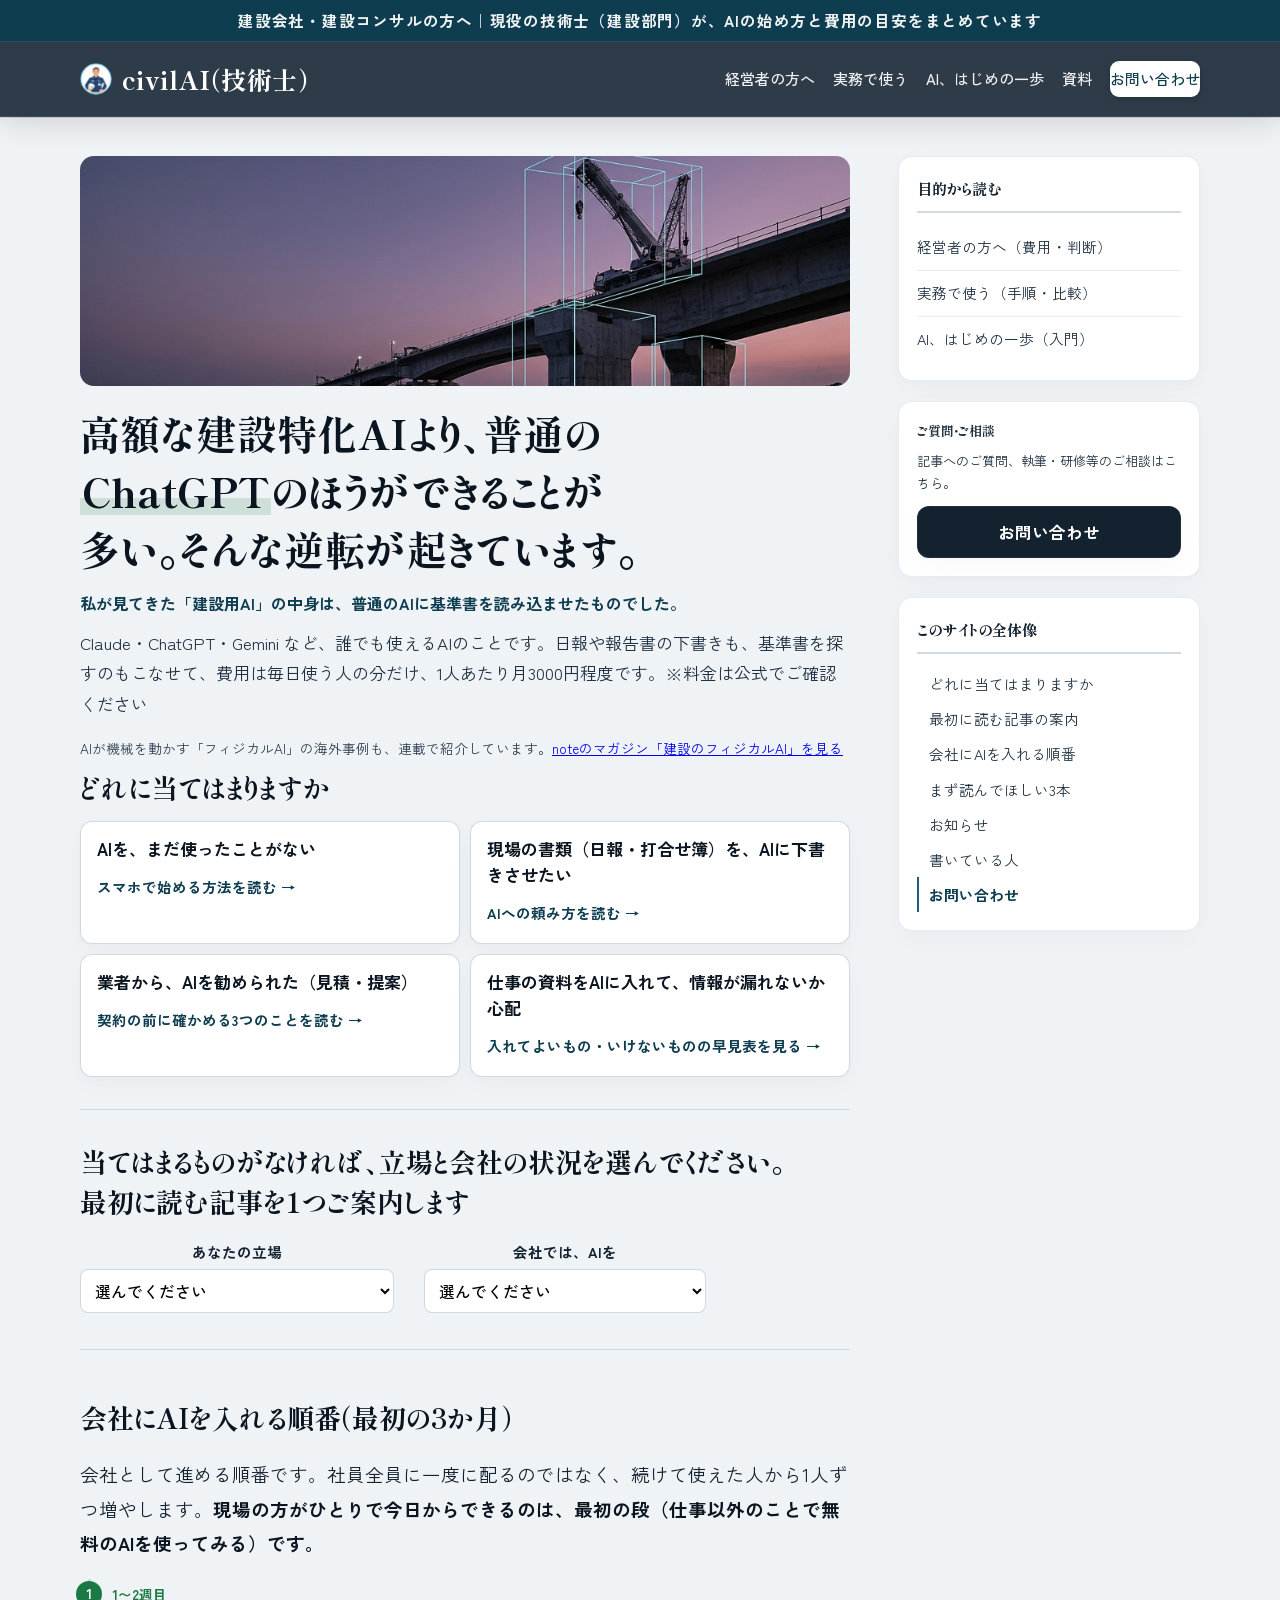
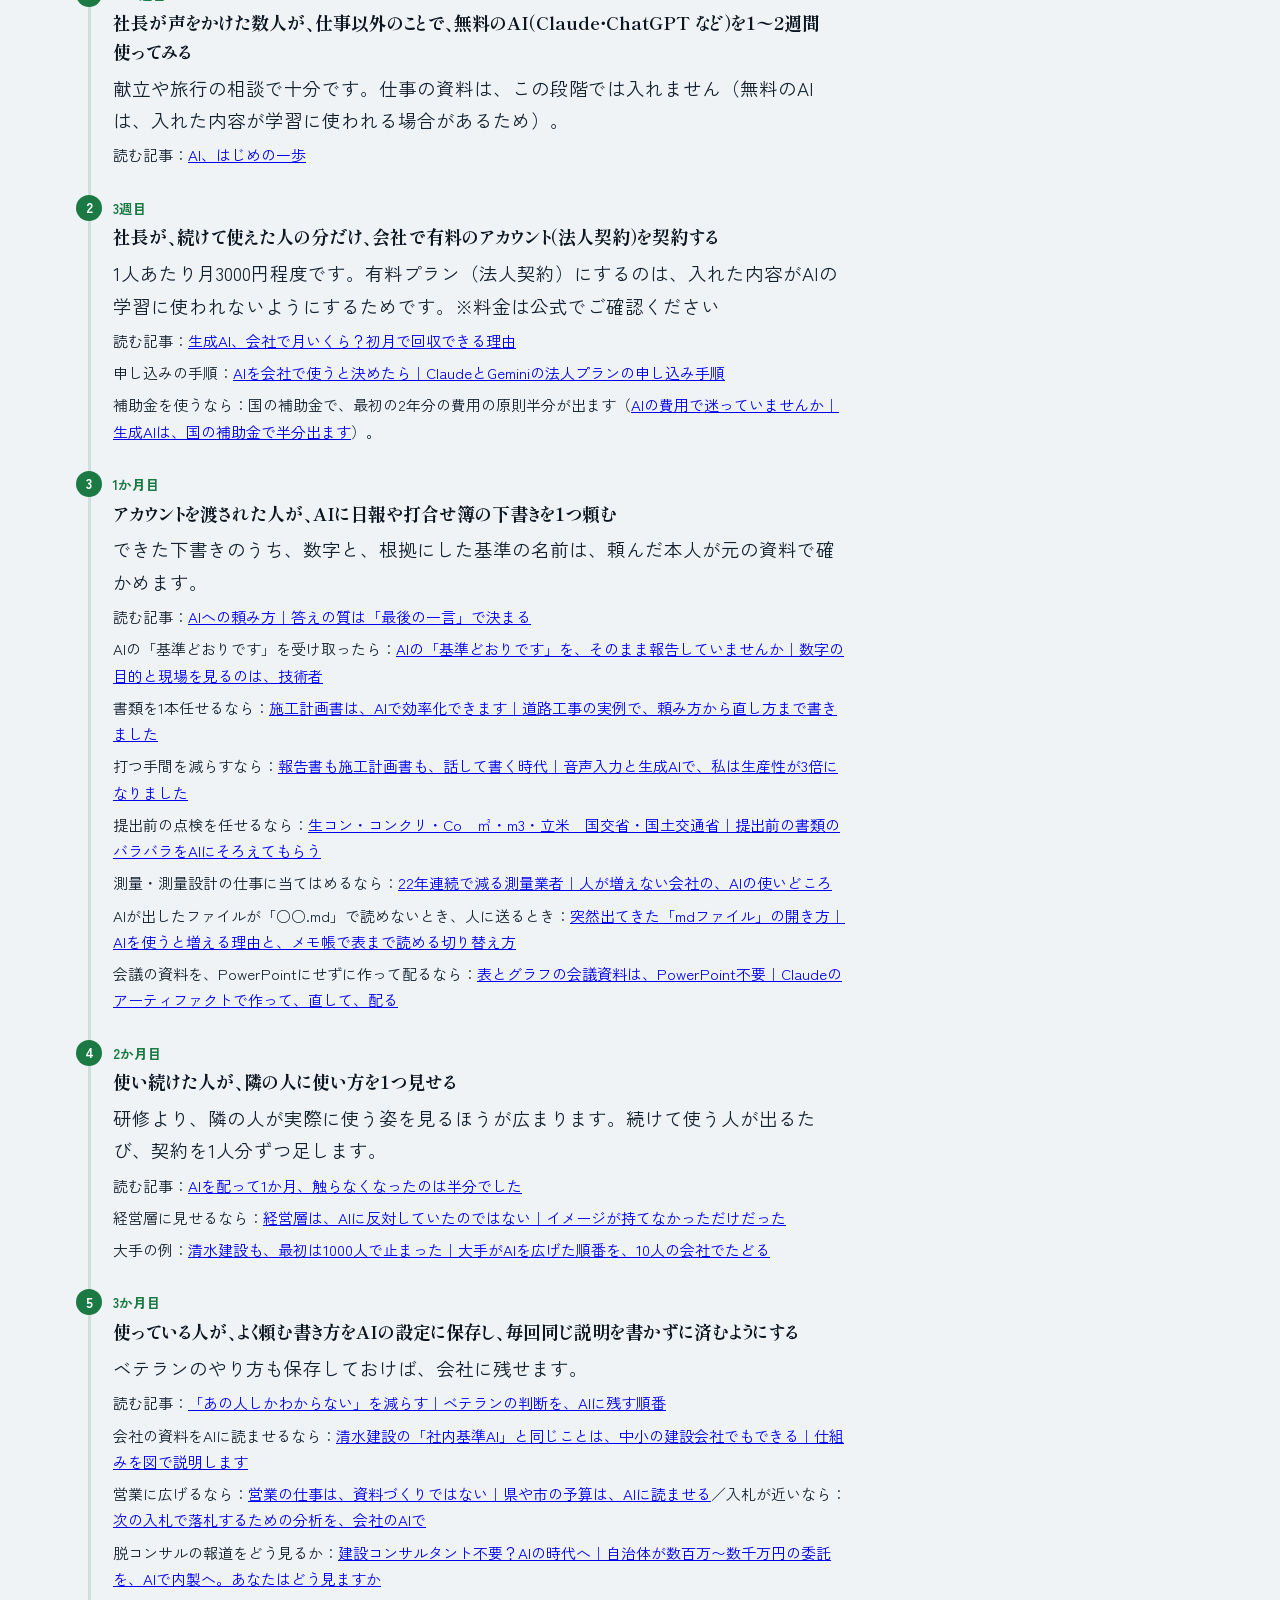
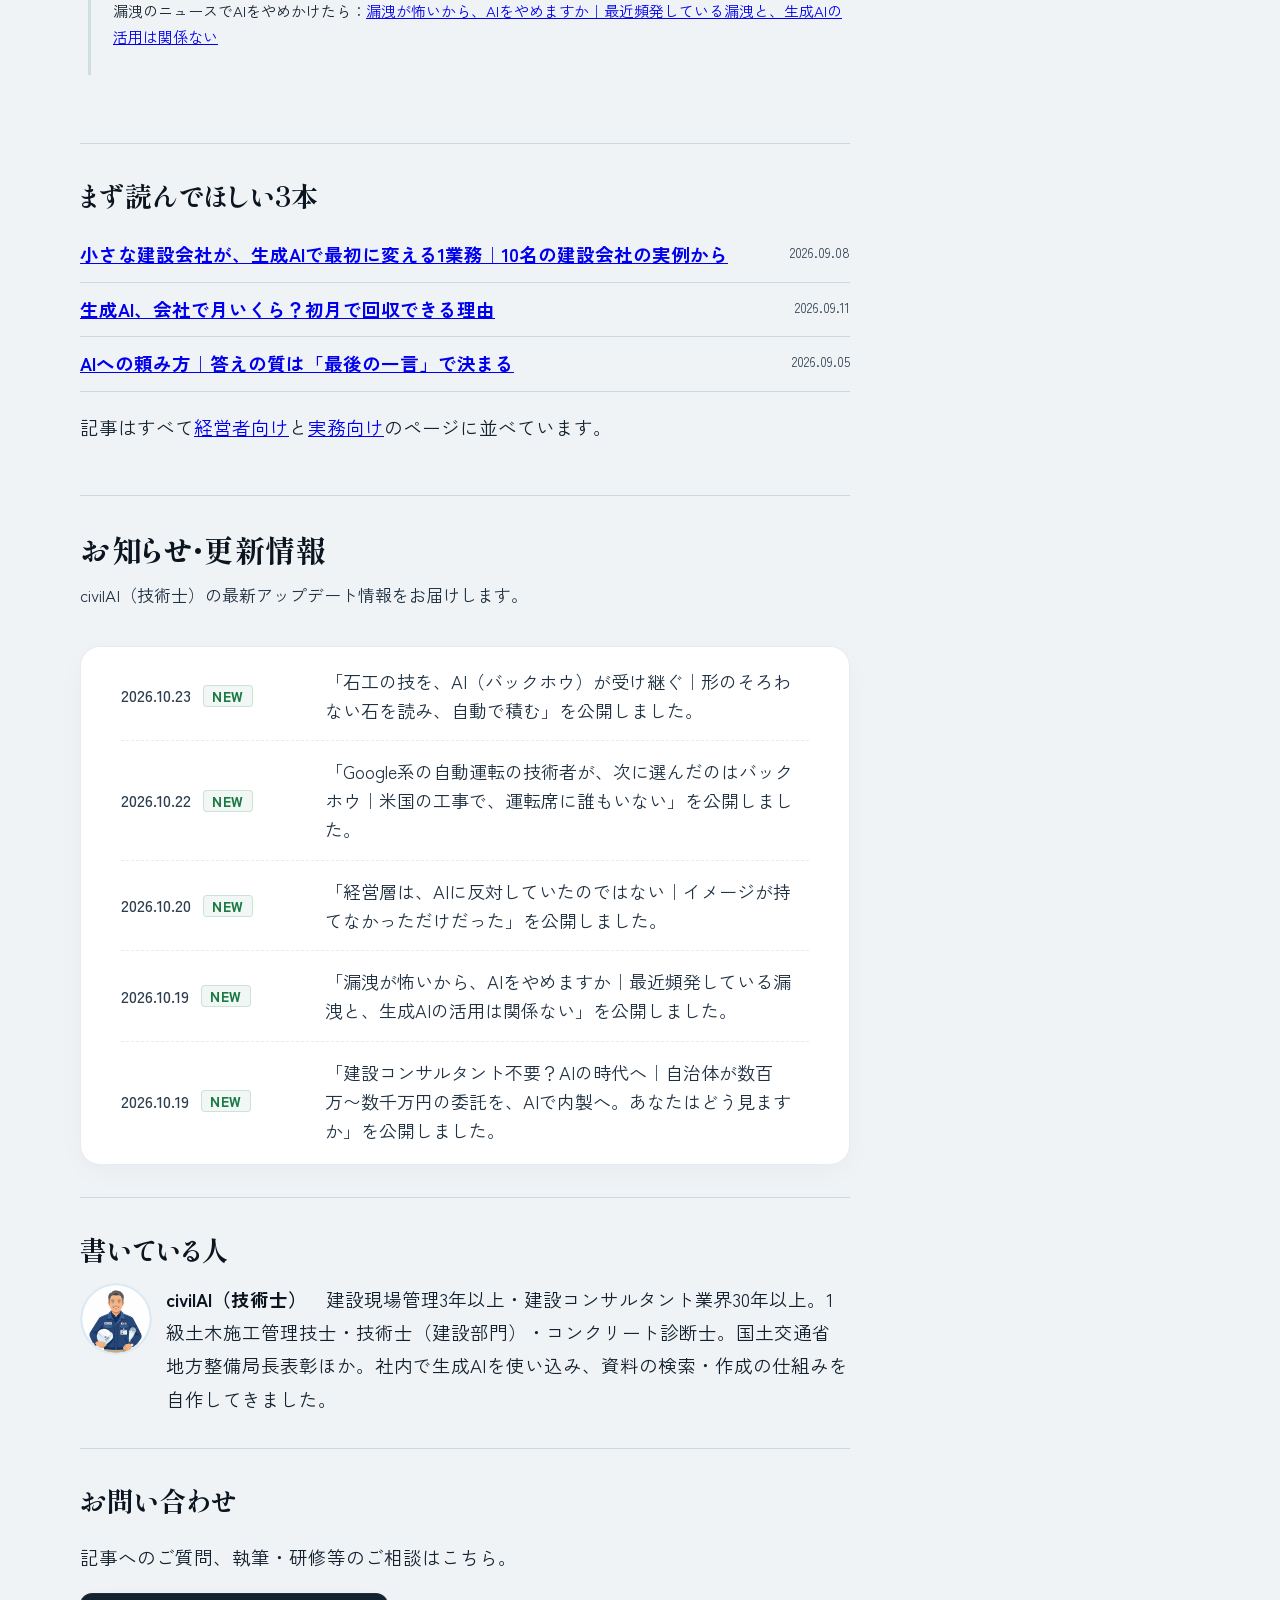
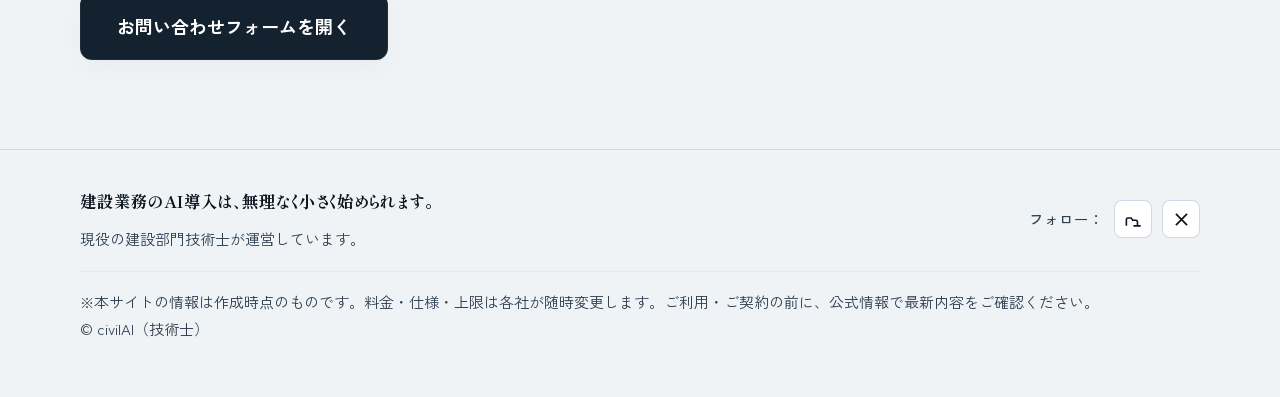
==== index.html @ 69e3ba81 "更新: 記事カード（石工の技を、AI（バックホウ）が受け継ぐ）と お知らせを追加" ====
<!DOCTYPE html>
<html lang="ja">
<head>
<meta charset="UTF-8">
<meta name="viewport" content="width=device-width, initial-scale=1.0">
<title>建設業務のAI導入は、まず月3000円程度で十分｜civilAI（技術士）</title>
<meta name="description" content="「建設特化の生成AI」「設計図書を検索できる専用AI」の導入契約をご検討の前に。現役の建設部門技術士が、月3000円程度のAIチャットで足りるかを先に確かめる導入の道筋を実務視点で整理。">
<meta property="og:title" content="建設業務のAI導入は、まず月3000円程度で十分｜civilAI（技術士）">
<meta property="og:description" content="「建設特化の生成AI」「設計図書を検索できる専用AI」の導入契約をご検討の前に。現役の建設部門技術士が、月3000円程度のAIチャットで足りるかを先に確かめる導入の道筋を実務視点で整理。">
<meta property="og:type" content="website">
<meta property="og:locale" content="ja_JP">
<meta name="twitter:card" content="summary_large_image">
<meta name="twitter:title" content="建設業務のAI導入は、まず月3000円程度で十分｜civilAI（技術士）">
<meta name="twitter:description" content="現役の建設部門技術士が、月3000円程度のAIチャットで足りるかを先に確かめる導入の道筋を実務視点で整理。">
<link rel="preconnect" href="https://fonts.googleapis.com">
<link rel="preconnect" href="https://fonts.gstatic.com" crossorigin>
<link href="https://fonts.googleapis.com/css2?family=Shippori+Mincho:wght@600;700;800&family=Zen+Kaku+Gothic+New:wght@400;500;700&display=swap" rel="stylesheet">
<link rel="stylesheet" href="css/style.css">
<!-- OGP画像・favicon・canonical・構造化データ（公開URL確定済み。変更時は tools/set_site_url.py を再実行） -->
<meta property="og:url" content="https://civil-ai-study.github.io/civilai-site/">
<meta property="og:image" content="https://civil-ai-study.github.io/civilai-site/images/og_bridge.jpg">
<meta name="twitter:image" content="https://civil-ai-study.github.io/civilai-site/images/og_bridge.jpg">
<link rel="canonical" href="https://civil-ai-study.github.io/civilai-site/">
<link rel="icon" type="image/svg+xml" href="favicon.svg">
<link rel="apple-touch-icon" href="images/avatar_engineer.png">
<script type="application/ld+json">
{
  "@context": "https://schema.org",
  "@type": "WebSite",
  "name": "civilAI（技術士）",
  "url": "https://civil-ai-study.github.io/civilai-site/",
  "inLanguage": "ja",
  "description": "建設・建設コンサルの生成AI導入を、まず月3000円程度のAIチャットで確かめる。現役の建設部門技術士が実務目線で判断材料を整理。",
  "publisher": {
    "@type": "Organization",
    "name": "civilAI（技術士）",
    "description": "建設業・建設コンサルタント向けに、生成AIの実務活用を解説する情報サイト。"
  },
  "author": {
    "@type": "Person",
    "name": "civilAI（技術士）",
    "jobTitle": "技術士（建設部門）",
    "knowsAbout": ["建設コンサルタント", "建設DX", "生成AI活用", "土木"],
    "hasCredential": [
      {"@type": "EducationalOccupationalCredential", "credentialCategory": "1級土木施工管理技士"},
      {"@type": "EducationalOccupationalCredential", "credentialCategory": "技術士（建設部門）"},
      {"@type": "EducationalOccupationalCredential", "credentialCategory": "コンクリート診断士"}
    ],
    "award": "国土交通省 地方整備局長表彰",
    "sameAs": ["https://note.com/civilai", "https://x.com/civilai_gishi"]
  }
}
</script>
</head>
<body>

<!-- ===== ナビ（3ドア構造・全ページ共通） ===== -->
<div class="top-bar"><div class="wrap"><span>建設会社・建設コンサルの方へ｜現役の技術士（建設部門）が、AIの始め方と費用の目安をまとめています</span></div></div>

<nav class="nav">
  <div class="nav-in">
    <a href="#top" class="brand">
      <img src="images/avatar_engineer.png" alt="civilAI（技術士）" width="1024" height="1024" class="brand-avatar">
      <span class="brand-name">civilAI<span class="brand-cred">（技術士）</span></span>
    </a>
    <div class="nav-links">
      <a href="keiei.html" class="hideS">経営者の方へ</a>
      <a href="genba.html" class="hideS">実務で使う</a>
      <a href="hajimete.html" class="hideS">AI、はじめの一歩</a>
      <a href="shiryo.html" class="hideS">資料</a>
      <a href="#contact" class="nav-cta">お問い合わせ</a>
      <button class="nav-toggle" type="button" aria-label="メニューを開く" aria-expanded="false" aria-controls="navMenu">
        <span class="bar"></span><span class="bar"></span><span class="bar"></span>
      </button>
    </div>
  </div>
  <div class="nav-menu" id="navMenu">
    <a href="keiei.html">経営者の方へ</a>
    <a href="genba.html">実務で使う</a>
    <a href="hajimete.html">AI、はじめの一歩</a>
    <a href="shiryo.html">資料</a>
    <a href="index.html#contact">お問い合わせ</a>
  </div>
</nav>


<div id="top"></div>

<!-- ===== 本体（標準2カラム：ページ全体＝本文左＋サイドバー右） ===== -->
<div class="sec sec--doc">
  <div class="wrap">
    <div class="doc-layout">
      <div class="doc-main">

        <!-- 見本 v2（初訪問ペルソナ3体の指摘を反映）：1画面目＝何のサイトか＋来た理由ごとの入口 -->
        <header class="m-hero">
          <img class="m-hero-band" src="images/hero_bridge.jpg" width="1920" height="720" alt="夕焼けの川に架かる橋の建設現場。橋脚とクレーンを、AIが認識しているように水色の枠で囲んだ画像" fetchpriority="high">
          <h1>高額な建設特化AIより、普通の<span class="em">ChatGPT</span>のほうができることが多い。そんな逆転が起きています。</h1>
          <p class="m-proof">私が見てきた「建設用AI」の中身は、普通のAIに基準書を読み込ませたものでした。</p>
          <p class="m-sub">Claude・ChatGPT・Gemini など、誰でも使えるAIのことです。日報や報告書の下書きも、基準書を探すのもこなせて、費用は毎日使う人の分だけ、1人あたり月3000円程度です。※料金は公式でご確認ください</p>
          <p class="m-trust">AIが機械を動かす「フィジカルAI」の海外事例も、連載で紹介しています。<a href="https://note.com/civilai/m/m72a65b813e88" target="_blank" rel="noopener">noteのマガジン「建設のフィジカルAI」を見る</a></p>
        </header>

        <section class="sec sec--compact" id="doors">
          <h2 class="m-h2">どれに当てはまりますか</h2>
          <div class="m-doors">
            <a class="m-door" href="hajimete.html"><strong>AIを、まだ使ったことがない</strong><span>スマホで始める方法を読む →</span></a>
            <a class="m-door" href="genba.html#art-tanomikata"><strong>現場の書類（日報・打合せ簿）を、AIに下書きさせたい</strong><span>AIへの頼み方を読む →</span></a>
            <a class="m-door" href="keiei.html#art-vendor-truth"><strong>業者から、AIを勧められた（見積・提案）</strong><span>契約の前に確かめる3つのことを読む →</span></a>
            <a class="m-door" href="ireteyoi.html"><strong>仕事の資料をAIに入れて、情報が漏れないか心配</strong><span>入れてよいもの・いけないものの早見表を見る →</span></a>
          </div>
        </section>

        <!-- コンパクトな2問：選ぶと読む記事が1つ出る -->
        <section class="sec sec--compact" id="start">
          <h2 class="m-h2">当てはまるものがなければ、立場と会社の状況を選んでください。最初に読む記事を1つご案内します</h2>
          <form class="m-quiz" id="mQuiz" onsubmit="return false">
            <label>あなたの立場
              <select name="who">
                <option value="">選んでください</option>
                <option value="shacho">社長・役員</option>
                <option value="bucho">工事部長・管理職</option>
                <option value="genba">現場の担当（施工管理・現場代理人）</option>
                <option value="consul">建設コンサル・設計</option>
                <option value="somu">総務・経理・事務</option>
              </select>
            </label>
            <label>会社では、AIを
              <select name="st">
                <option value="">選んでください</option>
                <option value="none">まだ誰も使っていない</option>
                <option value="some">個人で使っている人がいる</option>
                <option value="paid">会社で契約した</option>
                <option value="idle">配ったが、使われていない</option>
                <option value="unknown">分からない・まだ決まっていない</option>
              </select>
            </label>
          </form>
          <p class="m-result" id="mResult" aria-live="polite" hidden>あなたにおすすめの記事：<a id="mTitle" href="keiei.html#art-cases"></a></p>
        </section>

        <!-- 導入の順番：各段に主語と目的語 -->
        <section class="sec" id="junban">
          <h2 class="m-h2">会社にAIを入れる順番（最初の3か月）</h2>
          <p>会社として進める順番です。社員全員に一度に配るのではなく、続けて使えた人から1人ずつ増やします。<strong>現場の方がひとりで今日からできるのは、最初の段（仕事以外のことで無料のAIを使ってみる）です。</strong></p>
          <ol class="m-steps">
            <li>
              <p class="m-day">1〜2週目</p>
              <h3>社長が声をかけた数人が、仕事以外のことで、無料のAI（Claude・ChatGPT など）を1〜2週間使ってみる</h3>
              <p>献立や旅行の相談で十分です。仕事の資料は、この段階では入れません（無料のAIは、入れた内容が学習に使われる場合があるため）。</p>
              <p class="m-links">読む記事：<a href="hajimete.html">AI、はじめの一歩</a></p>
            </li>
            <li>
              <p class="m-day">3週目</p>
              <h3>社長が、続けて使えた人の分だけ、会社で有料のアカウント（法人契約）を契約する</h3>
              <p>1人あたり月3000円程度です。有料プラン（法人契約）にするのは、入れた内容がAIの学習に使われないようにするためです。※料金は公式でご確認ください</p>
              <p class="m-links">読む記事：<a href="keiei.html#art-cost">生成AI、会社で月いくら？初月で回収できる理由</a></p>
              <p class="m-links">申し込みの手順：<a href="keiei.html#art-sign-up">AIを会社で使うと決めたら｜ClaudeとGeminiの法人プランの申し込み手順</a></p>
              <p class="m-links">補助金を使うなら：国の補助金で、最初の2年分の費用の原則半分が出ます（<a href="keiei.html#art-ai-subsidy">AIの費用で迷っていませんか｜生成AIは、国の補助金で半分出ます</a>）。</p>
            </li>
            <li>
              <p class="m-day">1か月目</p>
              <h3>アカウントを渡された人が、AIに日報や打合せ簿の下書きを1つ頼む</h3>
              <p>できた下書きのうち、数字と、根拠にした基準の名前は、頼んだ本人が元の資料で確かめます。</p>
              <p class="m-links">読む記事：<a href="genba.html#art-tanomikata">AIへの頼み方｜答えの質は「最後の一言」で決まる</a></p>
              <p class="m-links">AIの「基準どおりです」を受け取ったら：<a href="genba.html#art-ai-vs-engineer">AIの「基準どおりです」を、そのまま報告していませんか｜数字の目的と現場を見るのは、技術者</a></p>
              <p class="m-links">書類を1本任せるなら：<a href="genba.html#art-sekokeikaku">施工計画書は、AIで効率化できます｜道路工事の実例で、頼み方から直し方まで書きました</a></p>
              <p class="m-links">打つ手間を減らすなら：<a href="genba.html#art-voice-input">報告書も施工計画書も、話して書く時代｜音声入力と生成AIで、私は生産性が3倍になりました</a></p>
              <p class="m-links">提出前の点検を任せるなら：<a href="genba.html#art-proofread">生コン・コンクリ・Co　㎥・m3・立米　国交省・国土交通省｜提出前の書類のバラバラをAIにそろえてもらう</a></p>
              <p class="m-links">測量・測量設計の仕事に当てはめるなら：<a href="genba.html#art-survey">22年連続で減る測量業者｜人が増えない会社の、AIの使いどころ</a></p>
              <p class="m-links">AIが出したファイルが「○○.md」で読めないとき、人に送るとき：<a href="genba.html#art-md-file">突然出てきた「mdファイル」の開き方｜AIを使うと増える理由と、メモ帳で表まで読める切り替え方</a></p>
              <p class="m-links">会議の資料を、PowerPointにせずに作って配るなら：<a href="genba.html#art-html-share">表とグラフの会議資料は、PowerPoint不要｜Claudeのアーティファクトで作って、直して、配る</a></p>
            </li>
            <li>
              <p class="m-day">2か月目</p>
              <h3>使い続けた人が、隣の人に使い方を1つ見せる</h3>
              <p>研修より、隣の人が実際に使う姿を見るほうが広まります。続けて使う人が出るたび、契約を1人分ずつ足します。</p>
              <p class="m-links">読む記事：<a href="keiei.html#art-adoption">AIを配って1か月、触らなくなったのは半分でした</a></p>
              <p class="m-links">経営層に見せるなら：<a href="keiei.html#art-exec-demo">経営層は、AIに反対していたのではない｜イメージが持てなかっただけだった</a></p>
              <p class="m-links">大手の例：<a href="keiei.html#art-shimizu">清水建設も、最初は1000人で止まった｜大手がAIを広げた順番を、10人の会社でたどる</a></p>
            </li>
            <li>
              <p class="m-day">3か月目</p>
              <h3>使っている人が、よく頼む書き方をAIの設定に保存し、毎回同じ説明を書かずに済むようにする</h3>
              <p>ベテランのやり方も保存しておけば、会社に残せます。</p>
              <p class="m-links">読む記事：<a href="keiei.html#art-succession">「あの人しかわからない」を減らす｜ベテランの判断を、AIに残す順番</a></p>
              <p class="m-links">会社の資料をAIに読ませるなら：<a href="keiei.html#art-shimizu-rag">清水建設の「社内基準AI」と同じことは、中小の建設会社でもできる｜仕組みを図で説明します</a></p>
              <p class="m-links">営業に広げるなら：<a href="keiei.html#art-estimate-review">営業の仕事は、資料づくりではない｜県や市の予算は、AIに読ませる</a>／入札が近いなら：<a href="keiei.html#art-bid-results">次の入札で落札するための分析を、会社のAIで</a></p>
              <p class="m-links">脱コンサルの報道をどう見るか：<a href="keiei.html#art-kawachinagano">建設コンサルタント不要？AIの時代へ｜自治体が数百万〜数千万円の委託を、AIで内製へ。あなたはどう見ますか</a></p>
              <p class="m-links">漏洩のニュースでAIをやめかけたら：<a href="keiei.html#art-leak-ai-defense">漏洩が怖いから、AIをやめますか｜最近頻発している漏洩と、生成AIの活用は関係ない</a></p>
            </li>
          </ol>
        </section>

        <section class="sec sec--compact" id="hooks">
          <h2 class="m-h2">まず読んでほしい3本</h2>
          <ul class="m-top3">
            <li><a href="keiei.html#art-cases">小さな建設会社が、生成AIで最初に変える1業務｜10名の建設会社の実例から</a><time datetime="2026-09-08">2026.09.08</time></li>
            <li><a href="keiei.html#art-cost">生成AI、会社で月いくら？初月で回収できる理由</a><time datetime="2026-09-11">2026.09.11</time></li>
            <li><a href="genba.html#art-tanomikata">AIへの頼み方｜答えの質は「最後の一言」で決まる</a><time datetime="2026-09-05">2026.09.05</time></li>
          </ul>
          <p>記事はすべて<a href="keiei.html#articles">経営者向け</a>と<a href="genba.html#articles">実務向け</a>のページに並べています。</p>
        </section>

        <!-- ===== お知らせ・更新情報 ===== -->
        <section class="sec sec--compact" id="news">
          <div class="sec-head">
            <div>
              <h2>お知らせ・更新情報</h2>
              <p>civilAI（技術士）の最新アップデート情報をお届けします。</p>
            </div>
          </div>
          <div class="news-list">
            <div class="news-item">
              <div class="news-link">
                <div class="news-meta">
                  <time class="news-date" datetime="2026-10-23">2026.10.23</time>
                  <span class="info-badge badge-new">NEW</span>
                </div>
                <p class="news-text">「石工の技を、AI（バックホウ）が受け継ぐ｜形のそろわない石を読み、自動で積む」を公開しました。</p>
              </div>
            </div>
            <div class="news-item">
              <div class="news-link">
                <div class="news-meta">
                  <time class="news-date" datetime="2026-10-22">2026.10.22</time>
                  <span class="info-badge badge-new">NEW</span>
                </div>
                <p class="news-text">「Google系の自動運転の技術者が、次に選んだのはバックホウ｜米国の工事で、運転席に誰もいない」を公開しました。</p>
              </div>
            </div>
            <div class="news-item">
              <div class="news-link">
                <div class="news-meta">
                  <time class="news-date" datetime="2026-10-20">2026.10.20</time>
                  <span class="info-badge badge-new">NEW</span>
                </div>
                <p class="news-text">「経営層は、AIに反対していたのではない｜イメージが持てなかっただけだった」を公開しました。</p>
              </div>
            </div>
            <div class="news-item">
              <div class="news-link">
                <div class="news-meta">
                  <time class="news-date" datetime="2026-10-19">2026.10.19</time>
                  <span class="info-badge badge-new">NEW</span>
                </div>
                <p class="news-text">「漏洩が怖いから、AIをやめますか｜最近頻発している漏洩と、生成AIの活用は関係ない」を公開しました。</p>
              </div>
            </div>
            <div class="news-item">
              <div class="news-link">
                <div class="news-meta">
                  <time class="news-date" datetime="2026-10-19">2026.10.19</time>
                  <span class="info-badge badge-new">NEW</span>
                </div>
                <p class="news-text">「建設コンサルタント不要？AIの時代へ｜自治体が数百万〜数千万円の委託を、AIで内製へ。あなたはどう見ますか」を公開しました。</p>
              </div>
            </div>
          </div>
        </section>

        <section class="sec sec--compact" id="about">
          <h2 class="m-h2">書いている人</h2>
          <div class="m-about">
            <img src="images/avatar_engineer.png" alt="civilAI（技術士）の顔イラスト" width="72" height="72" loading="lazy">
            <p><strong>civilAI（技術士）</strong>　建設現場管理3年以上・建設コンサルタント業界30年以上。1級土木施工管理技士・技術士（建設部門）・コンクリート診断士。国土交通省 地方整備局長表彰ほか。社内で生成AIを使い込み、資料の検索・作成の仕組みを自作してきました。</p>
          </div>
        </section>

        <section class="sec sec--compact" id="contact">
          <h2 class="m-h2">お問い合わせ</h2>
          <p>記事へのご質問、執筆・研修等のご相談はこちら。</p>
          <a href="https://docs.google.com/forms/d/e/1FAIpQLSeiASb0xn89PZ8r3Cvltuc8_VECnFcrCblLyhX83PGHPjjLjA/viewform?usp=publish-editor" target="_blank" rel="noopener" class="btn btn-primary">お問い合わせフォームを開く</a>
        </section>


      </div><!-- /.doc-main -->

      <!-- ===== サイドバー（右・末尾の目次だけがstickyで追従＝定番） ===== -->
      <aside class="sidebar" aria-label="補助情報">
        <div class="side-card side-nav">
          <p class="side-title">目的から読む</p>
          <ul>
            <li><a href="keiei.html">経営者の方へ（費用・判断）</a></li>
            <li><a href="genba.html">実務で使う（手順・比較）</a></li>
            <li><a href="hajimete.html">AI、はじめの一歩（入門）</a></li>
          </ul>
        </div>
        <div class="side-card side-cta">
          <p class="side-title">ご質問・ご相談</p>
          <p>記事へのご質問、執筆・研修等のご相談はこちら。</p>
          <a href="#contact" class="btn btn-primary btn-sm">お問い合わせ</a>
        </div>
        <div class="side-card side-toc">
          <p class="side-title">このサイトの全体像</p>
          <ul>
            <li><a href="#doors" class="toc-link">どれに当てはまりますか</a></li>
            <li><a href="#start" class="toc-link">最初に読む記事の案内</a></li>
            <li><a href="#junban" class="toc-link">会社にAIを入れる順番</a></li>
            <li><a href="#hooks" class="toc-link">まず読んでほしい3本</a></li>
            <li><a href="#news" class="toc-link">お知らせ</a></li>
            <li><a href="#about" class="toc-link">書いている人</a></li>
            <li><a href="#contact" class="toc-link">お問い合わせ</a></li>
          </ul>
        </div>
      </aside>

    </div><!-- /.doc-layout -->
  </div>
</div>

<!-- ===== フッター（SNSはフッターに集約＝標準配置） ===== -->
<footer class="foot">
  <div class="wrap">
    <div class="foot-top">
      <div class="foot-brand">
        <span class="pledge">建設業務のAI導入は、無理なく小さく始められます。</span>
        現役の建設部門技術士が運営しています。
      </div>
      <div class="foot-social" aria-label="SNS">
        <span class="foot-social-label">フォロー：</span>
        <a class="foot-social-link" href="https://note.com/civilai" target="_blank" rel="noopener" title="note" aria-label="noteをフォロー">
          <svg viewBox="0 0 24 24" fill="none" stroke="currentColor" stroke-width="2" aria-hidden="true" focusable="false">
            <path d="M12 20h9M3 20v-8a2 2 0 0 1 2-2h4l2 3h4a2 2 0 0 1 2 2v5"/>
          </svg>
        </a>
        <a class="foot-social-link" href="https://x.com/civilai_gishi" target="_blank" rel="noopener" title="X" aria-label="Xをフォロー">
          <svg viewBox="0 0 24 24" fill="none" stroke="currentColor" stroke-width="2.2" aria-hidden="true" focusable="false">
            <line x1="5" y1="5" x2="19" y2="19"/>
            <line x1="19" y1="5" x2="5" y2="19"/>
          </svg>
        </a>
      </div>
    </div>
    <div class="foot-bottom">
      ※本サイトの情報は作成時点のものです。料金・仕様・上限は各社が随時変更します。ご利用・ご契約の前に、公式情報で最新内容をご確認ください。<br>
      © civilAI（技術士）
    </div>
  </div>
</footer>

<script>
(function(){
  var A={cases:['keiei.html#art-cases','小さな建設会社が、生成AIで最初に変える1業務｜10名の建設会社の実例から'],
    first:['hajimete.html','AI、はじめの一歩（スマホで始める方法）'],
    somu:['keiei.html#art-rules','「この施工計画書、AIに入れて大丈夫？」｜会社が契約したAIなら、そのまま入ります'],
    mlit:['keiei.html#art-mlit','受託業務で生成AIを使っていい？国交省の方針と発注者との関係'],
    cost:['keiei.html#art-cost','生成AI、会社で月いくら？初月で回収できる理由'],
    rules:['keiei.html#art-rules','「この施工計画書、AIに入れて大丈夫？」｜会社が契約したAIなら、そのまま入ります'],
    adoption:['keiei.html#art-adoption','AIを配って1か月、触らなくなったのは半分でした'],
    tanomi:['genba.html#art-tanomikata','AIへの頼み方｜答えの質は「最後の一言」で決まる'],
    minutes:['genba.html#art-minutes','打合せメモが5分で議事録に｜AIに任せる手順と、人が直す3点'],
    tashika:['genba.html#art-tashikamekata','AIの答えは、どこまで信じていいか｜確かめる3か所']};
  var T={none:{shacho:'cases',bucho:'cases',genba:'tanomi',consul:'mlit'},
    some:{shacho:'cost',bucho:'rules',genba:'rules',consul:'rules'},
    paid:{shacho:'adoption',bucho:'tashika',genba:'minutes',consul:'tashika'},
    idle:{shacho:'adoption',bucho:'adoption',genba:'tanomi',consul:'adoption'},
    unknown:{shacho:'cases',bucho:'rules',genba:'first',consul:'rules'}};
  var f=document.getElementById('mQuiz'),t=document.getElementById('mTitle');
  function up(){var w=f.who.value,st=f.st.value,box=document.getElementById('mResult');if(!w||!st){box.hidden=true;return;}var r=A[w==='somu'?(st==='none'||st==='some'?'cost':'somu'):T[st][w]];t.href=r[0];t.textContent=r[1];box.hidden=false;}
  f.addEventListener('change',up);up();
})();
</script>
<script src="js/main.js" defer></script>
</body>
</html>
---- css/style.css ----
:root {
  /* Premium Light Glassmorphism Color Scheme */
  --paper: #f0f3f6;
  --paper-2: #ffffff;
  --paper-3: #ffffff;
  
  --ink: #142230;
  --ink-2: #0b1520;
  --ink-soft: #203142; /* コントラスト向上のため暗色化 */
  --muted: #2d3e4f;    /* WCAG AA基準(4.5:1以上)をクリアするため暗色化 */
  
  --line: rgba(226, 232, 240, 0.8);
  --line-strong: rgba(203, 213, 225, 0.9);

  
  --brand: #1a5f7a;
  --brand-deep: #0e3d50;
  --brand-bright: #3c9bb7;
  
  --free: #1b7a43;
  --free-bg: rgba(27, 122, 67, 0.06);
  --free-line: rgba(27, 122, 67, 0.16);
  
  --gate: #a05500; /* コントラスト向上のため暗色化（AA基準） */
  --gate-bg: rgba(178, 94, 0, 0.06);
  --gate-line: rgba(178, 94, 0, 0.16);
  
  --api-bg: rgba(26, 95, 122, 0.05);
  --api-line: rgba(26, 95, 122, 0.15);
  
  --shadow: 0 8px 30px -4px rgba(20, 34, 48, 0.04), 0 2px 6px -1px rgba(20, 34, 48, 0.02);
  --shadow-lg: 0 24px 60px -8px rgba(20, 34, 48, 0.08), 0 4px 16px -2px rgba(20, 34, 48, 0.03);
}

* {
  box-sizing: border-box;
}

h1, h2, h3, h4, h5, h6 {
  font-family: "Shippori Mincho", serif;
  color: var(--ink-2);
}

/* ===== DESIGN-1 タイポ/配色の規約（2026-07-08・全ページ共通）=====
   1) 階層は「色相」でなく大きさ・太さ・濃さでつける
      （出典: NN/g "Visual Hierarchy" / Toptal "Typographic Hierarchy"＝
       見出しは本文より重い太字・大きく・濃く。色だけに頼らない＝色覚配慮）。
   2) 1色1役：青(--brand系)＝リンク／操作要素のみに使う
      （出典: NN/g "Guidelines for Visualizing Links"＝リンク以外に青文字を使わない）。
   3) 見出し＝濃いインク(--ink-2)＋太字。本文の強調＝黒太字(strong)。
      意味色(緑=無料/安心・琥珀=その時だけ)は該当ブロックの背景・枠・短いバーにのみ少量。
   新色は追加しない（既存トークンのみ・CLAUDE.md §3-7）。 */

/* 本文の強調＝黒太字（青太字にしない）。EMP-1のキーフレーズ強調の受け皿。 */
strong, b {
  color: var(--ink-2);
  font-weight: 700;
}

/* キーフレーズ用マーカー（1ページ1〜2箇所限定。h1 .em と同系の緑ハイライト）。 */
.hl {
  color: var(--ink-2);
  font-weight: 700;
  background: linear-gradient(transparent 62%, rgba(27, 122, 67, 0.16) 62%, rgba(27, 122, 67, 0.16) 92%, transparent 92%);
  padding: 0 .04em;
}

html {
  scroll-behavior: smooth;
  -webkit-text-size-adjust: 100%;
}

body {
  margin: 0;
  background-color: var(--paper);
  color: var(--ink);
  font-family: "Zen Kaku Gothic New", -apple-system, BlinkMacSystemFont, sans-serif;
  font-size: 18.5px; /* ベースフォントサイズを拡大 */
  line-height: 1.85;
  font-feature-settings: "palt" 1;
  -webkit-font-smoothing: antialiased;
}


.wrap {
  max-width: 1200px; /* 標準2カラムの定番コンテナ幅（メイン~800px＋サイド300px） */
  margin: 0 auto;
  padding: 0 clamp(20px, 4vw, 40px);
}

section,
.art-group,
.art-group-fold,
#try {
  scroll-margin-top: 96px; /* 固定ヘッダーがアンカー先の見出しを覆わないよう実測高＋余白 */
}
@media (max-width: 1200px) {
  section,
  .art-group,
  .art-group-fold,
  #try {
    scroll-margin-top: 150px; /* ナビが2段折り返しになる幅に対応 */
  }
}
@media (max-width: 640px) {
  section,
  .art-group,
  .art-group-fold,
  #try {
    scroll-margin-top: 90px; /* モバイルはロゴ＋入口CTAの1段のみ */
  }
}

/* ===== トップバー ===== */
.top-bar {
  background: var(--brand-deep);
  color: rgba(255, 255, 255, 0.95);
  font-size: 15.5px;
  font-weight: 700;
  text-align: center;
  padding: 6px 0;
  letter-spacing: 0.05em;
  border-bottom: 1px solid rgba(255, 255, 255, 0.1);
  z-index: 51;
  position: relative;
}
.top-bar-prefix {
  color: #9fd4e4; /* 暗い背景上でのコントラスト確保（WCAG AA） */
  font-weight: 800;
  margin-right: 4px;
}

/* ===== キーボード操作時のフォーカス可視化（アクセシビリティ） ===== */
a:focus-visible,
button:focus-visible,
summary:focus-visible,
details.accordion-item summary:focus-visible {
  outline: 2px solid var(--brand);
  outline-offset: 2px;
  border-radius: 4px;
}

/* ===== 固定ヘッダー ===== */
.nav {
  position: sticky;
  top: 0;
  z-index: 50;
  backdrop-filter: blur(20px) saturate(1.8);
  -webkit-backdrop-filter: blur(20px) saturate(1.8);
  background: rgba(20, 34, 48, 0.88);
  border-bottom: 1px solid rgba(255, 255, 255, 0.08);
  box-shadow: 0 4px 30px rgba(0, 0, 0, 0.15);
}

/* ===== スクロールプログレスバー ===== */

.nav-in {
  max-width: 1200px; /* ナビ項目追加（導入の道筋・お問い合わせ）に伴い1行維持のため拡幅 */
  margin: 0 auto;
  padding: 14px clamp(20px, 4vw, 40px);
  display: flex;
  align-items: center;
  justify-content: space-between;
  gap: 16px;
}

.brand {
  font-family: "Shippori Mincho", serif;
  font-weight: 800;
  font-size: 25px;
  letter-spacing: .02em;
  color: #fff;
  text-decoration: none;
  white-space: nowrap;
  transition: opacity .15s;
}

.brand:hover {
  opacity: .85;
}

/* ===== コースA/Bバッジ ===== */
.badge-course-a {
  display: inline-block;
  font-size: 14.5px; /* 11pxから引き上げ */
  font-weight: 700;
  color: var(--free);
  background: var(--free-bg);
  border: 1px solid var(--free-line);
  border-radius: 4px;
  padding: 3px 10px;
  line-height: 1;
  letter-spacing: 0.05em;
}

.badge-course-b {
  display: inline-block;
  font-size: 14.5px; /* 11pxから引き上げ */
  font-weight: 700;
  color: var(--gate);
  background: var(--gate-bg);
  border: 1px solid var(--gate-line);
  border-radius: 4px;
  padding: 3px 10px;
  line-height: 1;
  letter-spacing: 0.05em;
}


.brand small {
  font-weight: 500;
  font-size: 14px;
  color: var(--brand-bright);
  margin-left: .5em;
  font-family: "Zen Kaku Gothic New";
  letter-spacing: .08em;
}

.nav-links {
  display: flex;
  flex-wrap: wrap;
  justify-content: flex-end;
  align-items: center;
  gap: clamp(10px, 1.8vw, 18px);
  font-size: 15px;
}

.nav-links a {
  white-space: nowrap; /* ナビ項目は1行維持（標準挙動）。収まらない幅では項目単位で折り返す */
  color: rgba(255, 255, 255, 0.92); /* HDR-1: 白80%/400では沈むため引き上げ */
  font-weight: 500;
  text-decoration: none;
  position: relative;
  padding: 4px 0;
  transition: color 0.2s ease;
}

.nav-links a::after {
  content: "";
  position: absolute;
  bottom: -2px;
  left: 0;
  width: 100%;
  height: 2px;
  background: var(--brand-bright);
  transform: scaleX(0);
  transform-origin: right;
  transition: transform 0.25s ease;
}

.nav-links a:hover {
  color: #fff;
}

.nav-links a:hover::after {
  transform: scaleX(1);
  transform-origin: left;
}

/* 現在ページ表示（同格カテゴリの現在地は下線＝定石） */
.nav-links a.is-active {
  color: #fff;
}
.nav-links a.is-active::after {
  transform: scaleX(1);
}

/* HDR-2: ヘッダー右端のボタンは行動CTA「お問い合わせ」1つだけ（定石）。
   緑は意味色（無料）のためCTAには使わず、紺帯上で最もコントラストの高い白ボタンとする */
.nav-cta {
  background: #fff;
  color: var(--brand-deep) !important;
  padding: 9px 18px;
  border-radius: 9px;
  font-weight: 700;
  box-shadow: 0 2px 10px rgba(0, 0, 0, 0.18);
  transition: all 0.2s ease;
}
.nav-cta::after { display: none; }
.nav-cta:hover {
  background: rgba(255, 255, 255, 0.9);
  transform: translateY(-1px);
}

/* SNSアイコン枠（将来 Facebook 等を足せる定位置） */
.nav-social {
  display: inline-flex;
  align-items: center;
  gap: 10px;
  margin-left: 4px;
  padding-left: 14px;
  border-left: 1px solid rgba(255, 255, 255, 0.2);
}
.nav-social-link {
  display: inline-flex;
  align-items: center;
  justify-content: center;
  width: 34px;
  height: 34px;
  border-radius: 8px;
  color: rgba(255, 255, 255, 0.85);
  border: 1px solid rgba(255, 255, 255, 0.25);
  background: rgba(255, 255, 255, 0.06);
  transition: all 0.2s ease;
}
.nav-social-link svg {
  width: 18px;
  height: 18px;
}
.nav-social-link::after { display: none; }
.nav-social-link:hover {
  color: #fff;
  border-color: #fff;
  background: rgba(255, 255, 255, 0.14);
}
.nav-social-link.is-disabled {
  opacity: 0.5;
  cursor: default;
  pointer-events: none;
}

/* ===== ヒーロー（1カラム・センター寄せ化） ===== */
.hero {
  /* 上は2段ヘッダー(117px)が既に帯を作るため8pxグリッドで一段縮める。下は次セクションとの区切りとして96px維持 */
  padding: clamp(40px, 5vw, 64px) 0 clamp(56px, 8vw, 96px);
  position: relative;
  overflow: hidden;
  text-align: center;
}

.hero-wrap {
  display: flex;
  flex-direction: column;
  align-items: center;
  gap: clamp(40px, 6vw, 64px);
}

.hero-text-area {
  display: flex;
  flex-direction: column;
  align-items: center;
  max-width: 960px;
}

.kicker {
  display: inline-flex;
  align-items: center;
  gap: .8em;
  font-size: 17px;
  letter-spacing: .12em;
  color: var(--muted); /* DESIGN-1: eyebrowは青でなく字間と小ささで従属を示す（青はリンク専用） */
  font-weight: 800;
  margin-bottom: 12px;
}

.kicker::before, .kicker::after {
  content: "";
  width: 24px;
  height: 2px;
  background: var(--free);
}

.hero-visual-area {
  width: 100%;
  max-width: 860px;
  margin: 0 auto;
  position: relative;
  display: flex;
  justify-content: center;
}

h1 {
  font-family: "Shippori Mincho", serif;
  font-weight: 800;
  font-size: clamp(28px, 4.2vw, 44px); /* 大きすぎるサイズを適正化 */
  line-height: 1.35;
  margin: .3em 0 .4em;
  letter-spacing: .01em;
  color: var(--ink-2);
  text-wrap: balance;
}

/* 見出しの改行を文節単位に（「経営／者」のような単語途中の折返しを防ぐ標準機能。
   非対応ブラウザは従来挙動にフォールバック） */
h1, h2, h3, .side-title, .step-name, .quiz-title {
  word-break: auto-phrase;
}
/* 金額など、途中で改行させない語のための汎用クラス（例：月3000円） */
.nobr { white-space: nowrap; }

@media (max-width: 400px) {
  /* 375px では、見出し内の .nobr が親幅を超える（実測：genba.html §1 で 276 > 266）。
     .nobr は語のまとまりを保つための装飾なので、狭い画面では折り返しを許す。
     本文中の金額などの .nobr は、そのまま維持する。 */
  .sec-head h2 .nobr { white-space: normal; }
}

h1 .em {
  color: var(--ink-2); /* DESIGN-1: 強調は色でなくマーカーで。青はリンク専用 */
  background: linear-gradient(transparent 62%, rgba(27, 122, 67, 0.16) 62%, rgba(27, 122, 67, 0.16) 92%, transparent 92%);
  padding: 0 .04em;
}


.sub {
  font-size: clamp(18px, 2.4vw, 22px);
  color: var(--ink-soft);
  max-width: 40em;
  margin: 0 0 1.8em;
  line-height: 1.95;
}

.trust {
  display: flex;
  flex-wrap: wrap;
  gap: 10px;
  margin-bottom: 32px;
}

.trust span {
  font-size: 16.5px;
  font-weight: 600;
  color: var(--ink);
  background: rgba(255, 255, 255, 0.85);
  backdrop-filter: blur(8px);
  -webkit-backdrop-filter: blur(8px);
  border: 1px solid var(--line-strong);
  border-radius: 999px;
  padding: 8px 18px;
  display: inline-flex;
  align-items: center;
  gap: .5em;
  box-shadow: 0 2px 4px rgba(20, 34, 48, 0.03);
}

.trust span i {
  width: 8px;
  height: 8px;
  border-radius: 50%;
  background: var(--free);
  display: inline-block;
}

.trust span.brandb i {
  background: var(--brand);
}

.hero-cta {
  display: flex;
  flex-wrap: wrap;
  gap: 16px;
  align-items: center;
}

.btn {
  font-family: inherit;
  font-size: 18px;
  font-weight: 700;
  cursor: pointer;
  border: none;
  border-radius: 12px;
  padding: 16px 36px;
  transition: transform 0.2s cubic-bezier(0.34, 1.56, 0.64, 1), 
              box-shadow 0.25s ease, 
              background-color 0.25s ease,
              border-color 0.25s ease;
  text-decoration: none;
  display: inline-block;
  box-shadow: var(--shadow);
  position: relative;
  overflow: hidden;
  z-index: 1;
}

.btn:active {
  transform: scale(0.96);
}

/* 小さめのボタン（診断結果カードのジャンプリンク等） */
.btn-sm {
  font-size: 16.5px;
  padding: 10px 22px;
}

.btn-primary {
  background: var(--ink);
  color: #fff;
  border: 1px solid rgba(255, 255, 255, 0.05);
}

.btn-primary:hover {
  transform: translateY(-3px);
  box-shadow: 0 12px 28px rgba(20, 34, 48, 0.18), var(--shadow-lg);
  background: var(--brand);
}

.btn-ghost {
  background: rgba(255, 255, 255, 0.45);
  backdrop-filter: blur(8px);
  -webkit-backdrop-filter: blur(8px);
  color: var(--ink);
  border: 1.5px solid var(--line-strong);
  transition: all 0.3s cubic-bezier(0.2, 0.8, 0.2, 1);
}

.btn-ghost:hover {
  border-color: var(--ink);
  background: rgba(255, 255, 255, 0.95);
  transform: translateY(-3px);
  box-shadow: 0 12px 28px rgba(20, 34, 48, 0.08), var(--shadow-lg);
}

/* ===== セクション共通 ===== */
.sec {
  padding: clamp(56px, 8vw, 96px) 0;
  border-top: 1px solid var(--line-strong);
}

.sec-head {
  display: flex;
  align-items: flex-start; /* 見出しが複数行に折り返っても番号バッジが常に先頭行の上端に固定される（baselineだと1行目だけを基準にズレて見えるため修正） */
  gap: 1em;
  margin-bottom: 36px;
}

.sec-head > div {
  /* flexアイテムの既定 min-width:auto を解除する。これがないと、中の .nobr（折り返さない語）
     の min-content 幅が下限になり、375px で親幅を9px超えていた（2026-09-06 実測。keiei.html §2）。
     CSS Flexbox 仕様 §4.5「Automatic Minimum Size of Flex Items」。MDN も min-width:0 を標準の対処として挙げる。 */
  min-width: 0;
}

.sec-no {
  font-family: "Shippori Mincho", serif;
  font-weight: 700;
  font-size: 15.5px;
  color: #fff;
  background: var(--ink);
  border-radius: 50%;
  width: 36px;
  height: 36px;
  display: grid;
  place-items: center;
  flex: none;
  box-shadow: var(--shadow);
}

.sec-head h2 {
  font-family: "Shippori Mincho", serif;
  font-weight: 800;
  font-size: clamp(24px, 3.4vw, 30px);
  margin: 0;
  letter-spacing: .02em;
  color: var(--ink-2);
  line-height: 1.45;
  text-wrap: balance;
}

.sec-head p {
  margin: .5em 0 0;
  font-size: 17px;
  line-height: 1.75;
  color: var(--ink-soft);
}

/* ===== 私たちの主張（追加） ===== */
.prop-grid{display:grid;grid-template-columns:repeat(3,1fr);gap:20px;margin-top:10px;}
.prop-card{background:var(--paper-2);border:1.5px solid var(--line);border-radius:16px;padding:24px 22px;box-shadow:var(--shadow);transition:transform 0.4s cubic-bezier(0.165, 0.84, 0.44, 1), box-shadow 0.4s cubic-bezier(0.165, 0.84, 0.44, 1), border-color 0.4s cubic-bezier(0.165, 0.84, 0.44, 1);position:relative;overflow:hidden;}
.prop-card:hover{transform:translateY(-6px) scale(1.01);box-shadow:0 20px 40px rgba(20, 29, 39, 0.08), 0 0 15px rgba(60, 138, 160, 0.15);border-color:var(--brand-bright) !important;}
.prop-card h3{font-family:"Shippori Mincho",serif;font-weight:800;font-size: 20px;color:var(--ink-2);margin:0 0 10px;line-height:1.45;}
.prop-card p{font-size: 18px;line-height:1.85;color:var(--ink-soft);margin:0;}
@media(max-width:959px){
  .prop-grid{grid-template-columns:1fr;}
}

/* ===== ユーザー/エージェント抽出クラス ===== */
.panel {
  background: var(--paper-2);
  backdrop-filter: blur(20px);
  -webkit-backdrop-filter: blur(20px);
  border: 1px solid var(--line);
  border-radius: 18px;
  padding: clamp(24px, 5vw, 40px);
  box-shadow: var(--shadow);
  transition: all 0.3s cubic-bezier(0.2, 0.8, 0.2, 1);
}

.panel h3 {
  font-family: "Shippori Mincho", serif;
  font-weight: 800;
  font-size: clamp(18px, 2.4vw, 22px);
  color: var(--free);
  margin: 0 0 .6em;
}

.panel--free {
  background: rgba(220, 238, 224, 0.6);
  border-color: rgba(27, 122, 67, 0.25);
}
.panel--free:hover {
  background: rgba(220, 238, 224, 0.75);
}

/* 注意・線引き用パネル（琥珀＝「その時だけ／気をつける」系） */
.panel--gate {
  background: var(--gate-bg);
  border-color: var(--gate-line);
}
.panel--gate h3 {
  color: var(--gate);
}

.panel-lede {
  font-size: clamp(16px, 2.2vw, 19px);
  line-height: 1.95;
  color: var(--ink);
  margin: 0 0 1.6em;
}

.panel-body {
  font-size: 18px;
  line-height: 1.95;
  color: var(--ink-soft);
  margin: 0 0 1.2em;
}

.panel-note {
  font-size: 17px;
  line-height: 1.9;
  color: var(--muted);
  margin: 0 0 1.8em;
}

.panel-small {
  font-size: 15px;
  color: var(--muted);
  margin: 1.1em 0 0;
}



/* ===== フロー ===== */
.flow {
  display: flex;
  flex-direction: column;
  align-items: center;
}

.node {
  background: var(--paper-3);
  border: 1px solid var(--line-strong);
  border-radius: 12px;
  padding: 14px 26px;
  text-align: center;
  font-family: "Shippori Mincho", serif;
  font-weight: 700;
  font-size: clamp(15px, 2.4vw, 18px);
  box-shadow: var(--shadow);
}

.node.q {
  background: var(--ink);
  color: #fff;
  border-color: var(--ink);
}

.connector {
  width: 2px;
  height: 32px;
  background: var(--line-strong);
  position: relative;
  overflow: visible;
}

.connector::after {
  content: "";
  position: absolute;
  bottom: -1px;
  left: 50%;
  transform: translateX(-50%) rotate(45deg);
  width: 8px;
  height: 8px;
  border-right: 2px solid var(--line-strong);
  border-bottom: 2px solid var(--line-strong);
}

.connector::before {
  content: "";
  position: absolute;
  top: 0;
  left: 50%;
  transform: translateX(-50%);
  width: 4px;
  height: 100%;
  background: linear-gradient(to bottom, transparent, var(--brand-bright), transparent);
}

.cards {
  display: grid;
  grid-template-columns: repeat(2, 1fr); /* 経営者が読みやすいよう2x2の余裕ある配置へ変更 */
  gap: 24px;
  width: 100%;
  margin-top: 20px;
}

.badge {
  align-self: flex-start;
  font-size: 14.5px; /* 12pxから拡大 */
  font-weight: 700;
  padding: 4px 12px;
  border-radius: 999px;
  background: var(--free-bg);
  color: var(--free);
  border: 1px solid var(--free-line);
}

.badge.api {
  background: var(--api-bg);
  color: var(--brand);
  border-color: var(--api-line);
}

.gate-row {
  display: grid;
  grid-template-columns: 1fr 1fr;
  gap: 18px;
  width: 100%;
  margin-top: 10px;
}

.outcome {
  border-radius: 16px;
  padding: 22px 24px;
  border: 1px solid var(--line);
  box-shadow: var(--shadow);
  backdrop-filter: blur(12px);
  -webkit-backdrop-filter: blur(12px);
  transition: all 0.3s cubic-bezier(0.2, 0.8, 0.2, 1);
}

.outcome .tag {
  font-size: 14.5px; /* 12pxから拡大 */
  font-weight: 700;
  letter-spacing: .14em;
  text-transform: uppercase;
}

.outcome .title {
  font-family: "Shippori Mincho", serif;
  font-weight: 800;
  font-size: clamp(18px, 2.4vw, 22px);
  margin: 8px 0 6px;
}

.outcome .note {
  font-size: 17px;
  line-height: 1.7;
}

.outcome.no {
  background: rgba(220, 238, 224, 0.6);
  border-color: rgba(27, 122, 67, 0.25);
}

.outcome.no .tag, .outcome.no .title {
  color: var(--free);
}

.outcome.no .note {
  color: #2b563b;
}

.outcome.yes {
  background: rgba(253, 243, 225, 0.6);
  border-color: rgba(178, 94, 0, 0.25);
}

.outcome.yes .tag, .outcome.yes .title {
  color: var(--gate);
}

.outcome.yes .note {
  color: #7a4a0f;
}

.cond2 {
  display: flex;
  flex-wrap: wrap;
  gap: 8px;
  margin-top: 12px;
}

.cond2 span {
  font-size: 13.5px;
  background: #fff;
  border: 1px solid var(--gate-line);
  color: var(--gate);
  border-radius: 6px;
  padding: 4px 10px;
}

/* ===== 比較表 ===== */
.table-scroll {
  display: block;
  width: 100%;
  max-width: 100%;
  overflow-x: auto;
  -webkit-overflow-scrolling: touch;
  border: 1px solid var(--line);
  border-radius: 16px;
  background: var(--paper-2);
  box-shadow: var(--shadow);
}

.table-scroll::-webkit-scrollbar {
  height: 8px; /* スクロールバーを少し太く */
}

.table-scroll::-webkit-scrollbar-track {
  background: rgba(20, 34, 48, 0.05);
  border-radius: 16px;
}

.table-scroll::-webkit-scrollbar-thumb {
  background: var(--brand-bright); /* スクロールバーに目立つブランドカラーを適用 */
  border-radius: 16px;
}

.scroll-help {
  display: none;
}

@media(max-width:1139px) { /* 本文カラムが720pxを切り比較表がスクロールになる幅で案内を表示 */
  .scroll-help {
    display: inline-block;
    color: var(--brand);
    font-weight: 700;
    margin-right: 12px;
  }
}

table {
  border-collapse: collapse;
  width: 100%;
  min-width: 0; /* 本文カラム幅に収める（LAY-3で本文~810pxになったため旧880px指定を撤廃） */
  font-size: 16px;
  table-layout: fixed;
}
/* 6列の詳細比較表のみ、これ未満の幅では .table-scroll の横スクロールに退避 */
.compare-table { min-width: 720px; }

/* 各列の幅配分（合計100%）- 列幅決定のため th にのみ適用。
   ※この汎用ルールは hajimete の3列 .taihi-table 等にも効くため、元の配分のまま維持する。
   6列 .compare-table の再配分は下の .compare-table スコープで上書きする（詳細度が高く確実に優先）。 */
table th:nth-child(1) { width: 18%; } /* ツール */
table th:nth-child(2) { width: 19%; } /* 主な用途 */
table th:nth-child(3) { width: 15%; } /* 導入難易度 */
table th:nth-child(4) { width: 16%; } /* 安全性・出典 */
table th:nth-child(5) { width: 14%; } /* 費用 */
table th:nth-child(6) { width: 18%; } /* このような組織・個人に */

/* 比較表(6列)のみ列幅を再配分：導入難易度バッジ「✓ 不要（即日利用）」が
   隣列にはみ出さないよう広げ、余白は「用途」「向いている人」から回す。 */
.compare-table th:nth-child(1) { width: 15%; } /* ツール */
.compare-table th:nth-child(2) { width: 16%; } /* 主な用途 */
.compare-table th:nth-child(3) { width: 18%; } /* 導入難易度（バッジが長いため広め） */
.compare-table th:nth-child(4) { width: 16%; } /* 安全性・出典 */
.compare-table th:nth-child(5) { width: 14%; } /* 費用 */
.compare-table th:nth-child(6) { width: 21%; } /* このような組織・個人に */

th, td {
  padding: 16px 18px;
  text-align: left;
  vertical-align: middle;
  border-bottom: 1px solid var(--line);
  word-break: normal;
  overflow-wrap: break-word;
}

thead th {
  background: var(--ink);
  color: #fff;
  font-weight: 700;
  font-size: 15px;
  letter-spacing: .04em;
  border-bottom: none;
  padding: 18px;
  /* white-space: nowrapを解除し、幅が狭い場合は二行に折り返す */
  white-space: normal;
  line-height: 1.4;
}

tbody tr:nth-child(even) {
  background: rgba(26, 95, 122, 0.02);
}

tbody tr:hover {
  background: rgba(26, 95, 122, 0.05);
}

.t-name {
  font-family: "Shippori Mincho", serif;
  font-weight: 800;
  font-size: 17px;
  color: var(--ink);
  display: block;
  white-space: normal;
  overflow-wrap: break-word;
}

.t-sub {
  display: block;
  font-size: 14.5px;
  font-weight: 500;
  color: var(--muted);
  margin-top: 3px;
}

.mark {
  font-weight: 700;
  font-size: 17px;
}

.ok {
  color: var(--free);
}

.no {
  color: #b0392f;
}

.tri {
  color: var(--gate);
}

.small {
  font-size: 14.5px;
  color: var(--muted);
  display: block;
  line-height: 1.5;
  margin-top: 2px;
}

tr.vendor {
  background: rgba(253, 243, 225, 0.5) !important;
}

tr.vendor td {
  border-bottom: none;
}

tr.vendor .t-name {
  color: var(--gate);
}

tr.vendor td:first-child {
  border-left: 4px solid var(--gate);
}

.onlytag {
  display: inline-block;
  font-size: 13px;
  font-weight: 700;
  color: #fff;
  background: var(--gate);
  border-radius: 5px;
  padding: 2px 8px;
  margin-top: 6px;
}

.legend {
  display: flex;
  flex-wrap: wrap;
  gap: 16px;
  margin-top: 16px;
  font-size: 16px;
  color: #4b5f73;
  line-height: 1.6;
}

.legend b {
  font-weight: 700;
}

/* ===== 記事入口 ===== */
.art-grid {
  display: grid;
  grid-template-columns: repeat(3, 1fr);
  gap: 20px;
}

.art-grid .pillar {
  grid-column: 1/-1;
}

.art {
  display: block;
  text-decoration: none;
  background: var(--paper-2);
  backdrop-filter: blur(16px);
  -webkit-backdrop-filter: blur(16px);
  border: 1px solid var(--line);
  border-radius: 16px;
  padding: 24px;
  transition: transform 0.4s cubic-bezier(0.165, 0.84, 0.44, 1), box-shadow 0.4s cubic-bezier(0.165, 0.84, 0.44, 1), border-color 0.4s cubic-bezier(0.165, 0.84, 0.44, 1);
  position: relative;
  box-shadow: var(--shadow);
}

.art:hover {
  transform: translateY(-6px) scale(1.01);
  box-shadow: 0 20px 40px rgba(20, 29, 39, 0.08), 0 0 15px rgba(60, 138, 160, 0.15);
  border-color: var(--brand-bright) !important;
  background: rgba(255, 255, 255, 0.85);
}

.art .tagn {
  display: inline-block;
  font-size: 13px;
  font-weight: 700;
  letter-spacing: .06em;
  color: var(--muted); /* DESIGN-1(A1): カテゴリ標識は青文字でなく中立chipに（青=リンク専用） */
  background: rgba(20, 34, 48, 0.05);
  border: 1px solid var(--line-strong);
  border-radius: 6px;
  padding: 2px 9px;
}

.art .at {
  font-family: "Shippori Mincho", serif;
  font-weight: 700;
  font-size: clamp(18px, 2.5vw, 22px);
  color: var(--ink);
  margin: 8px 0 6px;
  line-height: 1.5;
}

.art .ad {
  font-size: 18px;
  color: var(--ink-soft);
  line-height: 1.7;
}

.art .soon {
  position: absolute;
  top: 20px;
  right: 24px;
  font-size: 14.5px;
  color: var(--muted);
  border: 1px solid var(--line-strong);
  border-radius: 6px;
  padding: 2px 8px;
  background: rgba(255, 255, 255, 0.5);
}

.art.pillar {
  background: linear-gradient(180deg, rgba(255, 253, 248, 0.85), rgba(251, 247, 238, 0.85));
  border-color: var(--line-strong);
}

.art.pillar .at {
  font-size: clamp(20px, 2.8vw, 26px);
}

/* 別ページ「はじめての方へ」への入口カード（全幅・実リンク） */
.art-door {
  display: block;
  background: var(--free-bg);
  border: 1.5px solid var(--free-line);
  border-left: 5px solid var(--free);
}
.art-door .at {
  color: var(--ink-2);
}
.art-door-go {
  display: inline-block;
  margin-top: 12px;
  font-weight: 700;
  color: var(--free);
}
.art-door:hover .art-door-go {
  text-decoration: underline;
}

.art-group {
  font-family: "Shippori Mincho", serif;
  font-weight: 700;
  font-size: 18px;
  color: var(--ink-2);
  margin: 36px 0 16px;
  display: flex;
  align-items: center;
  gap: .6em;
  letter-spacing: .03em;
}

.art-group::before {
  content: "";
  width: 24px;
  height: 2px;
  background: var(--free);
  flex: none;
}

.art-group:first-of-type {
  margin-top: 8px;
}

/* ===== 記事グループの折りたたみ（genba #articles。既定は閉＝見出しだけの一覧） ===== */
details.art-group-fold {
  border-bottom: 1px solid var(--line);
}
details.art-group-fold:first-of-type { margin-top: 8px; }
details.art-group-fold > summary.art-group {
  margin: 0;
  padding: 16px 4px;
  cursor: pointer;
  list-style: none; /* 既定の三角マーカーは右端の▼に置き換え */
}
details.art-group-fold > summary.art-group::-webkit-details-marker { display: none; }
details.art-group-fold > summary.art-group::after {
  content: "▼";
  font-size: 11px;
  color: var(--muted);
  margin-left: auto; /* flexの右端へ */
  flex: none;
  transition: transform .25s ease;
}
details.art-group-fold[open] > summary.art-group::after { transform: rotate(180deg); }
details.art-group-fold > summary.art-group:hover { color: var(--brand); }
details.art-group-fold > .art-grid { margin: 4px 0 20px; }
.fold-count {
  font-size: 12.5px;
  font-weight: 500;
  color: var(--muted);
  border: 1px solid var(--line-strong);
  border-radius: 999px;
  padding: 1px 10px;
  flex: none;
}

/* ===== About ===== */
.about {
  display: block;
  max-width: 800px;
  margin: 0 auto;
}

.about .lede {
  font-family: "Shippori Mincho", serif;
  font-size: clamp(19px, 2.6vw, 24px);
  line-height: 1.7;
  color: var(--ink-2);
  font-weight: 800;
}

.about p {
  font-size: 17px;
  color: var(--ink-soft);
  line-height: 1.8;
}

.card-id {
  background: var(--ink);
  color: #f3efe6;
  border-radius: 18px;
  padding: 28px;
  box-shadow: var(--shadow);
  border: 1px solid rgba(255, 255, 255, 0.08);
}

.card-id .nm {
  font-family: "Shippori Mincho", serif;
  font-weight: 800;
  font-size: 20px;
  color: #fff;
  letter-spacing: .02em;
}

.card-id ul {
  list-style: none;
  margin: 18px 0 0;
  padding: 0;
  font-size: 15.5px;
  line-height: 2;
}

.card-id li {
  display: flex;
  gap: .8em;
  align-items: flex-start;
  border-top: 1px solid rgba(255, 255, 255, 0.12);
  padding-top: 10px;
  margin-top: 10px;
}

.card-id li:first-child {
  border-top: none;
  padding-top: 0;
  margin-top: 0;
}

.card-id li b {
  color: var(--free-line);
  font-weight: 600;
  min-width: 5.5em;
  flex: none;
  font-size: 14.5px;
}

/* ===== フォロー導線 ===== */
.follow {
  text-align: center;
  background: var(--paper-2);
  backdrop-filter: blur(20px);
  -webkit-backdrop-filter: blur(20px);
  border: 1px solid var(--line);
  border-radius: 18px;
  padding: clamp(32px, 6vw, 48px);
  box-shadow: var(--shadow);
  transition: all 0.3s cubic-bezier(0.2, 0.8, 0.2, 1);
}

.follow h2 {
  font-family: "Shippori Mincho", serif;
  font-size: clamp(20px, 3vw, 28px);
  margin: 0 0 10px;
}

.follow p {
  font-size: 17px;
  color: var(--ink-soft);
  max-width: 34em;
  margin: 0 auto 24px;
}

.follow-btns {
  display: flex;
  gap: 14px;
  justify-content: center;
  flex-wrap: wrap;
}

/* ===== フッター ===== */
.foot {
  border-top: 1px solid var(--line-strong);
  padding: 36px 0 54px;
  font-size: 15px;
  color: var(--muted);
  line-height: 1.85;
}

.foot .pledge {
  font-family: "Shippori Mincho", serif;
  font-size: 16.5px;
  color: var(--ink-2);
  font-weight: 700;
  display: block;
  margin-bottom: 8px;
}

.foot a {
  color: var(--brand);
  text-decoration: none;
  font-weight: 500;
}

.foot a:hover {
  text-decoration: underline;
}

/* ===== フッターのSNSアイコン（標準＝フッターに集約） ===== */
.foot-top {
  display: flex;
  justify-content: space-between;
  align-items: center;
  gap: 24px;
  flex-wrap: wrap;
  margin-bottom: 18px;
}
.foot-brand {
  flex: 1 1 320px;
}
.foot-social {
  display: inline-flex;
  align-items: center;
  gap: 10px;
  flex-shrink: 0;
}
.foot-social-label {
  font-size: 14.5px;
  color: var(--muted);
  font-weight: 500;
}
.foot .foot-social-link {
  display: inline-flex;
  align-items: center;
  justify-content: center;
  width: 38px;
  height: 38px;
  border-radius: 8px;
  color: var(--ink-2);
  border: 1px solid var(--line-strong);
  background: #fff;
  text-decoration: none;
  transition: all 0.2s ease;
}
.foot .foot-social-link svg {
  width: 19px;
  height: 19px;
}
.foot .foot-social-link:hover {
  color: var(--brand);
  border-color: var(--brand);
  text-decoration: none;
}
.foot .foot-social-link.is-disabled {
  opacity: 0.5;
  cursor: default;
  pointer-events: none;
}
.foot-bottom {
  border-top: 1px solid var(--line);
  padding-top: 16px;
}
@media (max-width: 600px) {
  .foot-top {
    flex-direction: column;
    align-items: flex-start;
    gap: 16px;
    margin-bottom: 16px;
  }
  .foot-brand {
    flex-basis: auto; /* column化時にflex-basis:320pxが高さとして効き巨大空白になるバグの修正 */
  }
}

.hidden {
  display: none;
}

/* JS有効時のみ出現アニメを適用（無効時は最初から表示） */
.js .reveal {
  opacity: 0;
  transform: translateY(16px);
}

.js .reveal.in {
  opacity: 1;
  transform: none;
  transition: opacity .7s cubic-bezier(.2,.7,.2,1), transform .7s cubic-bezier(.2,.7,.2,1);
}

.fade {
  animation: fade .4s ease;
}

@keyframes fade {
  from { opacity: 0; transform: translateY(8px); }
  to { opacity: 1; transform: none; }
}

@media (prefers-reduced-motion:reduce) {
  .js .reveal { opacity: 1; transform: none; transition: none; }
  html { scroll-behavior: auto; }
}

/* 印刷・PDF保存・印刷系キャプチャでは出現アニメを無効化し全文を表示 */
@media print {
  .js .reveal { opacity: 1 !important; transform: none !important; transition: none !important; }
}

@media (max-width: 959px) {
  .art-grid { grid-template-columns: repeat(2, 1fr); }
}
@media(max-width:760px) {
  .cards { grid-template-columns: 1fr; }
  .gate-row { grid-template-columns: 1fr; }
  .art-grid { grid-template-columns: 1fr; }
}





/* ===== 2カラムレイアウト全体（廃止・1カラム化） ===== */
.blog-layout {
  max-width: 1080px;
  margin: 0 auto;
  padding: 20px clamp(20px, 4vw, 40px) 40px;
}

/* メインカラム */
.blog-main {
  width: 100%;
}

/* サイドバー */
.blog-sidebar {
  display: none; /* サイドバーはHTML上で別セクションへ移動するため非表示 */
}

/* 記事一覧コンテナ */
.articles-list {
  display: flex;
  flex-direction: column;
  gap: 16px;
}

/* セクションタイトル */
.section-title {
  font-family: "Shippori Mincho", serif;
  font-size: clamp(20px, 3.2vw, 24px);
  font-weight: 800;
  margin-top: 0;
  margin-bottom: 24px;
  color: var(--ink-2);
  border-left: 4px solid var(--brand);
  padding-left: 12px;
  line-height: 1.3;
}

/* 記事カード */
.article-card {
  background: var(--paper-2);
  backdrop-filter: blur(10px);
  -webkit-backdrop-filter: blur(10px);
  border: 1px solid var(--line);
  border-radius: 16px;
  padding: 24px;
  box-shadow: var(--shadow);
  transition: all 0.3s cubic-bezier(0.25, 0.8, 0.25, 1);
}

.article-card:hover {
  background: var(--paper-3);
  transform: translateY(-2px);
  box-shadow: var(--shadow-lg);
  border-color: var(--brand-bright);
}

.article-meta {
  display: flex;
  align-items: center;
  gap: 12px;
  margin-bottom: 10px;
}

.article-date {
  font-size: 14.5px;
  color: var(--muted);
  font-family: "Zen Kaku Gothic New", sans-serif;
}

.article-category {
  font-size: 14.5px; /* 11pxから引き上げ */
  font-weight: 700;
  color: var(--brand);
  background: var(--api-bg);
  border: 1px solid var(--api-line);
  padding: 2px 8px;
  border-radius: 4px;
}


.article-title {
  font-family: "Shippori Mincho", serif;
  font-size: 18px;
  font-weight: 800;
  margin: 0 0 10px;
  line-height: 1.45;
}

.article-title a {
  color: var(--ink-2);
  text-decoration: none;
  transition: color 0.15s ease;
}

.article-title a:hover {
  color: var(--brand);
}

.article-summary {
  font-size: 15.5px;
  color: var(--ink-soft);
  margin: 0;
  line-height: 1.7;
}

/* ===== レレスポンシブ対応（2カラム廃止につき不要） ===== */


/* ウィジェット共通枠 */
.sidebar-widget {
  background: var(--paper-2);
  backdrop-filter: blur(10px);
  -webkit-backdrop-filter: blur(10px);
  border: 1px solid var(--line);
  border-radius: 16px;
  padding: 20px;
  box-shadow: var(--shadow);
}

.widget-title {
  font-family: "Shippori Mincho", serif;
  font-size: 16.5px;
  font-weight: 800;
  margin-top: 0;
  margin-bottom: 16px;
  padding-bottom: 8px;
  border-bottom: 1px solid var(--line-strong);
  color: var(--ink-2);
  letter-spacing: 0.05em;
}

.info-list {
  list-style: none;
  padding: 0;
  margin: 0;
}

.info-item {
  border-bottom: 1px dashed var(--line);
  padding: 12px 0;
}

.info-item:last-child {
  border-bottom: none;
  padding-bottom: 0;
}

.info-item:first-child {
  padding-top: 0;
}

.info-link {
  text-decoration: none;
  color: inherit;
  display: block;
}

.info-link:hover .info-text {
  color: var(--brand);
  text-decoration: underline;
}

.info-meta {
  display: flex;
  align-items: center;
  gap: 12px;
  margin-bottom: 4px;
}

.info-date {
  font-size: 14.5px; /* 12pxから引き上げ */
  color: var(--muted);
  font-family: "Zen Kaku Gothic New", sans-serif;
}

/* お知らせバッジの定義 */
.info-badge {
  font-size: 14px;
  font-weight: 800;
  padding: 3px 8px; /* パディングを拡大 */
  border-radius: 4px;
  line-height: 1;
  letter-spacing: 0.05em;
  display: inline-block;
}


/* NEW: 赤系（警告色ではなく注意を引く暖色） */
.badge-new {
  color: var(--free);
  background: var(--free-bg);
  border: 1px solid var(--free-line);
}

/* UPDATE: 青系（シビルAIブランドの明るい青） */
.badge-update {
  color: var(--brand);
  background: var(--api-bg);
  border: 1px solid var(--api-line);
}

/* INFO: グレー系 */
.badge-info {
  color: var(--muted);
  background: rgba(94, 114, 135, 0.06);
  border: 1px solid rgba(94, 114, 135, 0.16);
}

.info-text {
  font-size: 15.5px; /* 13pxから引き上げ */
  line-height: 1.5;
  color: var(--ink-soft);
  margin: 0;
  transition: color 0.15s ease;
}


.author-profile {
  display: flex;
  flex-direction: column;
}

.author-header {
  display: flex;
  align-items: center;
  gap: 12px;
  margin-bottom: 14px;
}

.author-avatar {
  flex: none;
  width: 60px;
  height: 60px;
  border-radius: 50%;
  background: var(--paper);
  display: flex;
  align-items: center;
  justify-content: center;
  box-shadow: inset 0 2px 6px rgba(20, 34, 48, 0.05);
}

.author-meta {
  display: flex;
  flex-direction: column;
}

.author-name {
  font-family: "Shippori Mincho", serif;
  font-weight: 800;
  font-size: 17px;
  color: var(--ink-2);
}

.author-title {
  font-size: 13.5px; /* 11pxから引き上げ */
  color: var(--brand);
  font-family: "Zen Kaku Gothic New", sans-serif;
  margin-left: 2px;
}

.author-subtitle {
  font-size: 14px; /* 11pxから引き上げ */
  color: var(--muted);
  margin: 2px 0 0;
}

.author-bio {
  font-size: 15.5px; /* 12.5pxから引き上げ */
  line-height: 1.65;
  color: var(--ink-soft);
  margin: 0 0 16px;
}


/* 資格枠 */
.author-specs {
  background: rgba(20, 34, 48, 0.03);
  border: 1px solid var(--line);
  border-radius: 8px;
  padding: 12px;
}

.specs-title {
  font-size: 14.5px; /* 11.5pxから引き上げ */
  font-weight: 700;
  margin: 0 0 8px;
  color: var(--ink);
  letter-spacing: 0.05em;
}

.specs-list {
  list-style: none;
  padding: 0;
  margin: 0;
  display: flex;
  flex-direction: column;
  gap: 4px;
}

.specs-list li {
  font-size: 14.5px; /* 11.5pxから引き上げ */
  color: var(--ink-soft);
  display: flex;
  align-items: center;
  gap: 6px;
}


.spec-bullet {
  font-size: 12px;
  color: var(--brand-bright);
  font-weight: bold;
}

/* インフォグラフィックカード全体 */
.tool-stack-card {
  background: var(--paper-2);
  backdrop-filter: blur(20px);
  -webkit-backdrop-filter: blur(20px);
  border: 1px solid var(--line);
  border-radius: 20px;
  padding: 32px;
  box-shadow: var(--shadow-lg);
  margin-top: 32px;
}

.stack-title {
  font-family: "Shippori Mincho", serif;
  font-size: 22px;
  font-weight: 800;
  margin-top: 0;
  margin-bottom: 8px;
  color: var(--ink-2);
  text-align: center;
}

.stack-subtitle {
  font-size: 15.5px;
  color: var(--muted);
  text-align: center;
  margin-top: 0;
  margin-bottom: 32px;
  line-height: 1.6;
}

.stack-layers {
  display: flex;
  flex-direction: column;
  gap: 16px;
}

/* 個々のレイヤー（グラスモルフィズム） */
.stack-layer {
  display: grid;
  grid-template-columns: 120px 1fr 180px; /* メイン説明文を広げるためにカラム比率を調整 */
  align-items: center;
  gap: 24px;
  background: rgba(255, 255, 255, 0.88); /* 透過率を下げてコントラストと文字の輪郭を強化 */
  border: 1.5px solid var(--line);
  border-radius: 12px;
  padding: 20px 24px;
  transition: all 0.35s cubic-bezier(0.25, 0.8, 0.25, 1);
  position: relative;
  overflow: hidden;
}


/* 左端のカラーアクセントバー */
.stack-layer::before {
  content: "";
  position: absolute;
  left: 0;
  top: 0;
  bottom: 0;
  width: 6px;
  transition: width 0.2s ease;
}

.layer-tier1::before { background-color: var(--free); }       /* Green */
.layer-tier2::before { background-color: var(--brand-bright); } /* Light Blue */
.layer-tier3::before { background-color: var(--brand); }        /* Deep Teal */
.layer-tier4::before { background-color: var(--gate); }         /* Amber */

/* ホバー時の挙動 */
.stack-layer:hover {
  background: rgba(255, 255, 255, 0.88);
  transform: translateY(-4px) scale(1.005);
  box-shadow: 0 12px 30px -4px rgba(20, 34, 48, 0.08);
  border-color: var(--brand-bright);
}

.stack-layer:hover::before {
  width: 10px; /* ホバー時にバーを強調 */
}

/* カラムごとのスタイル */
.layer-badge-col {
  display: flex;
  flex-direction: column;
  gap: 6px;
}

.layer-level {
  font-family: "Shippori Mincho", serif;
  font-weight: 800;
  font-size: 15.5px; /* 13pxから引き上げ */
  color: var(--muted);
  letter-spacing: 0.05em;
}

.layer-cost {
  font-size: 15px;
  font-weight: 700;
  padding: 3px 10px; /* バッジらしくパディングを拡大 */
  border-radius: 4px;
  text-align: center;
  width: fit-content;
}


.cost-free {
  color: var(--free);
  background: var(--free-bg);
  border: 1px solid var(--free-line);
}

.cost-low {
  color: var(--brand);
  background: var(--api-bg);
  border: 1px solid var(--api-line);
}

.cost-high {
  color: var(--gate);
  background: var(--gate-bg);
  border: 1px solid var(--gate-line);
}

.layer-main-col {
  display: flex;
  flex-direction: column;
  gap: 6px;
}

.layer-name {
  font-family: "Shippori Mincho", serif;
  font-weight: 700;
  font-size: 17px;
  margin: 0;
  color: var(--ink-2);
  display: flex;
  align-items: center;
  gap: 8px;
}

.layer-icon {
  width: 18px;
  height: 18px;
  color: var(--brand);
  flex-shrink: 0;
}

.layer-desc {
  font-size: 15.5px; /* 13pxから引き上げ */
  line-height: 1.75; /* 1.6から拡大して読みやすさを向上 */
  color: var(--ink-soft);
  margin: 0;
}

.layer-meta-col {
  display: flex;
  flex-direction: column;
  gap: 4px;
  border-left: 1px dashed var(--line);
  padding-left: 20px;
}

.layer-capability {
  font-size: 15.5px; /* 12.5pxから引き上げ */
  font-weight: 700;
  color: var(--ink-2);
}

.layer-skill {
  font-size: 15px;
  color: var(--muted);
}

.layer-duration {
  font-size: 15px;
  color: var(--ink-soft); /* DESIGN-1: 非リンクの青いデータ値は濃色化（青はリンク専用） */
  font-weight: 700;
  margin-top: 4px;
}


/* ===== モバイルレスポンシブ ===== */
@media (max-width: 767px) {
  .stack-layer {
    grid-template-columns: 1fr;
    gap: 16px;
    padding: 20px;
  }
  
  .layer-badge-col {
    flex-direction: row;
    align-items: center;
    justify-content: space-between;
    border-bottom: 1px dashed var(--line);
    padding-bottom: 10px;
  }
  
  .layer-meta-col {
    border-left: none;
    border-top: 1px dashed var(--line);
    padding-left: 0;
    padding-top: 12px;
  }
}

/* ===== 新設：上司・経営陣の懸念への回答 Q&A エリア ===== */
.objections-area {
  margin-top: 56px;
  border-top: 1px dashed var(--line-strong);
  padding-top: 48px;
}
.objections-title {
  font-family: "Shippori Mincho", serif;
  font-size: clamp(20px, 3vw, 24px);
  font-weight: 800;
  color: var(--ink-2);
  text-align: center;
  margin-bottom: 32px;
}
.objections-grid {
  display: flex;
  flex-direction: column;
  gap: 20px;
  max-width: 800px;
  margin: 0 auto;
}
.objection-card {
  background: #fff;
  border: 1.5px solid var(--line);
  border-radius: 16px;
  padding: 0; /* アコーディオン化に伴い、内側のヘッダー・コンテンツでパディングを制御 */
  box-shadow: var(--shadow);
}
.obj-a {
  font-size: 17px;
  line-height: 1.75;
  color: var(--ink-soft);
}

/* ===== 新設：比較表用色付き装飾バッジ ===== */
.mark-badge {
  display: inline-block;
  padding: 4px 10px;
  font-size: 14px;
  font-weight: 700;
  line-height: 1.35;
  border-radius: 6px;
  /* 列幅が狭いときはバッジ内で折り返す（nowrapだと隣列にはみ出して重なるため）。
     金額など折り返したくない語は .nobr を本文側で使う。 */
  white-space: normal;
  overflow-wrap: break-word;
}
.mark-badge.ok {
  background: var(--free-bg);
  color: var(--free);
  border: 1px solid var(--free-line);
}
.mark-badge.no {
  background: rgba(45, 62, 79, 0.06);
  color: var(--muted);
  border: 1px solid rgba(45, 62, 79, 0.18);
}
.mark-badge.tri {
  background: var(--gate-bg);
  color: var(--gate);
  border: 1px solid var(--gate-line);
}
/* 1セルにバッジが2個並ぶ場合（安全性・出典列）は縦に重ねる */
.mark-badge + .mark-badge {
  margin-top: 6px;
}
td .mark-badge {
  display: inline-flex;
  max-width: 100%; /* セル幅を超えず、超える分はバッジ内で折り返す（隣列との重なり防止） */
}


/* ===== 新設：モバイル端末用の表示制御とナビスクロール ===== */
@media (max-width: 640px) {
  /* スマホは「ロゴ＋お問い合わせCTA＋メニューボタン」の1行標準ナビ。横スクロールは撤廃。
     主要CTAはメニュー内に隠さずヘッダーに残す（NN/g：隠しナビは発見性が半減）。
     カテゴリリンクはハンバーガーメニューで到達／SNSはフッターに集約済み。 */
  .nav-links {
    display: flex;
    align-items: center;
    gap: 10px;
  }
  .nav-links a.hideS {
    display: none;
  }
  .nav-social {
    display: none;
  }
  /* 375px幅にロゴ＋入口CTA＋メニューボタンを1行で収める（縦書き崩れの防止）。
     「（技術士）」の肩書はスマホではロゴから省略（トップバー・本文プロフィールで担保） */
  .brand {
    font-size: 20px;
  }
  .brand .brand-cred {
    display: none;
  }
  .nav-cta {
    font-size: 13px;
    padding: 7px 12px;
  }
  /* スマホはヒーローCTAを縦積み・全幅に（折り返しの不揃いを解消＝標準的なモバイル挙動） */
  .hero-cta {
    flex-direction: column;
    align-items: stretch;
  }
  .hero-cta .btn {
    width: 100%;
    text-align: center;
  }
}

/* ===== 新設：モバイル用ハンバーガーメニュー（デスクトップは非表示・既存navは不変） ===== */
.nav-toggle {
  display: none; /* デスクトップでは非表示。既存.nav-linksを一切変更しない */
  flex-direction: column;
  justify-content: center;
  gap: 4px;
  width: 44px;
  height: 44px;
  padding: 0;
  background: transparent;
  border: 1px solid rgba(255, 255, 255, 0.25);
  border-radius: 8px;
  cursor: pointer;
}
.nav-toggle .bar {
  display: block;
  width: 20px;
  height: 2px;
  margin: 0 auto;
  background: #fff;
  transition: transform 0.2s ease, opacity 0.2s ease;
}
.nav-toggle[aria-expanded="true"] .bar:nth-child(1) { transform: translateY(6px) rotate(45deg); }
.nav-toggle[aria-expanded="true"] .bar:nth-child(2) { opacity: 0; }
.nav-toggle[aria-expanded="true"] .bar:nth-child(3) { transform: translateY(-6px) rotate(-45deg); }

.nav-menu { display: none; } /* デスクトップでは常に非表示（リンクは既存navが担う） */

@media (max-width: 640px) {
  .nav-toggle { display: inline-flex; }
  .nav-menu.is-open {
    display: flex;
    flex-direction: column;
    padding: 4px clamp(20px, 4vw, 40px) 12px;
    background: rgba(20, 34, 48, 0.98);
    border-top: 1px solid rgba(255, 255, 255, 0.08);
  }
  .nav-menu a {
    display: flex;
    align-items: center;
    min-height: 48px;
    padding: 0 4px;
    color: rgba(255, 255, 255, 0.9);
    text-decoration: none;
    font-size: 16px;
    border-bottom: 1px solid rgba(255, 255, 255, 0.08);
  }
  .nav-menu a:last-child { border-bottom: none; }
}

/* ===== 新設：お知らせ（News）セクション フルワイドデザイン ===== */
.news-list {
  background: var(--paper-2);
  backdrop-filter: blur(16px);
  -webkit-backdrop-filter: blur(16px);
  border: 1px solid var(--line);
  border-radius: 20px;
  padding: 20px clamp(20px, 4vw, 40px);
  box-shadow: var(--shadow);
  margin-top: 10px;
}
.news-item {
  border-bottom: 1px dashed var(--line);
  padding: 16px 0;
}
.news-item:last-child {
  border-bottom: none;
  padding-bottom: 0;
}
.news-item:first-child {
  padding-top: 0;
}
.news-link {
  text-decoration: none;
  color: inherit;
  display: flex;
  align-items: center;
  gap: 24px;
  width: 100%;
}
.news-meta {
  display: flex;
  align-items: center;
  gap: 12px;
  flex-shrink: 0;
  width: 180px;
}
.news-date {
  font-size: 16.5px;
  color: var(--muted);
  font-family: "Zen Kaku Gothic New", sans-serif;
  font-weight: 500;
}
.news-text {
  font-size: 18px;
  line-height: 1.6;
  color: var(--ink-soft);
  margin: 0;
  transition: color 0.15s ease;
}
.news-link:hover .news-text {
  color: var(--brand);
  text-decoration: underline;
}

@media (max-width: 640px) {
  .news-link {
    flex-direction: column;
    align-items: flex-start;
    gap: 8px;
  }
  .news-meta {
    width: auto;
  }
}

/* ===== 新設：プロフィール & 運営方針 & About 統合セクション ===== */
.profile-wide {
  background: var(--paper-2);
  backdrop-filter: blur(16px);
  -webkit-backdrop-filter: blur(16px);
  border: 1px solid var(--line);
  border-radius: 24px;
  padding: clamp(24px, 5vw, 40px);
  box-shadow: var(--shadow);
  display: flex;
  gap: clamp(24px, 4vw, 48px);
  align-items: start;
  margin-top: 24px;
  margin-bottom: 36px;
  text-align: left;
}
.profile-avatar-wrapper {
  flex-shrink: 0;
  display: flex;
  flex-direction: column;
  align-items: center;
  gap: 12px;
}
.profile-avatar-circle {
  width: 96px;
  height: 96px;
  border-radius: 50%;
  background: rgba(26, 95, 122, 0.08);
  display: flex;
  align-items: center;
  justify-content: center;
  border: 2px solid var(--brand);
  box-shadow: inset 0 2px 6px rgba(20, 34, 48, 0.05);
}
.profile-info {
  flex: 1;
}
.profile-name-row {
  display: flex;
  align-items: baseline;
  gap: 12px;
  margin-bottom: 12px;
  border-bottom: 1px solid var(--line-strong);
  padding-bottom: 8px;
}
.profile-name {
  font-family: "Shippori Mincho", serif;
  font-size: 22px;
  font-weight: 800;
  color: var(--ink-2);
}
.profile-title {
  font-size: 16.5px;
  font-weight: 700;
  color: var(--brand);
  background: var(--api-bg);
  border: 1px solid var(--api-line);
  padding: 2px 8px;
  border-radius: 4px;
}
.profile-subtitle {
  font-size: 17px;
  color: var(--muted);
  font-weight: 600;
}
.profile-byline {
  font-size: 15.5px;
  color: var(--ink-soft); /* DESIGN-1: バイラインはリンクでないため青を外す */
  font-weight: 600;
  line-height: 1.7;
  margin: 0 0 14px 0;
}
.profile-bio {
  font-size: 18px;
  line-height: 1.85;
  color: var(--ink-soft);
  margin: 0 0 20px 0;
}
.profile-specs-grid {
  display: grid;
  grid-template-columns: repeat(2, 1fr);
  gap: 12px;
  background: rgba(20, 34, 48, 0.02);
  border: 1px solid var(--line);
  border-radius: 12px;
  padding: 16px 20px;
}
.profile-spec-item {
  font-size: 17px;
  color: var(--ink);
  display: flex;
  align-items: center;
  gap: 8px;
  font-weight: 500;
}
.profile-spec-item .bullet {
  color: var(--brand-bright);
  font-weight: 900;
}

@media (max-width: 768px) {
  .profile-wide {
    flex-direction: column;
    align-items: center;
  }
  .profile-avatar-wrapper {
    margin-bottom: 12px;
  }
  .profile-name-row {
    justify-content: center;
    flex-wrap: wrap;
  }
  .profile-specs-grid {
    grid-template-columns: 1fr;
  }
}

/* About 目的テキスト */
.about-purpose {
  max-width: 800px;
  margin: 0 auto;
  text-align: center;
}
.about-purpose .lede {
  font-family: "Shippori Mincho", serif;
  font-size: clamp(20px, 2.5vw, 24px);
  font-weight: 800;
  color: var(--ink-2);
  margin-bottom: 20px;
}
.about-purpose p {
  font-size: 18.5px;
  line-height: 1.85;
  color: var(--ink-soft);
  text-align: left;
  margin-bottom: 18px;
}

/* ===== 改善版イラスト・追加機能用スタイル ===== */

/* 1. ヒーローイラスト */
.hero-illustration-container {
  width: 100%;
  max-width: 480px;
  margin: 10px auto 0;
  border-radius: 16px;
  overflow: hidden;
  box-shadow: 0 12px 32px rgba(0, 0, 0, 0.08);
  border: 1.5px solid var(--line-strong);
  background: var(--paper-2);
}
.hero-img {
  width: 100%;
  height: auto;
  display: block;
  object-fit: cover;
}

/* コラム用テキスト側（稼働中：panel--gate 等の本文ラッパー）。
   ※旧フローカード画像用の .fcard-*／.panel-layout／.panel-media-content／.panel-visual-img は
   HTMLで未使用のため削除済み（2026-07-10）。 */
.panel-text-content {
  flex: 1.4;
}

/* 4. アバター画像 */
.profile-avatar-img {
  width: 100%;
  height: 100%;
  border-radius: 50%;
  object-fit: cover;
  display: block;
}

/* 5. 診断ツール */
.quiz-area {
  background: var(--paper-2);
  border: 1.5px solid var(--line-strong);
  border-radius: 20px;
  padding: 32px 24px;
  margin: 32px auto;
  max-width: 860px;
  text-align: center;
  box-shadow: var(--shadow);
}
.quiz-title {
  font-family: "Shippori Mincho", serif;
  font-weight: 800;
  font-size: clamp(20px, 3vw, 24px);
  color: var(--ink-2);
  margin: 0 0 8px;
}
.quiz-subtitle {
  font-size: 17px;
  color: var(--ink-soft);
  margin: 0 0 24px;
}
.quiz-choices {
  display: flex;
  flex-direction: column;
  gap: 12px;
  max-width: 520px;
  margin: 0 auto;
}
.btn-quiz {
  background: var(--paper-3);
  border: 1px solid var(--line-strong);
  color: var(--ink);
  padding: 14px 20px;
  font-size: 17px;
  font-weight: 700;
  border-radius: 12px;
  cursor: pointer;
  transition: all 0.2s ease;
  box-shadow: 0 2px 4px rgba(0,0,0,0.02);
  text-align: center;
}
.btn-quiz:hover {
  background: rgba(26, 95, 122, 0.05);
  border-color: var(--brand-bright);
  color: var(--brand); /* 明るい背景上でのコントラスト確保（WCAG AA） */
  transform: translateY(-1px);
  box-shadow: 0 4px 8px rgba(26, 95, 122, 0.08);
}
.quiz-result {
  margin-top: 28px;
  animation: fadeIn 0.4s ease-out;
}
.quiz-result-card {
  background: var(--free-bg);
  border: 1.5px solid var(--free-line);
  border-radius: 16px;
  padding: 24px;
  max-width: 520px;
  margin: 0 auto;
  text-align: left;
}
.quiz-result-badge {
  display: inline-block;
  background: var(--brand);
  color: #fff;
  font-size: 13.5px;
  font-weight: 800;
  padding: 4px 10px;
  border-radius: 6px;
  margin-bottom: 12px;
  letter-spacing: 0.05em;
}
.quiz-result-name {
  font-family: "Shippori Mincho", serif;
  font-size: 20px;
  font-weight: 800;
  color: var(--ink-2);
  margin: 0 0 10px;
}
.quiz-result-desc {
  font-size: 17px;
  line-height: 1.65;
  color: var(--ink-soft);
  margin: 0 0 16px;
}
.quiz-result-card .btn-primary {
  display: inline-block;
  padding: 10px 20px;
  font-size: 16px;
}

@keyframes fadeIn {
  from { opacity: 0; transform: translateY(8px); }
  to { opacity: 1; transform: translateY(0); }
}

/* 6. アコーディオン（Q&A）──全面リライト */
.objection-card {
  transition: border-color 0.3s ease, box-shadow 0.3s ease;
}

/* ブラウザ既定の開閉マーカーを完全に消す */
details.accordion-item summary::-webkit-details-marker { display: none; }
details.accordion-item summary::marker { content: ""; }
details.accordion-item summary {
  list-style: none;
  outline: none;
  cursor: pointer;
}

/* summary 直下のラッパー（質問テキスト＋ボタンを縦に並べる） */
.accordion-header-inner {
  display: flex;
  flex-direction: column;
  gap: 14px;
  padding: 24px 24px 20px;
}

/* 質問テキスト（左ボーダー付き、全幅を使い切る） */
.obj-q-text {
  display: block;
  font-family: "Zen Kaku Gothic New", sans-serif;
  font-weight: 700;
  font-size: 17px;
  color: var(--ink-2);
  line-height: 1.6;
  border-left: 3px solid var(--brand);
  padding-left: 14px;
}

/* アクションボタン（質問テキストの下に配置） */
.accordion-btn {
  display: inline-flex;
  align-items: center;
  align-self: flex-start;       /* 左寄せ */
  gap: 6px;
  background: var(--api-bg);
  color: var(--brand);
  padding: 10px 18px;
  border-radius: 20px;
  font-size: 13.5px;
  font-weight: 700;
  border: 1.5px solid var(--line-strong);
  transition: background 0.25s ease, color 0.25s ease, border-color 0.25s ease;
  white-space: nowrap;
  margin-left: 17px;            /* 左ボーダーと揃える */
}
.accordion-arrow {
  font-size: 12.5px;
  color: var(--brand);
  transition: transform 0.3s ease, color 0.25s ease;
}

/* ホバー演出 */
.objection-card:hover {
  border-color: var(--brand) !important;
  box-shadow: 0 8px 24px rgba(26, 95, 122, 0.10);
}
.objection-card:hover .accordion-btn {
  background: var(--brand);
  color: #fff;
  border-color: var(--brand);
}
.objection-card:hover .accordion-arrow {
  color: #fff;
}

/* 開閉アニメーション：矢印回転 */
details.accordion-item[open] .accordion-arrow {
  transform: rotate(180deg);
  color: #fff;
}
/* 開いているとき：ボタンを常時アクティブ色に */
details.accordion-item[open] .accordion-btn {
  background: var(--brand);
  color: #fff;
  border-color: var(--brand);
}
/* 開いたときに「回答を確認する」→「閉じる」へ純CSSで切替 */
details.accordion-item[open] .accordion-btn-text {
  font-size: 0;
}
details.accordion-item[open] .accordion-btn-text::after {
  content: "閉じる";
  font-size: 13.5px;
}

/* 回答本文の開閉アニメーション */
.accordion-content {
  max-height: 0;
  overflow: hidden;
  transition: max-height 0.35s cubic-bezier(0, 1, 0, 1), padding 0.35s ease, opacity 0.25s ease;
  padding: 0 24px !important;
  opacity: 0;
}
details.accordion-item[open] .accordion-content {
  max-height: 2400px; /* 現内容は約150pxだが、将来回答が増えても末尾が切れないよう十分な余裕を確保（1200→2400） */
  padding: 0 24px 24px !important;
  opacity: 1;
  transition: max-height 0.4s cubic-bezier(1, 0, 1, 0), padding 0.35s ease, opacity 0.3s ease;
}

/* 開いたカードの枠線強調 */
details.accordion-item[open] {
  border-color: var(--brand) !important;
  box-shadow: 0 8px 16px rgba(26, 95, 122, 0.06);
}

/* ===== 新設：ヘッダー・サイドバー顔アバター用 ===== */
.brand {
  display: flex;
  align-items: center;
  gap: 10px;
}
.brand-avatar {
  width: 32px;
  height: 32px;
  border-radius: 50%;
  border: 1.5px solid var(--brand-bright);
  background: rgba(255, 255, 255, 0.9);
  object-fit: cover;
}
.sidebar-brand {
  display: flex;
  align-items: center;
  gap: 8px;
}
.sidebar-brand-avatar {
  width: 28px;
  height: 28px;
  border-radius: 50%;
  border: 1.5px solid var(--brand-bright);
  object-fit: cover;
}

/* ===== ブラッシュアップ追加（2026-06）：簡素化ヒーローとフロー統合スタック ===== */
.hero-trust {
  margin: 28px auto 0;
  max-width: 640px;
  font-size: 17px;
  font-weight: 600;
  color: var(--ink-soft);
  letter-spacing: .02em;
  line-height: 1.7;
  text-align: left; /* 長文の実績列挙は行ごとの中央揃えだとジグザグして読みにくいため左揃え（.about-purpose pと同じ既定方針） */
}
a.stack-layer {
  text-decoration: none;
  color: inherit;
}
.flow .tool-stack-card {
  margin-top: 0;
  text-align: left;
}
.sec--compact {
  padding: clamp(32px, 5vw, 48px) 0;
}
.panel-eyebrow {
  margin: 0 0 12px;
}
/* 未公開の記事カード（クリック無効・ホバー演出なし） */
.art.is-soon {
  cursor: default;
}
.art.is-soon:hover {
  transform: none;
  box-shadow: var(--shadow);
  border-color: var(--line);
}
/* 準備中のフォローボタン（非リンク） */
.btn.is-disabled {
  opacity: .55;
  cursor: default;
  pointer-events: none;
}
/* お知らせ（リンク先未確定のため非リンク表示） */
.news-link {
  cursor: default;
}

/* ===== 【暫定】はじめての方へ：女性イラストの非表示 =====
   ai_collaboration_concept.png（若い女性）がペルソナ（男性技術士）と不一致のため、
   男性・青写真調の差し替え画像を受領するまで hajimete.html 限定で非表示にする。
   ※index.html のヒーロー画像（hero_illustration.png＝人物なし）は対象外。
   ※男性画像に差し替え後、この .page-hajimete ブロックを削除すること。 */
.page-hajimete .hero-illustration-container {
  display: none;
}



/* ===== 導入の道筋（6ステップ）＝H2実装（docs/07・docs/13 §6-3） ===== */
.michisuji-zone {
  display: flex;
  align-items: center;
  gap: 10px;
  margin: 26px 0 12px;
  padding: 9px 14px;
  border-radius: 10px;
  font-size: 14px;
  font-weight: 700;
  letter-spacing: .08em;
}
.michisuji-zone.zone-free {
  color: var(--free);
  background: var(--free-bg);
  border: 1px solid var(--free-line);
}
.michisuji-zone.zone-gate {
  color: var(--gate);
  background: var(--gate-bg);
  border: 1px solid var(--gate-line);
}
.michisuji-zone::after {
  content: "";
  flex: 1;
  height: 1px;
  background: currentColor;
  opacity: .3;
}
details.michisuji-step {
  border: 1px solid var(--free-line);
  background: var(--free-bg);
  border-radius: 12px;
  margin-bottom: 12px;
}
details.michisuji-step.is-gate {
  border-color: var(--gate-line);
  background: var(--gate-bg);
}
details.michisuji-step summary {
  display: flex;
  gap: 14px;
  align-items: baseline;
  padding: 16px 20px;
  cursor: pointer;
  list-style: none;
}
details.michisuji-step summary::-webkit-details-marker { display: none; }
.michisuji-step .step-name {
  font-weight: 800;
  color: var(--free);
  white-space: nowrap;
}
.michisuji-step.is-gate .step-name { color: var(--gate); }
.michisuji-step .step-conclusion { font-weight: 700; }
.michisuji-open { padding: 0 20px 18px; }
.michisuji-open p { margin: 8px 0; }
.soon-inline { color: var(--muted); font-size: 13px; }
.michisuji-hook { font-size: 14.5px; color: var(--ink-soft); margin-top: 10px; }
.michisuji-close { text-align: center; margin-top: 24px; }
.michisuji-close .band {
  display: block;
  font-weight: 700;
  margin-bottom: 12px;
}
@media (max-width: 640px) {
  details.michisuji-step summary { flex-direction: column; gap: 4px; }
}

/* ===== コピペ例文カード（hajimete・docs/08実装メモ2） ===== */
.copy-grid {
  display: grid;
  grid-template-columns: repeat(auto-fit, minmax(240px, 1fr));
  gap: 12px;
  margin: 18px 0;
}
.copy-card {
  display: flex;
  flex-direction: column;
  gap: 10px;
  padding: 14px 16px;
  border: 1px solid var(--line);
  border-radius: 12px;
  background: var(--paper-2);
  box-shadow: var(--shadow);
}
.copy-card .copy-label { font-weight: 700; font-size: 14px; }
.copy-card .copy-text { margin: 0; }
.copy-card .copy-btn { align-self: flex-end; }

/* ===== hajimete対比表：モバイルはカード縦積みに変換（docs/06 §5-4） ===== */
@media (max-width: 640px) {
  .taihi-table {
    min-width: 0;
  }
  .taihi-table thead {
    display: none;
  }
  .taihi-table tr {
    display: block;
    border: 1px solid var(--line);
    border-radius: 12px;
    background: var(--paper-2);
    box-shadow: var(--shadow);
    margin-bottom: 12px;
    padding: 14px 16px;
  }
  .taihi-table td {
    display: block;
    border: none;
    padding: 4px 0;
    width: auto;
  }
  .taihi-table td:first-child {
    font-weight: 700;
    font-size: 15px;
    padding-bottom: 8px;
    border-bottom: 1px dashed var(--line);
    margin-bottom: 6px;
  }
  .taihi-table td[data-label]::before {
    content: attr(data-label);
    display: block;
    font-size: 12px;
    font-weight: 700;
    color: var(--muted);
    margin-top: 6px;
  }
  .taihi-table td:nth-child(3)[data-label]::before {
    color: var(--free); /* AIチャット列＝このページの結論を意味色で強調 */
  }
}

/* ===== お問い合わせ（準備中）：押せるボタンに見えない非活性表現 ===== */
.contact-soon {
  display: inline-flex;
  align-items: center;
  gap: 10px;
  padding: 12px 20px;
  border: 1px dashed var(--line-strong);
  border-radius: 12px;
  color: var(--muted);
  font-weight: 700;
  cursor: default;
  white-space: nowrap;
  background: transparent;
}
.contact-soon-badge {
  font-size: 12.5px;
  font-weight: 700;
  color: var(--muted);
  border: 1px solid var(--line-strong);
  border-radius: 999px;
  padding: 2px 10px;
  background: var(--paper-2);
  white-space: nowrap;
}

/* ===== 道筋カード内リンク：ブラウザ標準色の露出を解消しトークンに統一 ===== */
.michisuji-open a:not(.btn),
.michisuji-hook a {
  color: var(--brand-deep);
  font-weight: 700;
  text-decoration: underline;
  text-underline-offset: 3px;
  text-decoration-color: rgba(26, 95, 122, 0.45);
}
.michisuji-open a:not(.btn):hover,
.michisuji-hook a:hover {
  color: var(--brand);
  text-decoration-color: currentColor;
}

/* ===== H3クリック装置（docs/13 §5-1〜5-6） ===== */
/* フック・ストリップ：noteの書き出し1文をそのまま帯に（引用符・明朝・1帯1文） */
.hook-strip {
  display: grid;
  grid-template-columns: repeat(auto-fit, minmax(260px, 1fr));
  gap: 12px;
}
.hook-card {
  display: block;
  font-family: "Shippori Mincho", serif;
  font-weight: 700;
  font-size: 16px;
  line-height: 1.9;
  color: var(--ink);
  text-decoration: none;
  border: 1px solid var(--line);
  border-radius: 14px;
  background: var(--paper-2);
  box-shadow: var(--shadow);
  padding: 18px 20px;
  transition: border-color .2s ease, transform .2s ease;
}
.hook-card:hover {
  border-color: var(--brand-bright);
  transform: translateY(-2px);
}

/* 逆引き表：小型3列（汎用tableのmin-width:880pxを解除） */
.gyakubiki-table {
  min-width: 0;
  table-layout: auto;
  font-size: 15px;
}
.gyakubiki-table th:nth-child(1),
.gyakubiki-table th:nth-child(2),
.gyakubiki-table th:nth-child(3) { width: auto; }
.gyakubiki-table td:first-child { font-weight: 700; }
@media (max-width: 640px) {
  .gyakubiki-table thead { display: none; }
  .gyakubiki-table tr {
    display: block;
    border: 1px solid var(--line);
    border-radius: 12px;
    background: var(--paper-2);
    box-shadow: var(--shadow);
    margin-bottom: 10px;
    padding: 12px 14px;
  }
  .gyakubiki-table td {
    display: block;
    border: none;
    padding: 2px 0;
    width: auto;
  }
  .gyakubiki-table td[data-label="記事"]::before {
    content: "記事 ";
    font-size: 12px;
    font-weight: 700;
    color: var(--muted);
  }
}

/* 新設ブロック・Q&A内の記事リンク：ブランドトークンに統一（P0#6と同方針） */
.panel-body a,
.obj-a a,
.quiz-result-more a,
.gyakubiki-table a {
  color: var(--brand-deep);
  font-weight: 700;
  text-decoration: underline;
  text-underline-offset: 3px;
  text-decoration-color: rgba(26, 95, 122, 0.45);
}
.panel-body a:hover,
.obj-a a:hover,
.quiz-result-more a:hover,
.gyakubiki-table a:hover {
  color: var(--brand);
  text-decoration-color: currentColor;
}

/* ===== 道筋カード：開閉トグル（P1・Q&Aアコーディオンと同型の定石） ===== */
.michisuji-toggle {
  margin-left: auto;
  display: inline-flex;
  align-items: center;
  gap: 6px;
  font-size: 13px;
  font-weight: 700;
  color: var(--brand);
  white-space: nowrap;
  flex-shrink: 0;
}
.michisuji-arrow {
  font-size: 12px;
  transition: transform .2s ease;
}
details[open] .michisuji-arrow { transform: rotate(180deg); }
@media (max-width: 640px) {
  .michisuji-toggle { margin-left: 0; }
  .michisuji-close .close-arrow { display: none; }
  .michisuji-close .btn { display: block; margin: 10px auto 0; max-width: 280px; }
}

/* H1の禁則改行制御（語中改行の防止） */
.nw { white-space: nowrap; }

/* 5層スタック末尾の公式確認注記（比較表凡例と同文の転記） */
.stack-note {
  margin: 14px 4px 0;
  font-size: 13px;
  color: var(--muted);
}

/* ===== 記事カード：モバイルは密度を上げてスクロール量を抑える（隠さない・docs/06 §1-3） ===== */
@media (max-width: 760px) {
  .art-grid { gap: 12px; }
  .art { padding: 18px 18px; }
  .art .at { font-size: 17px; margin: 6px 0 5px; }
  .art .ad {
    font-size: 15px;
    line-height: 1.65;
    display: -webkit-box;
    -webkit-line-clamp: 3;
    -webkit-box-orient: vertical;
    overflow: hidden;
  }
}

/* ===== 今すぐ5分ボックス（トップ最上部の行動の受け皿） ===== */
.try-box {
  border: 1.5px solid var(--free-line);
  background: var(--free-bg);
  border-radius: 18px;
  padding: clamp(22px, 4vw, 34px);
}
.try-title {
  font-family: "Shippori Mincho", serif;
  font-weight: 800;
  font-size: clamp(20px, 3vw, 26px);
  color: var(--ink);
  margin: 0 0 10px; /* 既定の上マージンを除去（他の見出しと同じmargin:0管理。ボックス上余白はpaddingで統一） */
}
.try-lead {
  color: var(--ink-soft);
  line-height: 1.85;
  margin-bottom: 18px;
}
.try-card {
  max-width: 560px;
}
.try-note {
  margin-top: 14px;
  font-size: 14.5px;
  color: var(--ink-soft);
}
.try-note a {
  color: var(--brand-deep);
  font-weight: 700;
  text-decoration: underline;
  text-underline-offset: 3px;
}

/* ===== 機能比較表：モバイルはカード縦積み（費用が右に隠れる問題を解消） ===== */
@media (max-width: 640px) {
  .compare-table { min-width: 0; }
  .compare-table thead { display: none; }
  .compare-table tr {
    display: block;
    border: 1px solid var(--line);
    border-radius: 12px;
    background: var(--paper-2);
    box-shadow: var(--shadow);
    margin-bottom: 12px;
    padding: 14px 16px;
  }
  .compare-table tr.vendor {
    background: var(--gate-bg);
    border-color: var(--gate-line);
  }
  .compare-table td {
    display: block;
    border: none;
    padding: 5px 0;
    width: auto;
    text-align: left;
  }
  .compare-table td:first-child {
    font-weight: 700;
    font-size: 16px;
    padding-bottom: 8px;
    border-bottom: 1px dashed var(--line);
    margin-bottom: 6px;
  }
  .compare-table td[data-label]::before {
    content: attr(data-label)"：";
    display: block;
    font-size: 12px;
    font-weight: 700;
    color: var(--muted);
    margin-bottom: 2px;
  }
  #compare .scroll-help { display: none; }
}

/* ===== ヒーロー：主CTAの下の自己ルーティング（副リンク・小さく） ===== */
.hero-routes {
  margin-top: 14px;
  display: flex;
  flex-wrap: wrap;
  gap: 6px 18px;
  align-items: center;
  justify-content: center;
  font-size: 14px;
  color: var(--muted);
}
.hero-routes a {
  color: var(--brand-deep);
  font-weight: 700;
  text-decoration: underline;
  text-underline-offset: 3px;
}
.hero-routes a:hover { color: var(--brand); }

/* ===== proposition軽量化：記事リンク・概念図・次への一歩（#19） ===== */
.prop-more { margin-top: 10px; }
.prop-more a,
.prop-next a {
  color: var(--brand-deep);
  font-weight: 700;
  text-decoration: underline;
  text-underline-offset: 3px;
}
.prop-more a:hover,
.prop-next a:hover { color: var(--brand); }
.prop-figure {
  margin: 26px auto 0;
  max-width: 560px;
}
.prop-figure img {
  width: 100%;
  height: auto;
  border-radius: 12px;
  border: 1px solid var(--line);
  display: block;
}
.prop-figure figcaption {
  margin-top: 8px;
  font-size: 13.5px;
  color: var(--muted);
  line-height: 1.7;
}
.prop-next {
  margin-top: 24px;
  text-align: center;
  font-weight: 700;
}

/* ============================================================
   3分割リアーキ 追記ブロック（2026-07-06）
   ※ ここから下は追記のみ。上部の既存セレクタは変更しない。
   ============================================================ */

/* ===== ハブ 対象者別入口カード（.prop-card を <a> 化：追記のみ） ===== */
.door-card {
  display: flex;
  flex-direction: column;
  gap: 6px;
  height: 100%;
  text-decoration: none;
  color: inherit;
}
.door-eyebrow {
  font-size: 14px;
  font-weight: 700;
  letter-spacing: .08em; /* DESIGN-1: ラベルは字間を広げて従属化 */
  text-transform: none;
  color: var(--muted); /* 青はリンク専用に戻す */
}
.door-card .door-more {
  margin-top: auto;
  padding-top: 10px;
  font-size: 15px;
  font-weight: 700;
  color: var(--brand-deep);
  transition: transform .3s cubic-bezier(0.165, 0.84, 0.44, 1);
}
.door-card:hover .door-more { transform: translateX(3px); }

/* ===== hajimete専用：2つの入口を「押せる選択肢」として明確化（indexの3入口カードには無影響） ===== */
.doc-main .door-choose { grid-template-columns: 1fr 1fr; gap: 16px; }
.door-choose .door-card {
  border-width: 2px;
  border-color: var(--line-strong);
}
.door-choose .door-eyebrow { /* 対象者ラベルを主役に：大きく・色付きで「自分向け」と分かる */
  font-size: 16px;
  font-weight: 800;
  letter-spacing: .02em;
  color: var(--brand-deep);
  margin-bottom: 2px;
}
.door-choose .door-card--primary { /* メイン＝中堅・ベテランを淡い色で強調 */
  background: rgba(26, 95, 122, 0.05);
  border-color: var(--brand);
}
.door-choose .door-more { /* 「→」をボタン風にしてクリック可能と明示 */
  align-self: flex-start;
  margin-top: 14px;
  padding: 8px 18px;
  border: 1.5px solid var(--brand);
  border-radius: 999px;
  background: var(--paper-2);
  color: var(--brand-deep);
}
.door-choose .door-card:hover .door-more { background: var(--brand); color: #fff; transform: none; }
@media (max-width: 640px) {
  .doc-main .door-choose { grid-template-columns: 1fr; }
}

/* ===== 定番2カラム：本文(左70%)＋サイドバー(右30%) ===== */
/* 出典に基づく標準ブログレイアウト（本文2/3・補助1/3・サイドバー幅~330px） */
.doc-layout {
  display: grid;
  grid-template-columns: minmax(0, 1fr) clamp(300px, 27%, 340px);
  gap: clamp(28px, 4vw, 48px);
  align-items: start;
}
/* LAY-3 標準化：ページタイトル（旧ヒーロー）は本文カラム内・左寄せ（全ページ共通の標準ブログ型。
   ヘッダー直下からページ全体を本文＋右サイドバーで2分割する） */
.doc-main .hero {
  padding: 4px 0 20px;
  text-align: left;
  overflow: visible;
}
.doc-main .wrap { /* カラム内に入れ子になったwrapは容器として無効化（二重パディング防止） */
  max-width: none;
  padding: 0;
}
.doc-main .hero-wrap { align-items: flex-start; gap: 24px; }
.doc-main .hero-text-area { align-items: flex-start; max-width: none; }
.doc-main .hero .sub { margin-bottom: 0.4em; }
.doc-main .hero-routes { justify-content: flex-start; }
.doc-main .hero-trust { margin-left: 0; margin-right: 0; max-width: none; }
.doc-main .hero-illustration-container { margin-left: 0; }
.doc-main .hero-visual-area { margin: 0; justify-content: flex-start; }
/* LAY-4 本文カラム内のテキスト系カード群は縦積み全幅（約800pxカラムに3列を押し込むと
   1行10字前後の縦長カードになり可読性が崩れるため。記事内リスト/ポイント箱の標準形）。
   ※比較の意味を持つ gate-row（No/Yes）と図である cost-tiers（費用ラダー）は横並びを維持 */
.doc-main .prop-grid,
.doc-main .art-grid,
.doc-main .hook-strip,
.doc-main .copy-grid {
  grid-template-columns: 1fr;
  gap: 14px;
}
.doc-main .prop-card { padding: 20px 24px; }
/* 本体ラッパー：ページタイトルを含む2カラム全体。ヘッダー直下から始まる標準位置 */
.sec--doc {
  padding: clamp(24px, 3vw, 40px) 0 clamp(56px, 7vw, 80px);
}
/* 本文カラム内の縦リズム：全画面セクション用の大余白（96px）を継承しない */
.doc-main > .sec { padding: 48px 0; }
.doc-main > .sec--compact { padding: 32px 0; }
.doc-main > .sec:first-of-type { padding-top: 0; border-top: none; } /* サイドバー先頭と上端を揃える */
.doc-main > .sec:last-of-type { padding-bottom: 0; }
.sidebar {
  align-self: stretch; /* 追従目次が本文全長を移動できるようカラム全高に伸ばす */
  display: flex;
  flex-direction: column;
  gap: 20px;
}
.side-card {
  background: var(--paper-2);
  border: 1px solid var(--line);
  border-radius: 14px;
  padding: 18px;
  box-shadow: var(--shadow);
}
.side-title {
  font-family: "Shippori Mincho", serif;
  font-weight: 800;
  font-size: 15px;
  color: var(--ink);
  margin: 0 0 12px;
  padding-bottom: 8px;
  border-bottom: 2px solid var(--line-strong);
}
/* 目次ウィジェット：末尾ウィジェットだけをstickyで追従させる定番パターン */
.side-toc {
  position: sticky;
  top: 96px; /* 固定ヘッダー実測高＋余白（section の scroll-margin-top と同値） */
}
@media (max-width: 1200px) {
  .side-toc { top: 150px; } /* ナビ2段折り返し幅のヘッダー高に追随 */
}
.side-toc ul { list-style: none; margin: 0; padding: 0; }
.toc-link {
  display: block;
  padding: 6px 0 6px 10px;
  color: var(--ink-soft);
  text-decoration: none;
  font-size: 14.5px;
  line-height: 1.6;
  border-left: 2px solid transparent;
}
.toc-link:hover { color: var(--brand); }
.toc-link[aria-current="true"] {
  color: var(--brand-deep);
  font-weight: 700;
  border-left-color: var(--brand);
}
/* 目次の第2階層（手順の解説記事のグループ）：親より小さく・字下げ */
.side-toc .toc-sub .toc-link {
  padding: 3px 0 3px 24px;
  font-size: 13px;
  color: var(--muted);
}
/* プロフィール（ミニ） */
.side-profile { text-align: center; }
.side-profile .sp-avatar {
  width: 64px; height: 64px; border-radius: 50%;
  object-fit: cover; border: 2px solid var(--line-strong);
}
.side-profile .sp-name { font-weight: 700; margin: 10px 0 4px; color: var(--ink); }
.side-profile .sp-bio { font-size: 13px; color: var(--ink-soft); line-height: 1.75; margin: 0 0 12px; text-align: left; }
.side-profile .sp-link { font-size: 13.5px; font-weight: 700; }
/* 他ページ誘導 */
.side-nav ul { list-style: none; margin: 0; padding: 0; }
.side-nav li a {
  display: block; padding: 9px 0;
  color: var(--ink-soft); text-decoration: none;
  border-top: 1px solid var(--line); font-size: 14.5px;
}
.side-nav li:first-child a { border-top: none; }
.side-nav li a:hover { color: var(--brand); }
/* お問い合わせCTA */
.side-cta .side-title { border: none; padding-bottom: 0; margin-bottom: 8px; }
.side-cta p { font-size: 13px; color: var(--ink-soft); margin: 0 0 12px; line-height: 1.7; }
.side-cta .btn { display: block; text-align: center; }
/* モバイル折りたたみ目次 */
.toc-mobile { display: none; }

@media (max-width: 959px) {
  /* minmax(0,1fr)：表などのmin-content幅で1frが押し広げられ横スクロールが出るのを防ぐ */
  .doc-layout { grid-template-columns: minmax(0, 1fr); }
  .side-toc { display: none; } /* モバイルは折りたたみ目次で代替 */
  .toc-mobile {
    display: block;
    position: sticky;
    top: 88px;
    z-index: 40;
    background: var(--paper-2);
    border: 1px solid var(--line);
    border-radius: 12px;
    box-shadow: var(--shadow);
    margin: 0 0 20px;
  }
  .toc-mobile summary {
    cursor: pointer;
    list-style: none;
    padding: 12px 16px;
    font-family: "Shippori Mincho", serif;
    font-weight: 700;
    color: var(--ink);
  }
  .toc-mobile summary::-webkit-details-marker { display: none; }
  .toc-mobile ul { list-style: none; margin: 0; padding: 0 16px 12px; }
  .toc-mobile a {
    display: block;
    padding: 8px 0;
    color: var(--ink-soft);
    text-decoration: none;
    border-top: 1px solid var(--line);
  }
}

/* ===== 新設(D4)：費用の3段階ラダー（keiei #cost-compare）=====
   散文で3回繰り返される「無料→月数千円→数十万〜数百万円」を1つの意味図に集約。
   配色は既存の意味色規律を踏襲：--free 緑＝無料の入口／--gate 琥珀＝有償・最終手段
   （genbaのstack層 .layer-tier1〜4、michisujiのzone-free/zone-gate帯と同一言語）。
   定石：3ティア(good-better-best)価格表＝1ティアのみ控えめに強調（無料入口を緑で）。
   金額は既存本文と同一の相場表現。§3-6によりfigcaptionに「※最新は公式で」を付す。 */
.cost-ladder { margin: 4px 0 0; }
.cost-tiers {
  list-style: none;
  margin: 0;
  padding: 0;
  display: grid;
  grid-template-columns: repeat(3, 1fr);
  gap: 16px;
  align-items: stretch;
}
.cost-tier {
  display: flex;
  flex-direction: column;
  gap: 6px;
  padding: 20px 18px;
  background: var(--paper-2);
  border: 1.5px solid var(--line);
  border-top: 4px solid var(--line);
  border-radius: 14px;
  box-shadow: var(--shadow);
}
.cost-tier--free { border-top-color: var(--free); background: var(--free-bg); }
.cost-tier--gate { border-top-color: var(--gate); }
.cost-stage {
  font-size: 13px;
  font-weight: 700;
  letter-spacing: .08em;
  color: var(--ink-soft);
}
.cost-price {
  font-family: "Shippori Mincho", serif;
  font-weight: 800;
  font-size: clamp(20px, 2.6vw, 24px);
  line-height: 1.3;
  color: var(--ink);
}
.cost-tier--free .cost-price { color: var(--free); }
.cost-tier--gate .cost-price { color: var(--gate); }
.cost-name { font-weight: 700; font-size: 15px; color: var(--ink-2); }
.cost-desc { margin: 2px 0 0; font-size: 14.5px; line-height: 1.7; color: var(--ink-soft); }
.cost-tag {
  margin-top: auto;
  align-self: flex-start;
  font-size: 12.5px;
  font-weight: 700;
  padding: 3px 10px;
  border-radius: 999px;
  color: var(--ink-soft);
  background: var(--paper-2);
  border: 1px solid var(--line);
}
.cost-tier--free .cost-tag { color: var(--free); background: #fff; border-color: var(--free-line); }
.cost-tier--gate .cost-tag { color: var(--gate); background: var(--gate-bg); border-color: var(--gate-line); }
.cost-caption { margin: 14px 0 0; font-size: 13.5px; line-height: 1.75; color: var(--ink-soft); }
@media (max-width: 640px) {
  .cost-tiers { grid-template-columns: 1fr; gap: 12px; }
  .cost-tier { padding: 16px 16px; }
}


/* ===== トップ（2026-09-26 刷新 Phase 1）：ヒーロー・入口・2問・導入の順番 ===== */
.m-hero{padding:0 0 8px}
.m-hero h1{font-family:"Shippori Mincho",serif;font-size:clamp(26px,5.6vw,40px);line-height:1.45;margin:0 0 12px}
.m-sub{font-size:17px;line-height:1.8;margin:0 0 18px;color:var(--ink-soft)}
.m-cta{display:flex;flex-wrap:wrap;gap:12px;margin-bottom:14px}
.m-cta .btn{font-size:17px;padding:14px 24px}
.m-proof{font-size:16px;font-weight:700;color:var(--brand-deep);margin:0 0 10px;line-height:1.7}
.m-trust{font-size:13.5px;color:var(--muted);margin:0;line-height:1.7}
.m-quiz{display:grid;gap:14px}
.m-quiz fieldset{border:1px solid var(--line-strong);border-radius:12px;padding:12px 14px;background:var(--paper-2);margin:0}
.m-quiz legend{font-weight:700;padding:0 6px}
.m-quiz label{display:inline-flex;align-items:center;gap:6px;margin:4px 14px 4px 0;font-size:16px;cursor:pointer;min-height:36px}
.m-result{margin-top:16px;border:2px solid var(--brand);border-radius:12px;padding:16px 18px;background:var(--api-bg)}
.m-result-label{font-size:13.5px;color:var(--brand-deep);font-weight:700;margin:0 0 4px}
.m-result-title{font-size:18px;font-weight:700;line-height:1.6}
.m-result-step{margin:10px 0 0;font-size:15.5px}
.m-steps{list-style:none;margin:0;padding:0;counter-reset:s}
.m-steps li{position:relative;border-left:3px solid var(--free-line);padding:4px 0 18px 22px;margin-left:8px}
.m-steps li::before{counter-increment:s;content:counter(s);position:absolute;left:-15px;top:2px;width:26px;height:26px;border-radius:50%;background:var(--free);color:#fff;font-weight:700;font-size:14px;display:grid;place-items:center}
.m-day{font-size:13.5px;font-weight:700;color:var(--free);margin:0}
.m-steps h3{font-size:19px;margin:2px 0 6px}
.m-steps p{margin:0 0 6px;line-height:1.75}
.m-who{font-size:14.5px;color:var(--ink-soft)}
.m-who span{display:inline-block;font-size:12.5px;font-weight:700;border:1px solid var(--line-strong);border-radius:6px;padding:0 6px;margin-right:4px;background:var(--paper-2)}
.m-links{font-size:15px}
.m-branch{display:grid;grid-template-columns:1fr 1fr;gap:12px}
.m-branch>div{border:1px solid var(--gate-line);background:var(--gate-bg);border-radius:12px;padding:12px 14px}
.m-branch h3{font-size:17px;margin:0 0 6px;color:var(--gate)}
.m-top3{list-style:none;margin:0;padding:0}
.m-top3 li{display:flex;justify-content:space-between;gap:12px;border-bottom:1px solid var(--line-strong);padding:12px 0}
.m-top3 a{font-weight:700;line-height:1.6}
.m-top3 time{font-size:13.5px;color:var(--muted);white-space:nowrap}
.m-about{display:flex;gap:14px;align-items:flex-start}
.m-about img{border-radius:50%;flex:none}
.m-about p{margin:0;line-height:1.8}
@media (max-width:600px){.m-branch{grid-template-columns:1fr}.m-top3 li{flex-direction:column;gap:2px}.m-cta .btn{flex:1 1 100%;text-align:center}}
.m-h2{font-family:"Shippori Mincho",serif;font-size:clamp(21px,4.6vw,27px);line-height:1.5;margin:0 0 12px}
.m-doors{display:grid;grid-template-columns:1fr 1fr;gap:10px}
.m-door{display:block;border:1.5px solid var(--line-strong);border-radius:12px;padding:14px 16px;background:var(--paper-2);text-decoration:none;color:var(--ink);box-shadow:var(--shadow)}
.m-door:hover{border-color:var(--brand)}
.m-door strong{display:block;font-size:17px;line-height:1.55;margin-bottom:6px}
.m-door span{font-size:14.5px;color:var(--brand-deep);font-weight:700}
.m-quiz{display:flex;flex-wrap:wrap;gap:10px 16px}
.m-quiz label{display:flex;flex-direction:column;gap:4px;font-size:14.5px;font-weight:700}
.m-quiz select{font:inherit;font-weight:500;font-size:16px;padding:8px 10px;border:1.5px solid var(--line-strong);border-radius:8px;background:var(--paper-2);min-width:240px}
.m-result{margin:14px 0 0;font-size:17px;font-weight:700;line-height:1.6}
.m-steps h3{font-size:18px;line-height:1.6}
.m-steps .m-day{font-size:13.5px;font-weight:700;color:var(--free);margin:0}
@media (max-width:600px){.m-doors{grid-template-columns:1fr;gap:8px}.m-door{padding:10px 14px}.m-door strong{font-size:16px;margin-bottom:2px}.m-door span{font-size:13.5px}.m-sub{font-size:15.5px;line-height:1.7;margin-bottom:8px}.m-hero h1{margin-bottom:8px}.m-proof{font-size:15px;margin-bottom:6px}#doors{padding-top:4px}#doors .m-h2{margin-bottom:8px}.m-quiz select{min-width:0;width:100%}.m-quiz label{width:100%}}

/* 経営者向け・実務向け（2026-09-26 刷新） */
.m-note{font-size:15px;line-height:1.75;margin:0;padding:10px 14px;border-left:3px solid var(--free);background:var(--free-bg);border-radius:6px}
.m-soon{font-size:14.5px;color:var(--muted);margin:14px 0 6px}
.m-fold{margin-top:12px;border:1px solid var(--line-strong);border-radius:10px;padding:10px 14px;background:var(--paper-2)}
.m-fold summary{cursor:pointer;font-weight:700}
.m-steps{margin-bottom:20px}

/* 1枚もの「入れてよいもの・いけないもの」（2026-09-26） */
.m-matrix{width:100%;border-collapse:collapse;font-size:15px}
.m-matrix th,.m-matrix td{border:1px solid var(--line-strong);padding:8px 10px;vertical-align:top;line-height:1.6}
.m-matrix thead th{background:var(--paper-2);color:var(--ink);font-weight:700}
.m-matrix td:nth-child(n+2){text-align:center;font-weight:700;min-width:7em}
.m-list{margin:0;padding-left:1.2em;line-height:1.8}
.m-list li{margin-bottom:6px}
#rule .copy-text{white-space:pre-line}
#tanomi .copy-text{white-space:pre-line}
.m-h3{font-family:"Shippori Mincho",serif;font-size:18px;margin:28px 0 10px}
@media print{.nav,.top-bar,.sidebar,.foot,.copy-btn{display:none!important}.doc-layout{display:block}}
/* トップ画像（2026-10-22 オーナー指示）：見出しの上に、夕焼けの橋の建設現場の帯を置く（文字は重ねない＝コントラストの問題が出ない）。
   画像は images/hero_bridge.jpg（Gemini で生成。文字・人物・黄色なし）。<img> で参照する（build_site.py は HTML が参照する画像だけを公開側へ出すため、CSSの背景指定にしない） */
.m-hero-band{display:block;width:100%;height:clamp(120px,26vw,230px);margin:0 0 18px;border-radius:14px;object-fit:cover;object-position:68% 22%}
@media (max-width:700px){.m-hero-band{height:132px;border-radius:12px;margin-bottom:12px;object-position:72% 20%}}
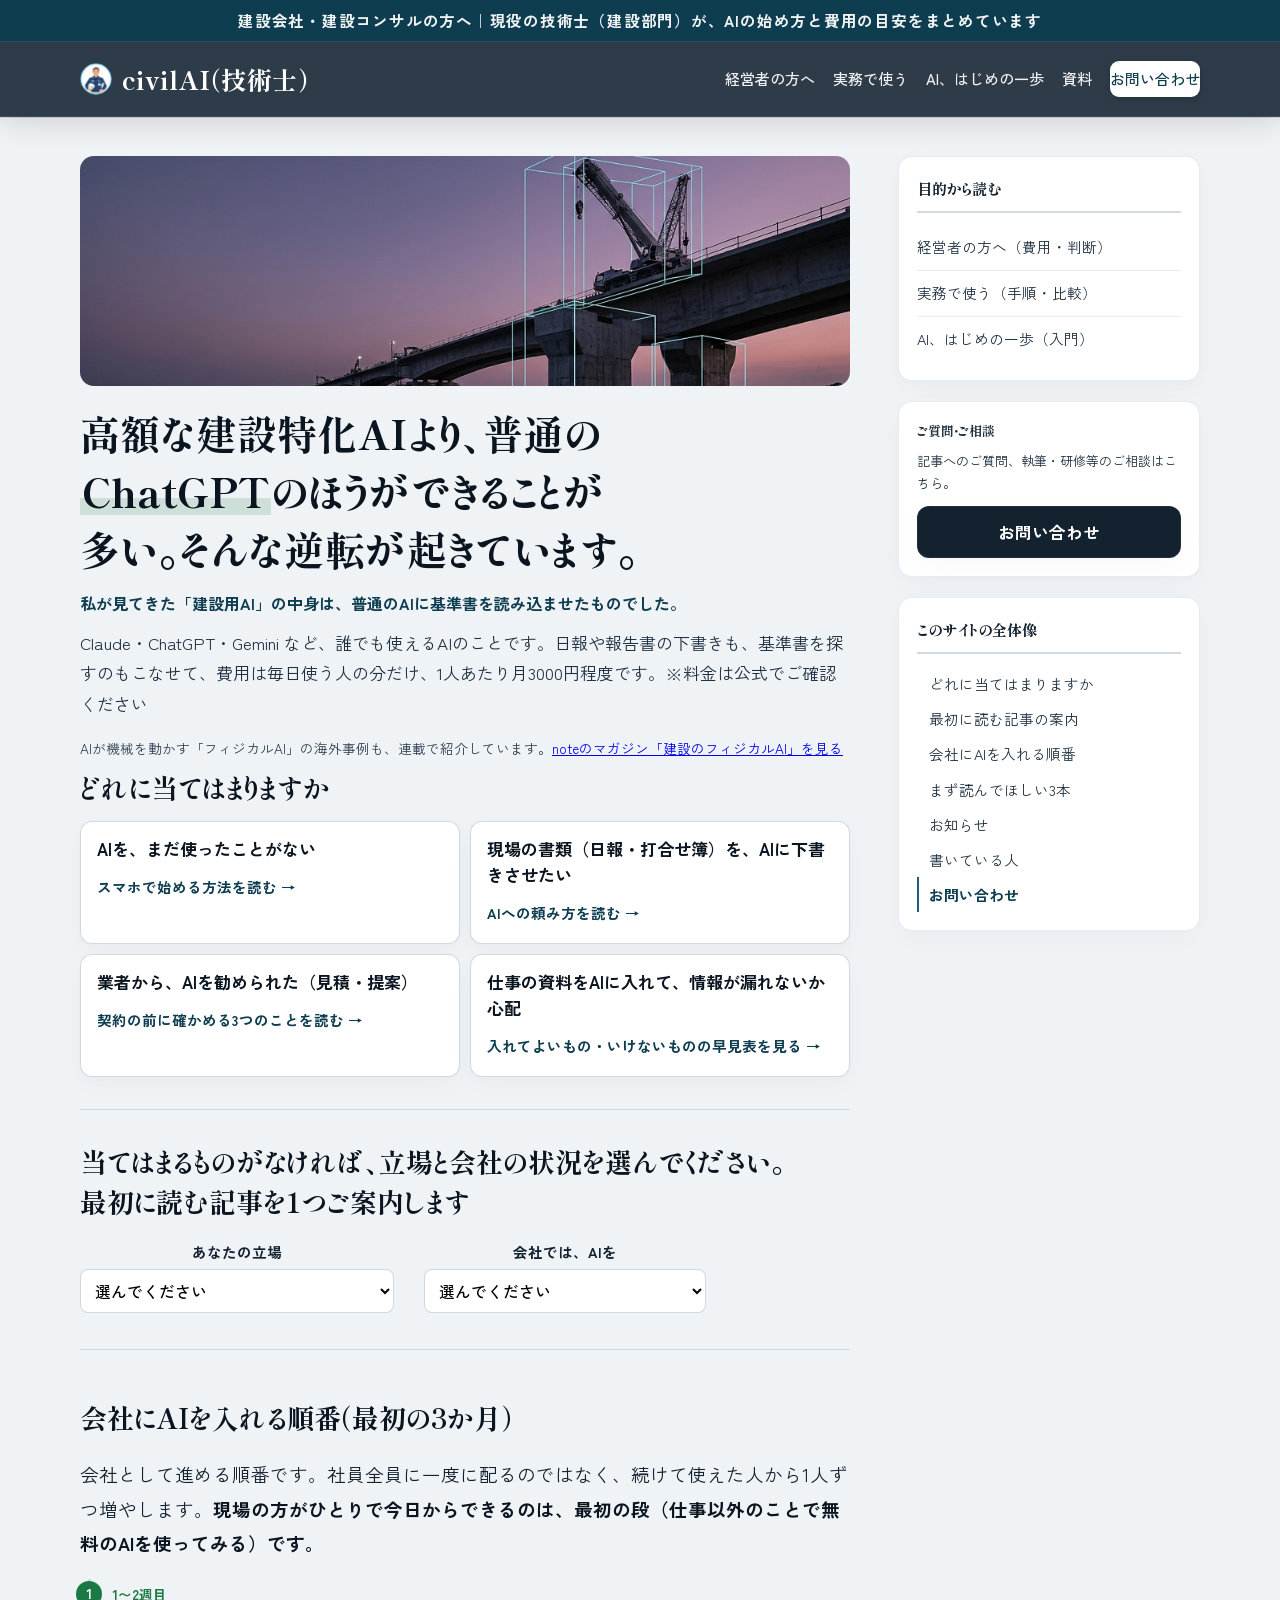
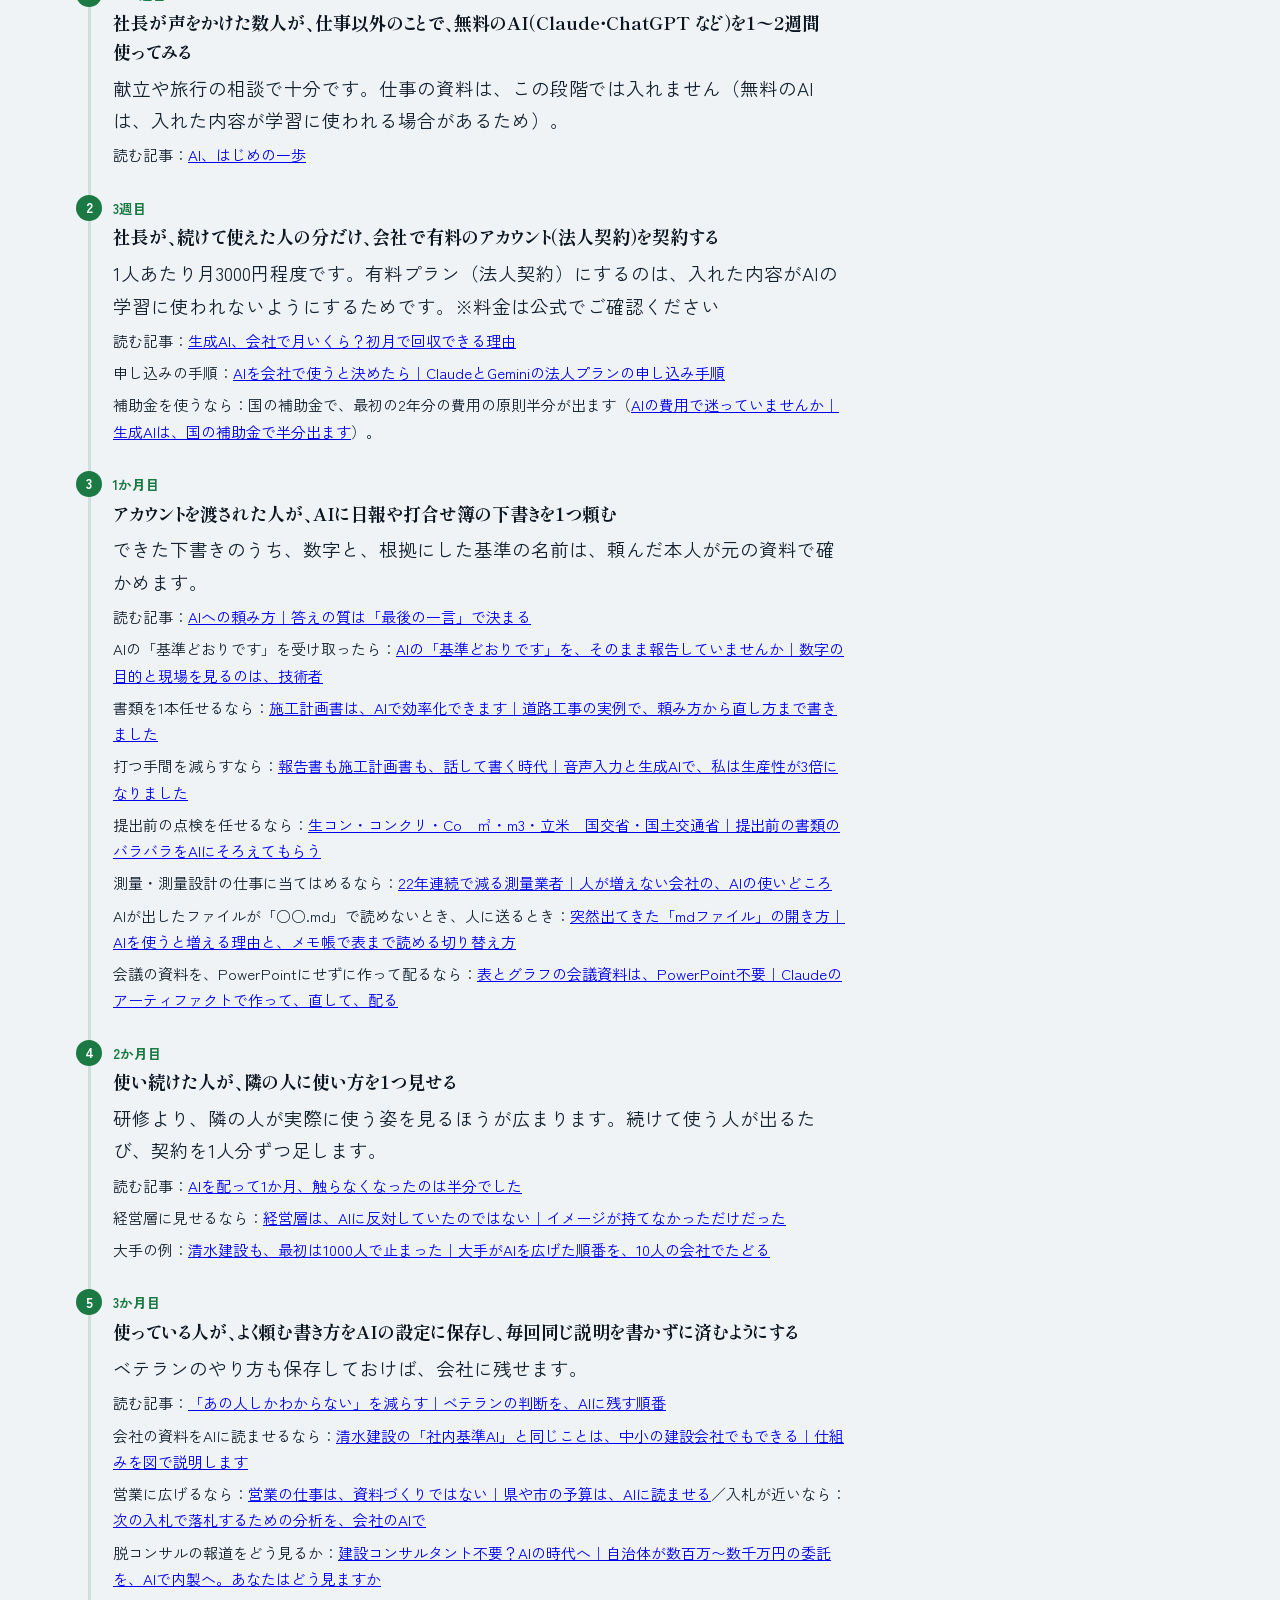
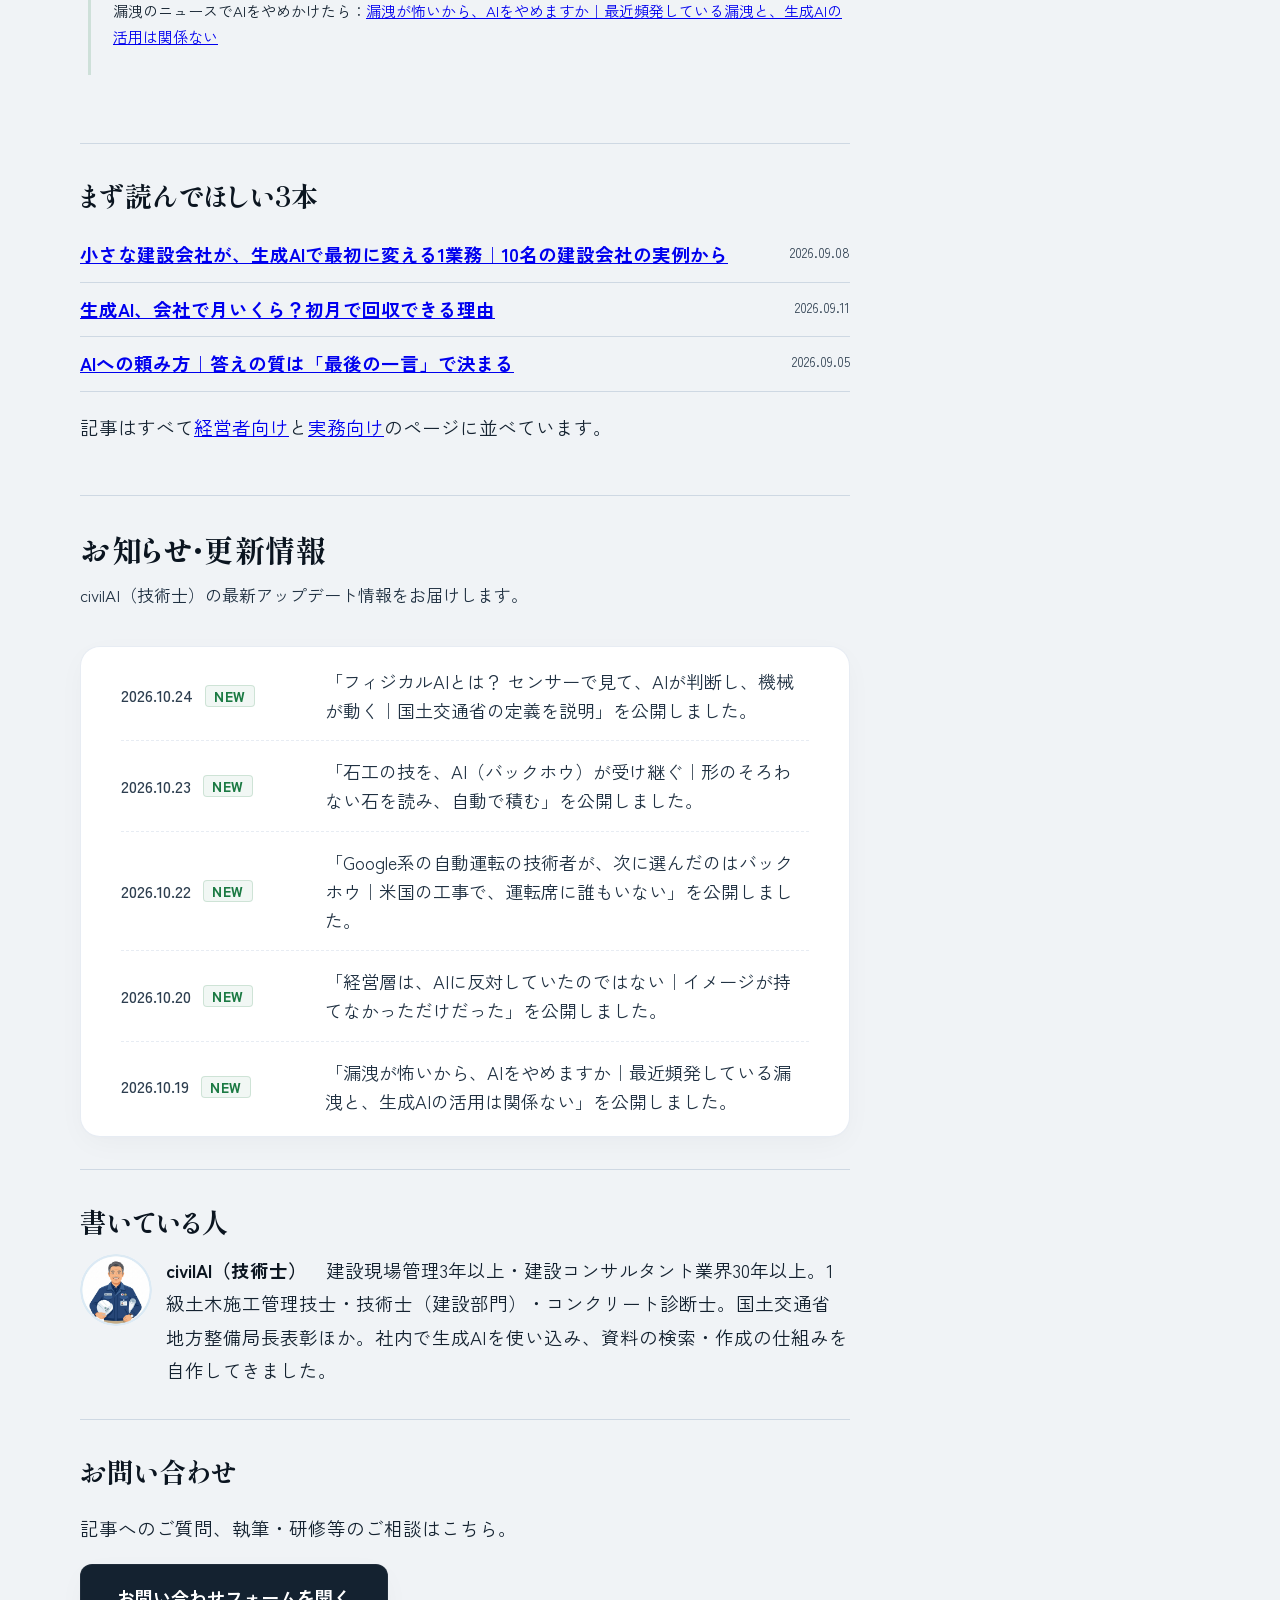
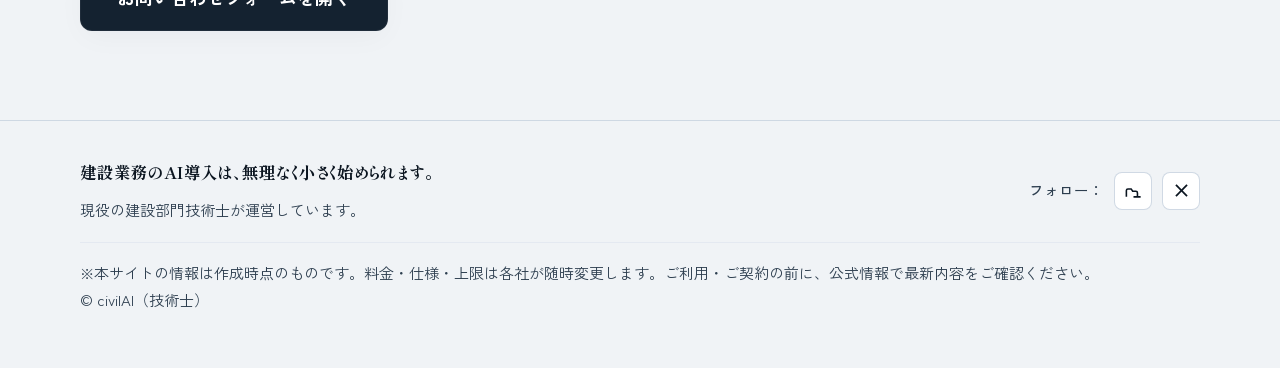
==== commit 7ffb9177: "サイト: note57（フィジカルAIとは？ センサーで見て、AIが判断し、機械が動く）のカードと#newsを追加" ====
--- a/index.html
+++ b/index.html
@@ -214,6 +214,15 @@
             <div class="news-item">
               <div class="news-link">
                 <div class="news-meta">
+                  <time class="news-date" datetime="2026-10-24">2026.10.24</time>
+                  <span class="info-badge badge-new">NEW</span>
+                </div>
+                <p class="news-text">「フィジカルAIとは？ センサーで見て、AIが判断し、機械が動く｜国土交通省の定義を説明」を公開しました。</p>
+              </div>
+            </div>
+            <div class="news-item">
+              <div class="news-link">
+                <div class="news-meta">
                   <time class="news-date" datetime="2026-10-23">2026.10.23</time>
                   <span class="info-badge badge-new">NEW</span>
                 </div>
@@ -245,15 +254,6 @@
                   <span class="info-badge badge-new">NEW</span>
                 </div>
                 <p class="news-text">「漏洩が怖いから、AIをやめますか｜最近頻発している漏洩と、生成AIの活用は関係ない」を公開しました。</p>
-              </div>
-            </div>
-            <div class="news-item">
-              <div class="news-link">
-                <div class="news-meta">
-                  <time class="news-date" datetime="2026-10-19">2026.10.19</time>
-                  <span class="info-badge badge-new">NEW</span>
-                </div>
-                <p class="news-text">「建設コンサルタント不要？AIの時代へ｜自治体が数百万〜数千万円の委託を、AIで内製へ。あなたはどう見ますか」を公開しました。</p>
               </div>
             </div>
           </div>
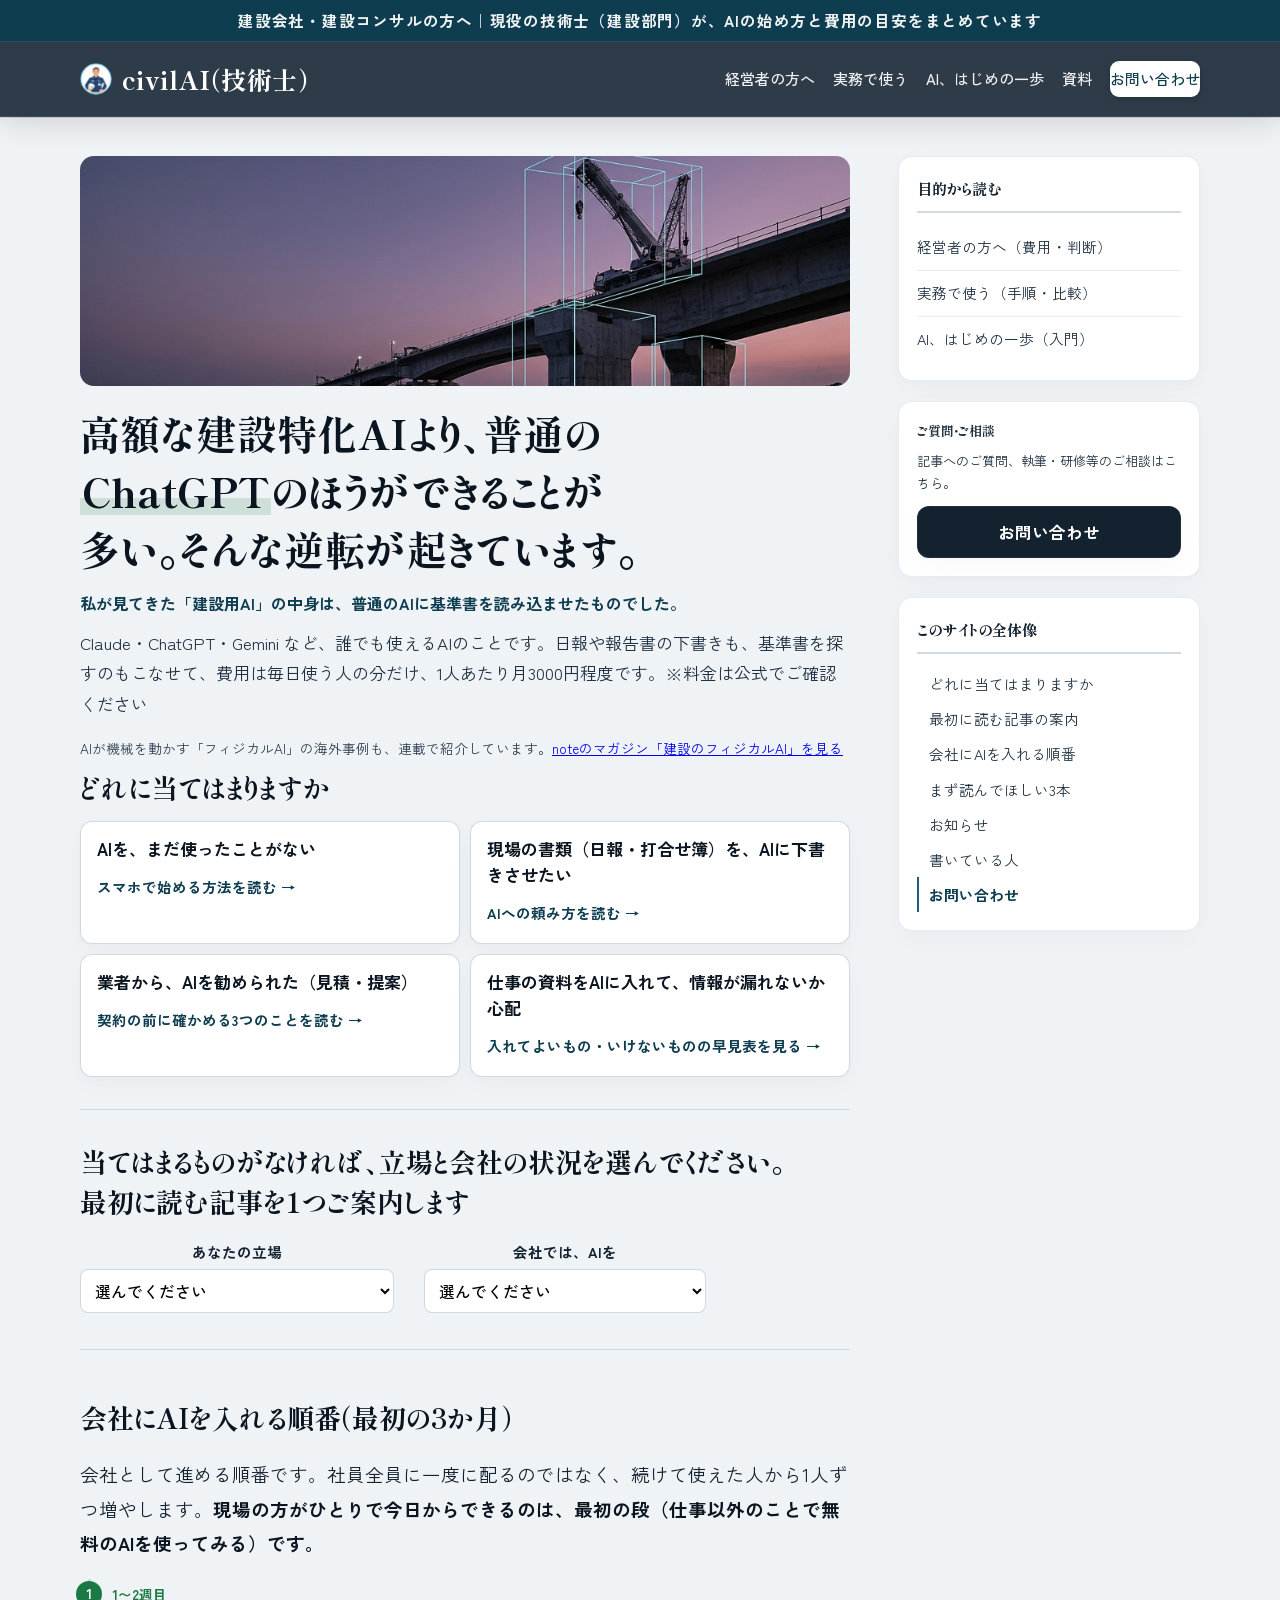
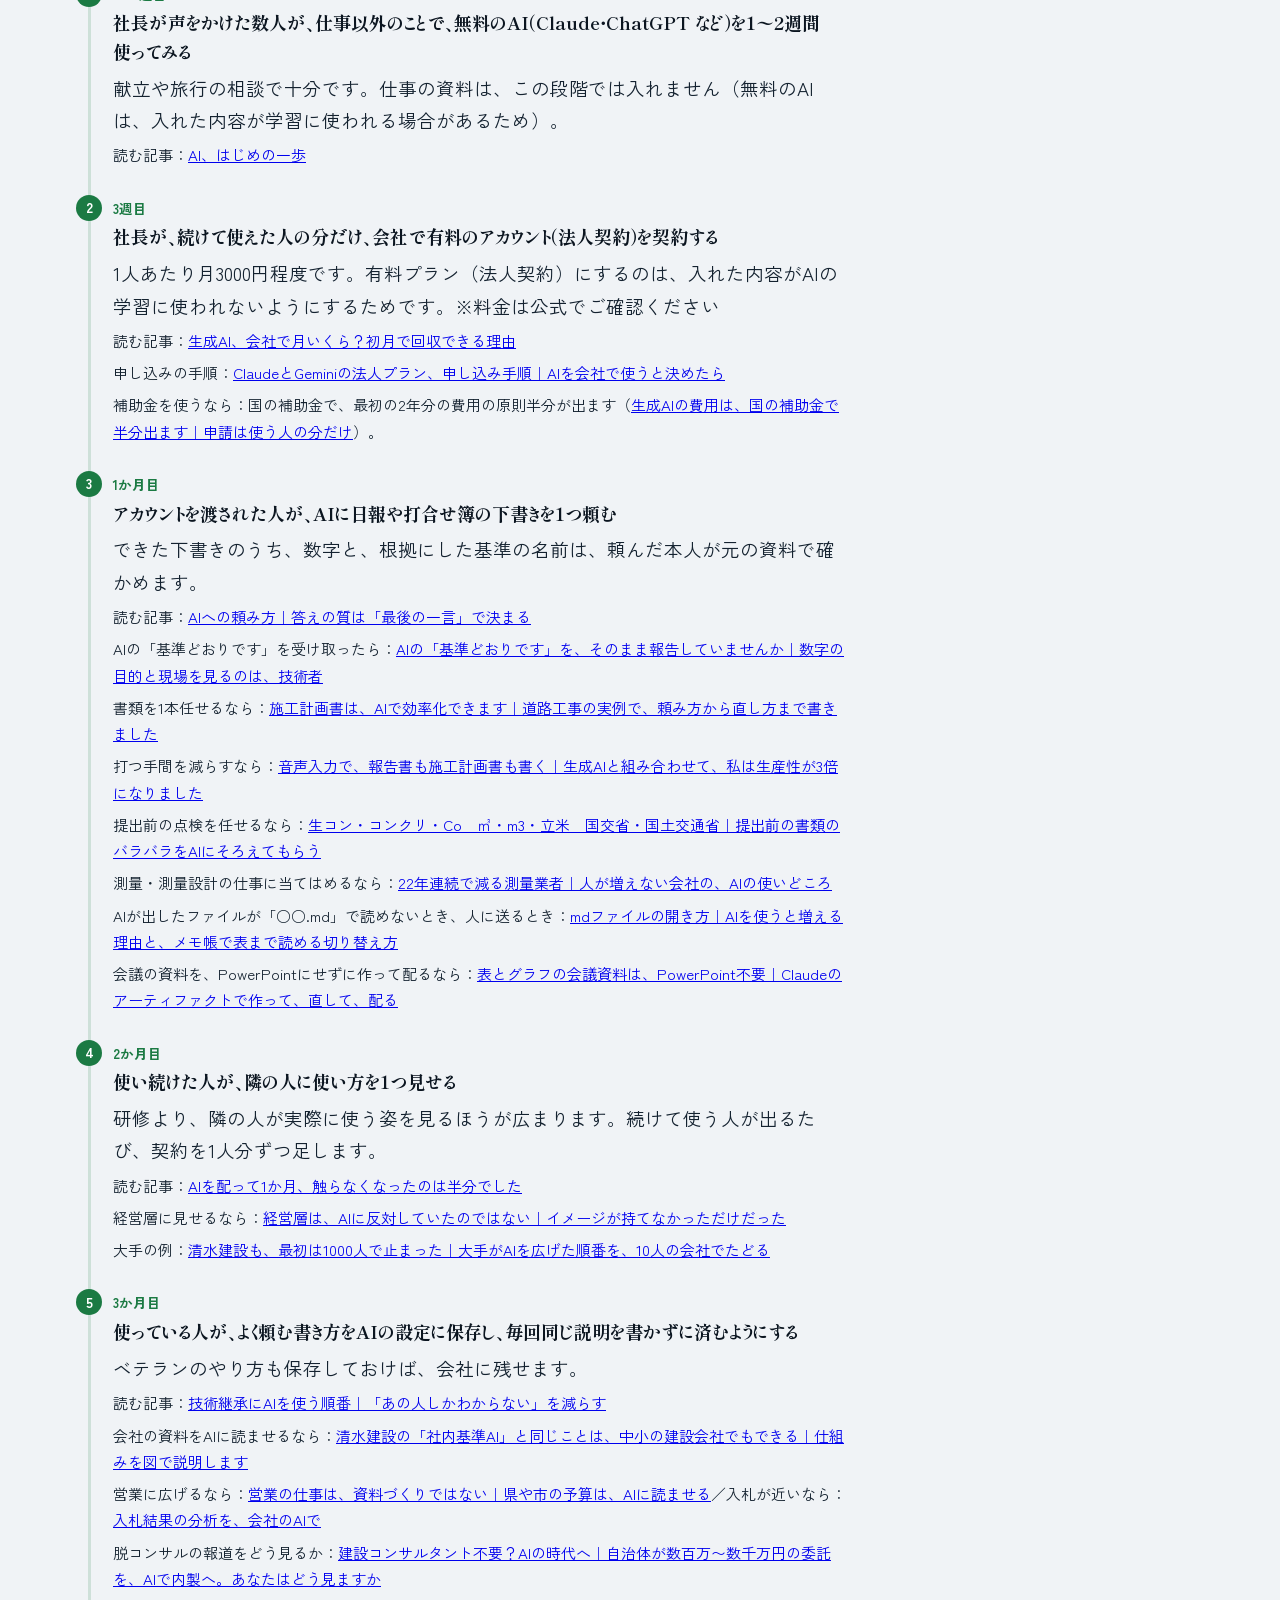
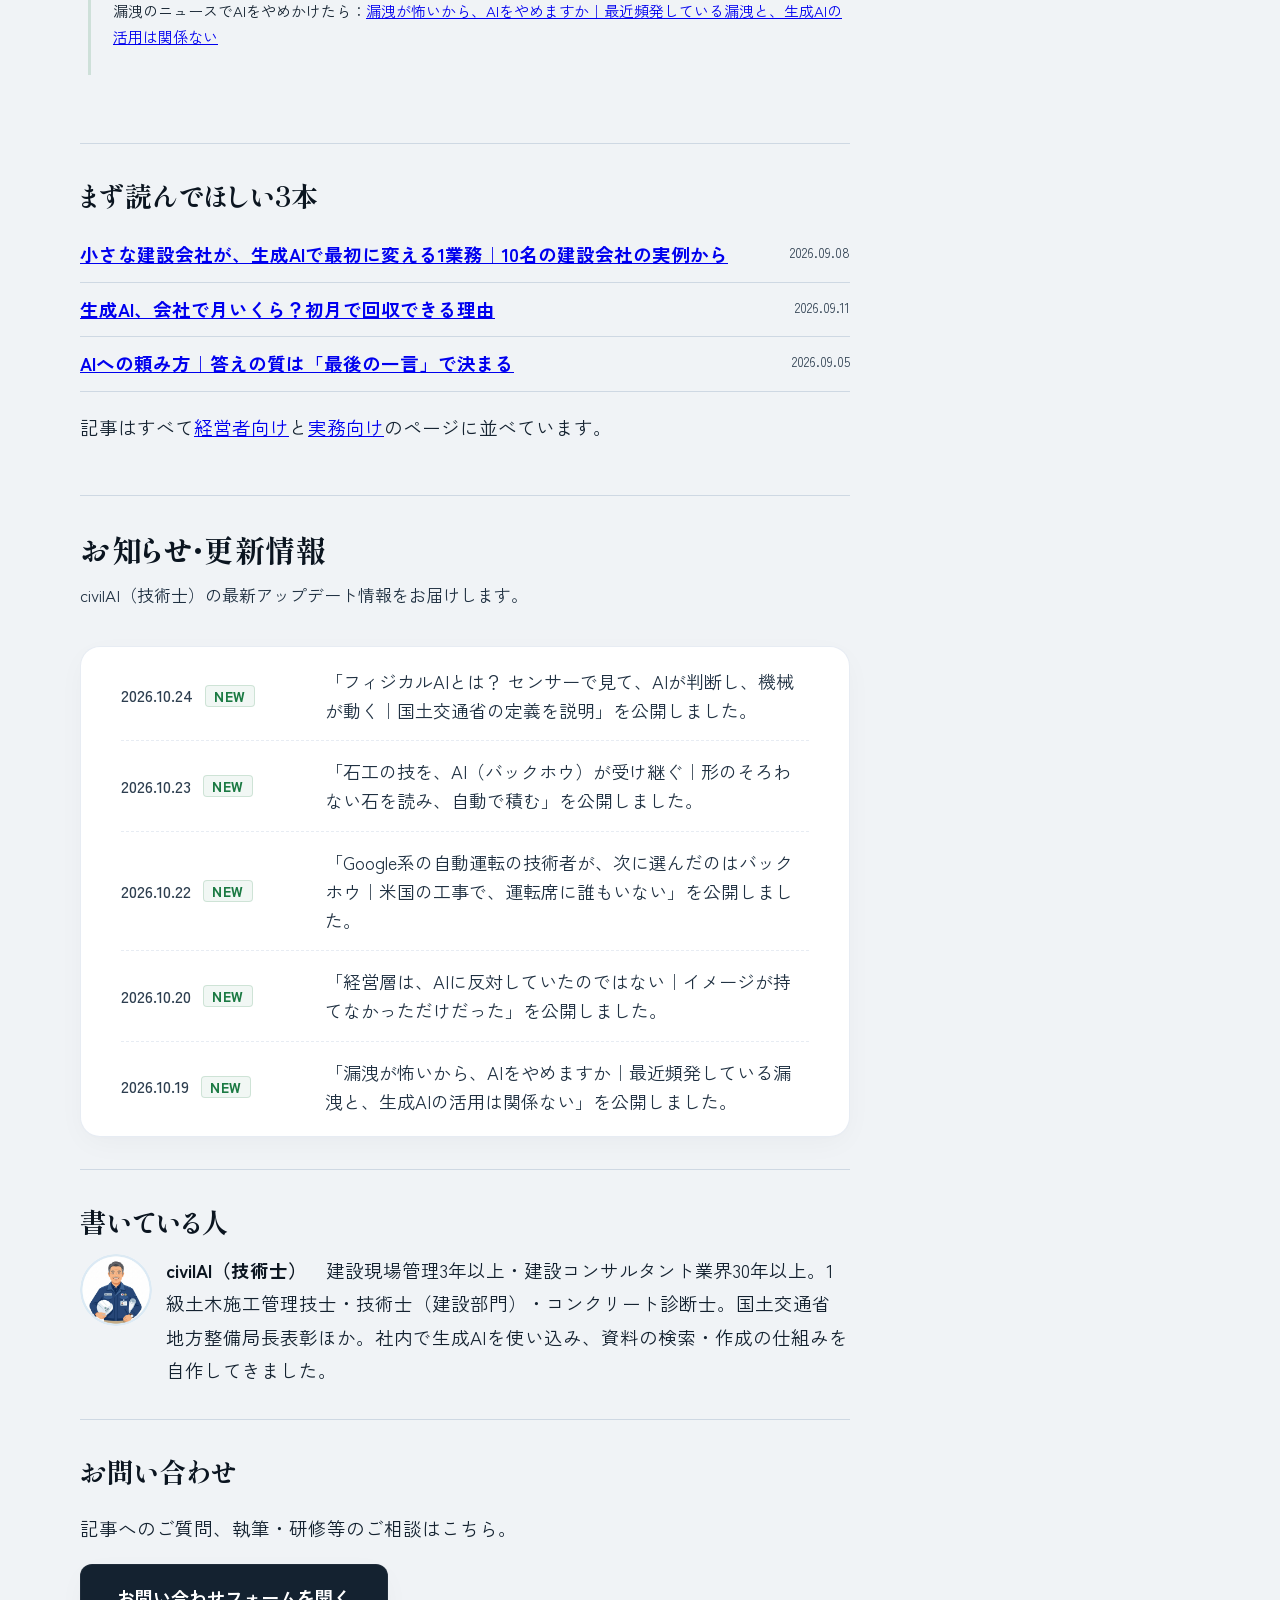
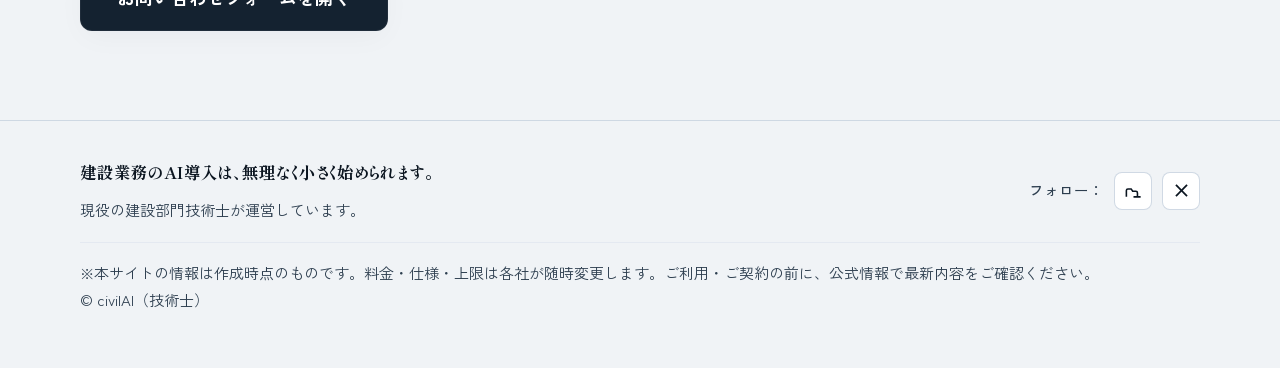
==== commit 53c98fd1: "改題: note7本の新しい題名にカードと案内リンクを合わせた Co-Authored-By: Claude Opus 5.5 <noreply@anthropic.com>" ====
--- a/index.html
+++ b/index.html
@@ -155,8 +155,8 @@
               <h3>社長が、続けて使えた人の分だけ、会社で有料のアカウント（法人契約）を契約する</h3>
               <p>1人あたり月3000円程度です。有料プラン（法人契約）にするのは、入れた内容がAIの学習に使われないようにするためです。※料金は公式でご確認ください</p>
               <p class="m-links">読む記事：<a href="keiei.html#art-cost">生成AI、会社で月いくら？初月で回収できる理由</a></p>
-              <p class="m-links">申し込みの手順：<a href="keiei.html#art-sign-up">AIを会社で使うと決めたら｜ClaudeとGeminiの法人プランの申し込み手順</a></p>
-              <p class="m-links">補助金を使うなら：国の補助金で、最初の2年分の費用の原則半分が出ます（<a href="keiei.html#art-ai-subsidy">AIの費用で迷っていませんか｜生成AIは、国の補助金で半分出ます</a>）。</p>
+              <p class="m-links">申し込みの手順：<a href="keiei.html#art-sign-up">ClaudeとGeminiの法人プラン、申し込み手順｜AIを会社で使うと決めたら</a></p>
+              <p class="m-links">補助金を使うなら：国の補助金で、最初の2年分の費用の原則半分が出ます（<a href="keiei.html#art-ai-subsidy">生成AIの費用は、国の補助金で半分出ます｜申請は使う人の分だけ</a>）。</p>
             </li>
             <li>
               <p class="m-day">1か月目</p>
@@ -165,10 +165,10 @@
               <p class="m-links">読む記事：<a href="genba.html#art-tanomikata">AIへの頼み方｜答えの質は「最後の一言」で決まる</a></p>
               <p class="m-links">AIの「基準どおりです」を受け取ったら：<a href="genba.html#art-ai-vs-engineer">AIの「基準どおりです」を、そのまま報告していませんか｜数字の目的と現場を見るのは、技術者</a></p>
               <p class="m-links">書類を1本任せるなら：<a href="genba.html#art-sekokeikaku">施工計画書は、AIで効率化できます｜道路工事の実例で、頼み方から直し方まで書きました</a></p>
-              <p class="m-links">打つ手間を減らすなら：<a href="genba.html#art-voice-input">報告書も施工計画書も、話して書く時代｜音声入力と生成AIで、私は生産性が3倍になりました</a></p>
+              <p class="m-links">打つ手間を減らすなら：<a href="genba.html#art-voice-input">音声入力で、報告書も施工計画書も書く｜生成AIと組み合わせて、私は生産性が3倍になりました</a></p>
               <p class="m-links">提出前の点検を任せるなら：<a href="genba.html#art-proofread">生コン・コンクリ・Co　㎥・m3・立米　国交省・国土交通省｜提出前の書類のバラバラをAIにそろえてもらう</a></p>
               <p class="m-links">測量・測量設計の仕事に当てはめるなら：<a href="genba.html#art-survey">22年連続で減る測量業者｜人が増えない会社の、AIの使いどころ</a></p>
-              <p class="m-links">AIが出したファイルが「○○.md」で読めないとき、人に送るとき：<a href="genba.html#art-md-file">突然出てきた「mdファイル」の開き方｜AIを使うと増える理由と、メモ帳で表まで読める切り替え方</a></p>
+              <p class="m-links">AIが出したファイルが「○○.md」で読めないとき、人に送るとき：<a href="genba.html#art-md-file">mdファイルの開き方｜AIを使うと増える理由と、メモ帳で表まで読める切り替え方</a></p>
               <p class="m-links">会議の資料を、PowerPointにせずに作って配るなら：<a href="genba.html#art-html-share">表とグラフの会議資料は、PowerPoint不要｜Claudeのアーティファクトで作って、直して、配る</a></p>
             </li>
             <li>
@@ -183,9 +183,9 @@
               <p class="m-day">3か月目</p>
               <h3>使っている人が、よく頼む書き方をAIの設定に保存し、毎回同じ説明を書かずに済むようにする</h3>
               <p>ベテランのやり方も保存しておけば、会社に残せます。</p>
-              <p class="m-links">読む記事：<a href="keiei.html#art-succession">「あの人しかわからない」を減らす｜ベテランの判断を、AIに残す順番</a></p>
+              <p class="m-links">読む記事：<a href="keiei.html#art-succession">技術継承にAIを使う順番｜「あの人しかわからない」を減らす</a></p>
               <p class="m-links">会社の資料をAIに読ませるなら：<a href="keiei.html#art-shimizu-rag">清水建設の「社内基準AI」と同じことは、中小の建設会社でもできる｜仕組みを図で説明します</a></p>
-              <p class="m-links">営業に広げるなら：<a href="keiei.html#art-estimate-review">営業の仕事は、資料づくりではない｜県や市の予算は、AIに読ませる</a>／入札が近いなら：<a href="keiei.html#art-bid-results">次の入札で落札するための分析を、会社のAIで</a></p>
+              <p class="m-links">営業に広げるなら：<a href="keiei.html#art-estimate-review">営業の仕事は、資料づくりではない｜県や市の予算は、AIに読ませる</a>／入札が近いなら：<a href="keiei.html#art-bid-results">入札結果の分析を、会社のAIで</a></p>
               <p class="m-links">脱コンサルの報道をどう見るか：<a href="keiei.html#art-kawachinagano">建設コンサルタント不要？AIの時代へ｜自治体が数百万〜数千万円の委託を、AIで内製へ。あなたはどう見ますか</a></p>
               <p class="m-links">漏洩のニュースでAIをやめかけたら：<a href="keiei.html#art-leak-ai-defense">漏洩が怖いから、AIをやめますか｜最近頻発している漏洩と、生成AIの活用は関係ない</a></p>
             </li>
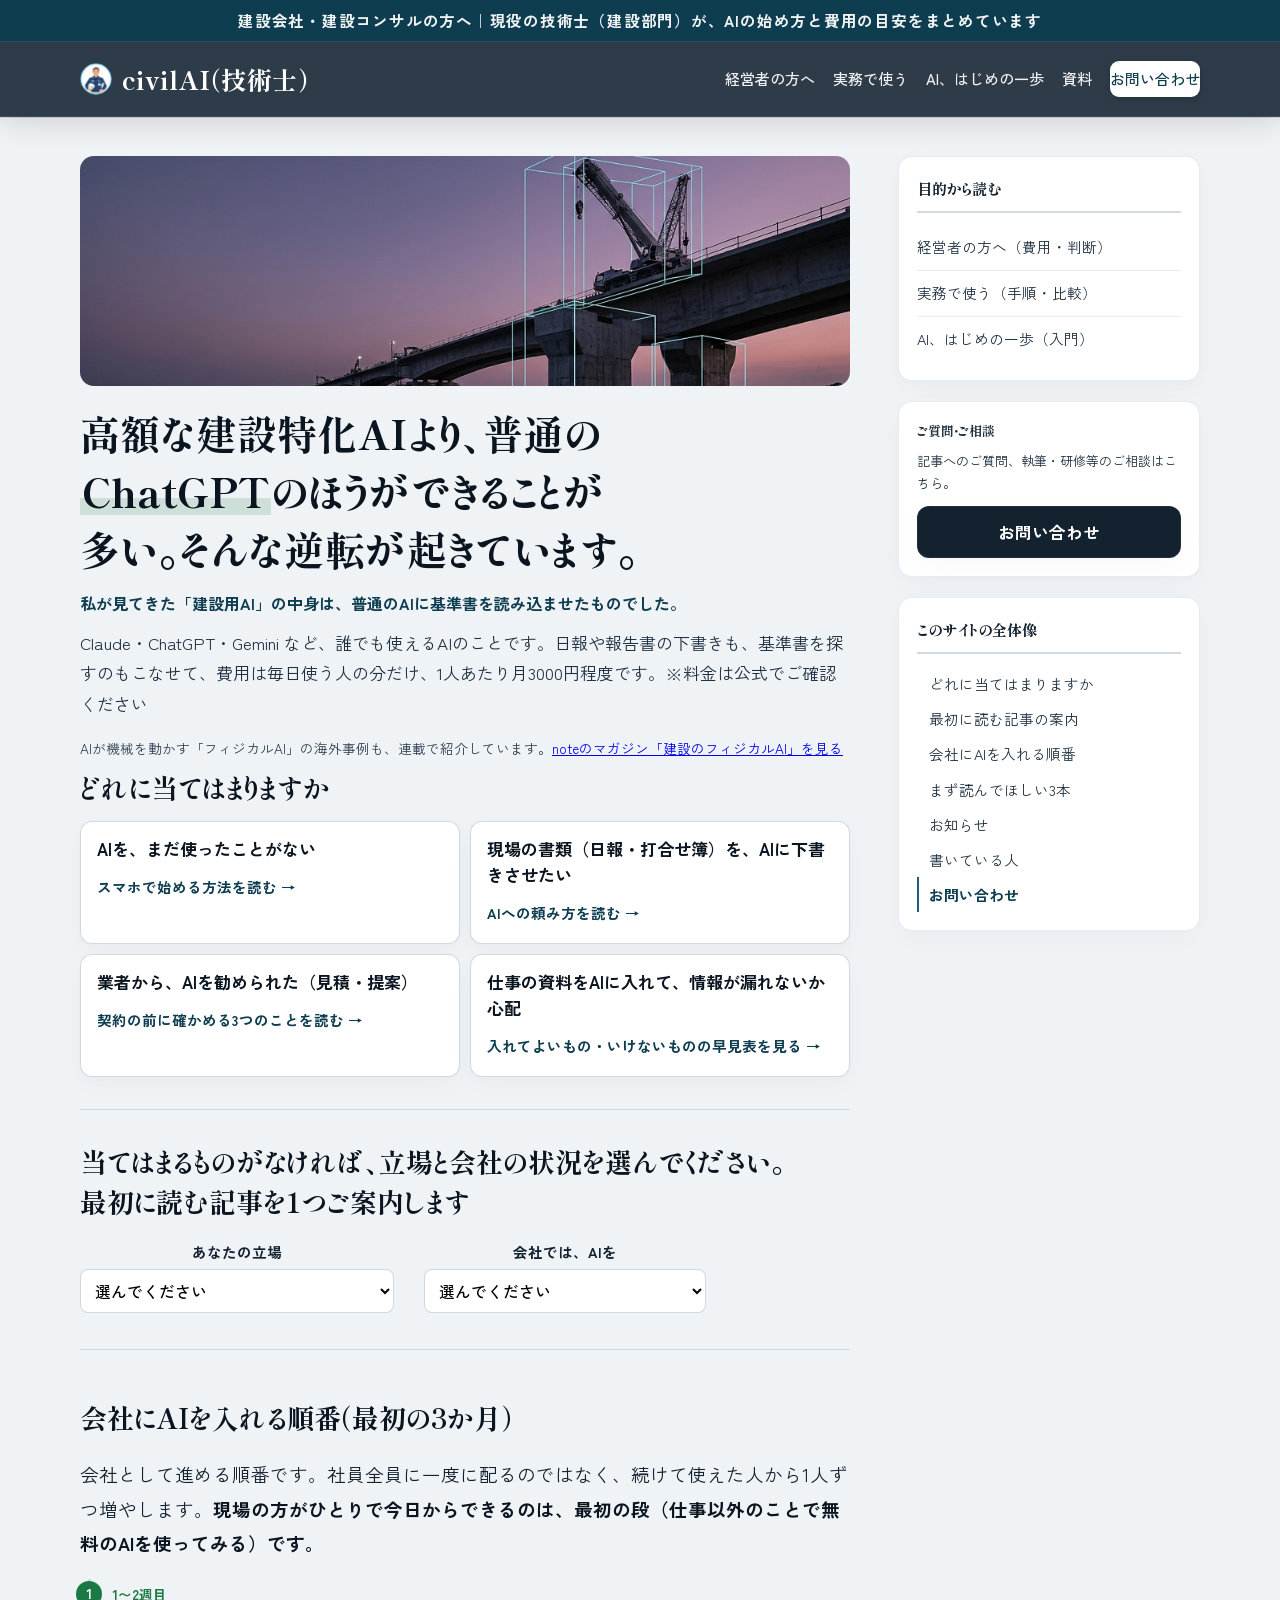
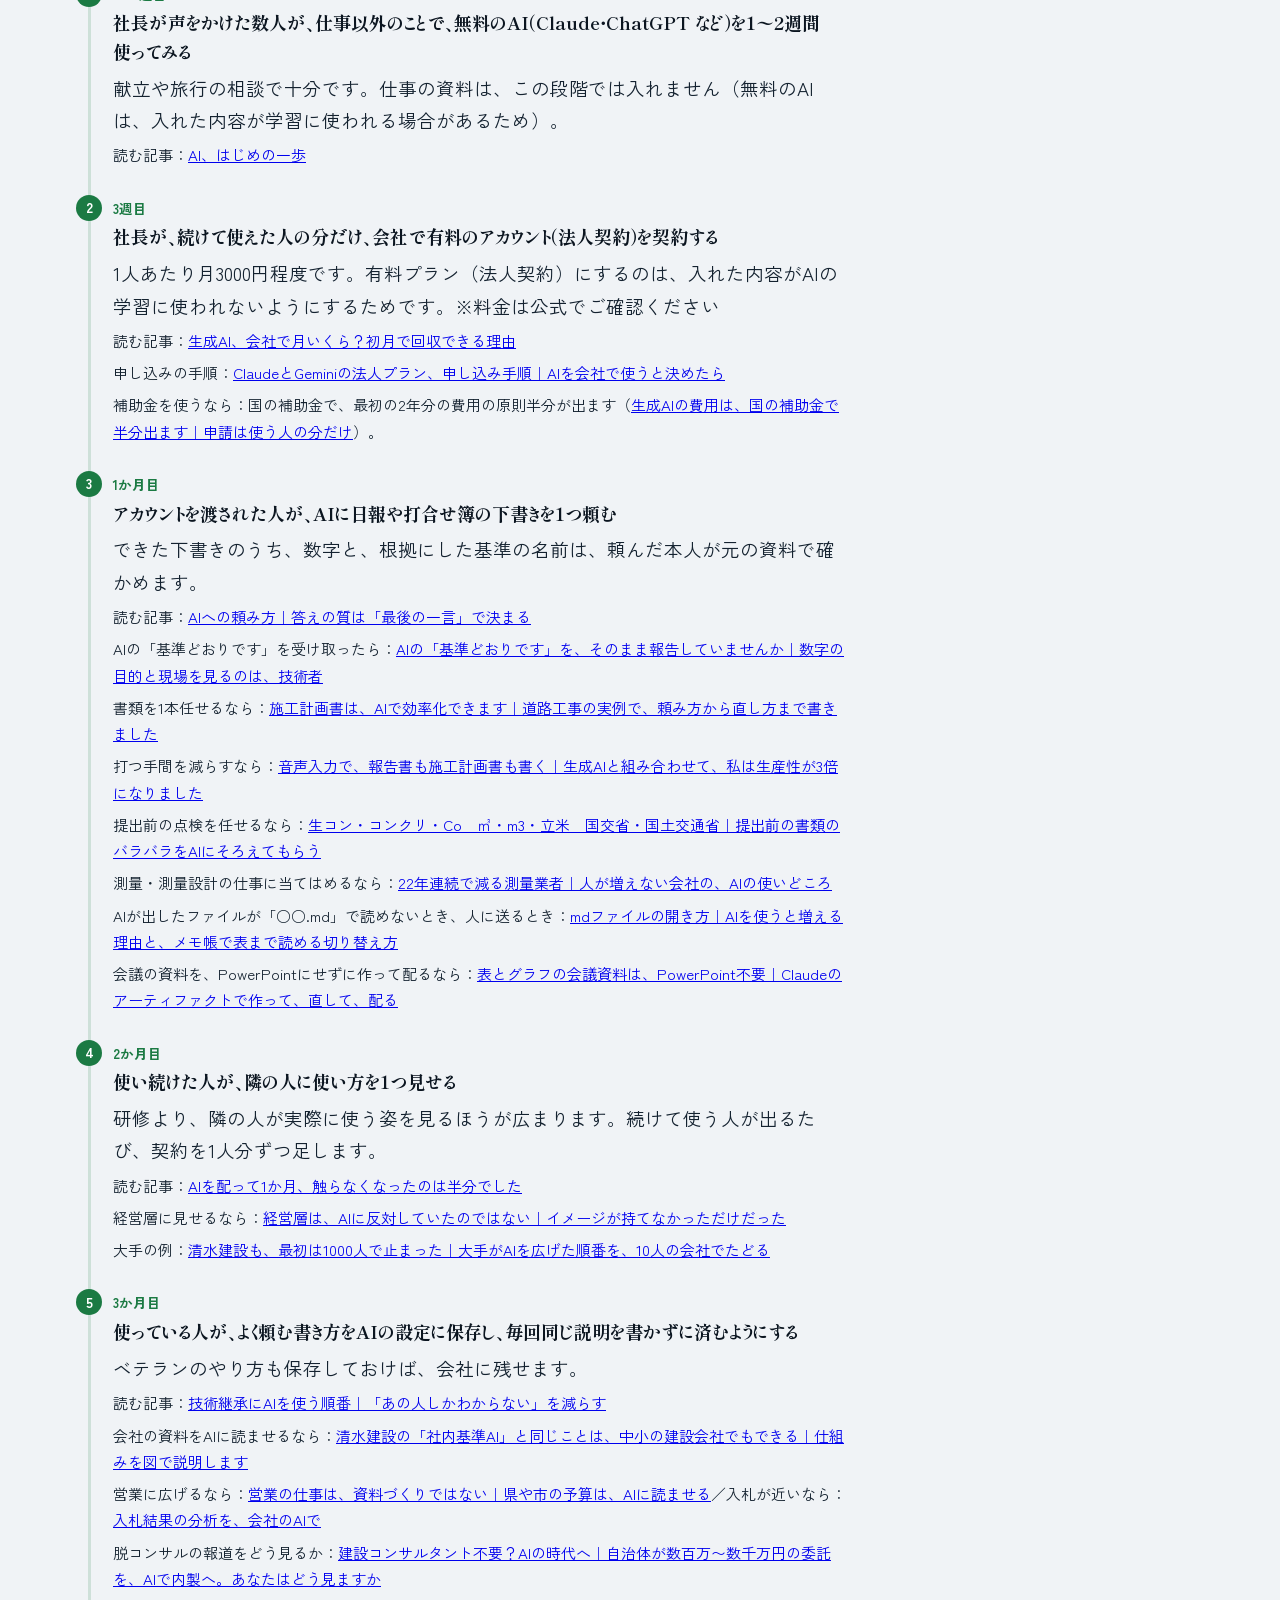
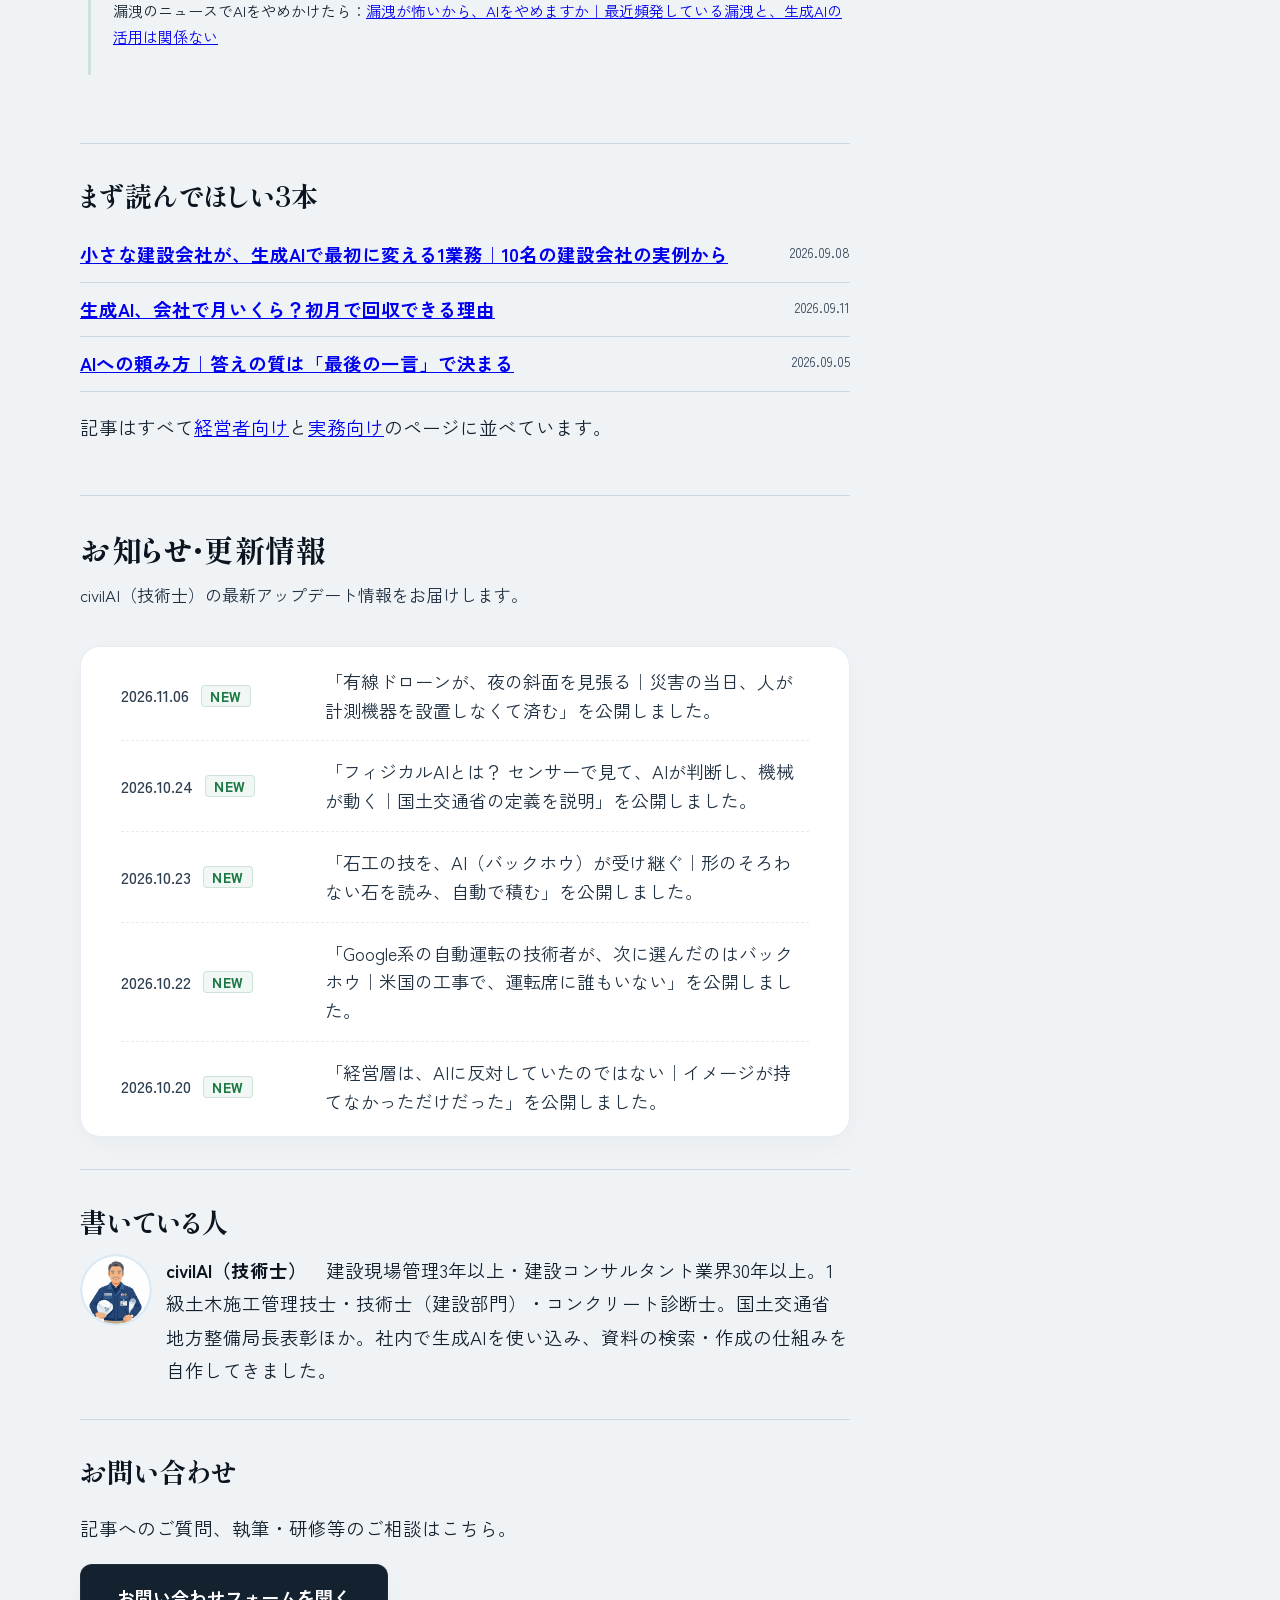
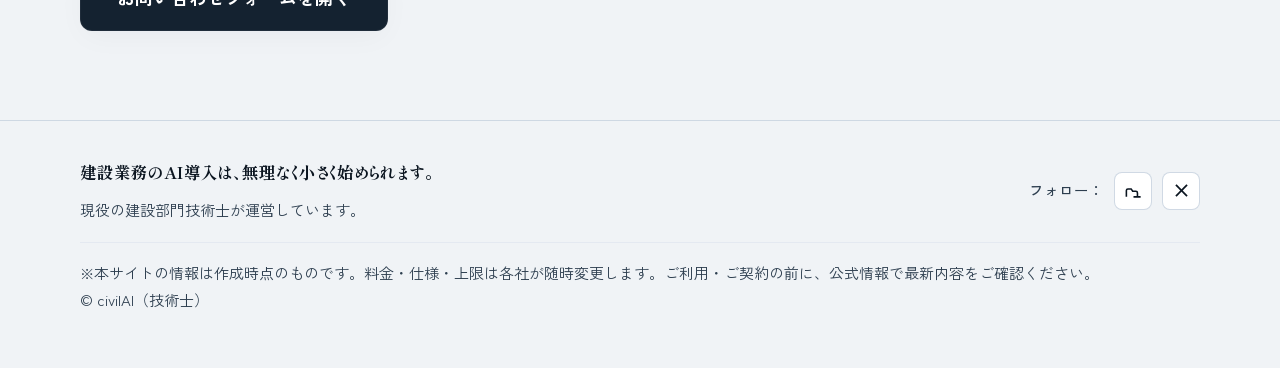
==== commit d6f400c1: "記事追加: 有線ドローンが、夜の斜面を見張る（note58）のカードとお知らせ" ====
--- a/index.html
+++ b/index.html
@@ -214,6 +214,15 @@
             <div class="news-item">
               <div class="news-link">
                 <div class="news-meta">
+                  <time class="news-date" datetime="2026-11-06">2026.11.06</time>
+                  <span class="info-badge badge-new">NEW</span>
+                </div>
+                <p class="news-text">「有線ドローンが、夜の斜面を見張る｜災害の当日、人が計測機器を設置しなくて済む」を公開しました。</p>
+              </div>
+            </div>
+            <div class="news-item">
+              <div class="news-link">
+                <div class="news-meta">
                   <time class="news-date" datetime="2026-10-24">2026.10.24</time>
                   <span class="info-badge badge-new">NEW</span>
                 </div>
@@ -245,15 +254,6 @@
                   <span class="info-badge badge-new">NEW</span>
                 </div>
                 <p class="news-text">「経営層は、AIに反対していたのではない｜イメージが持てなかっただけだった」を公開しました。</p>
-              </div>
-            </div>
-            <div class="news-item">
-              <div class="news-link">
-                <div class="news-meta">
-                  <time class="news-date" datetime="2026-10-19">2026.10.19</time>
-                  <span class="info-badge badge-new">NEW</span>
-                </div>
-                <p class="news-text">「漏洩が怖いから、AIをやめますか｜最近頻発している漏洩と、生成AIの活用は関係ない」を公開しました。</p>
               </div>
             </div>
           </div>
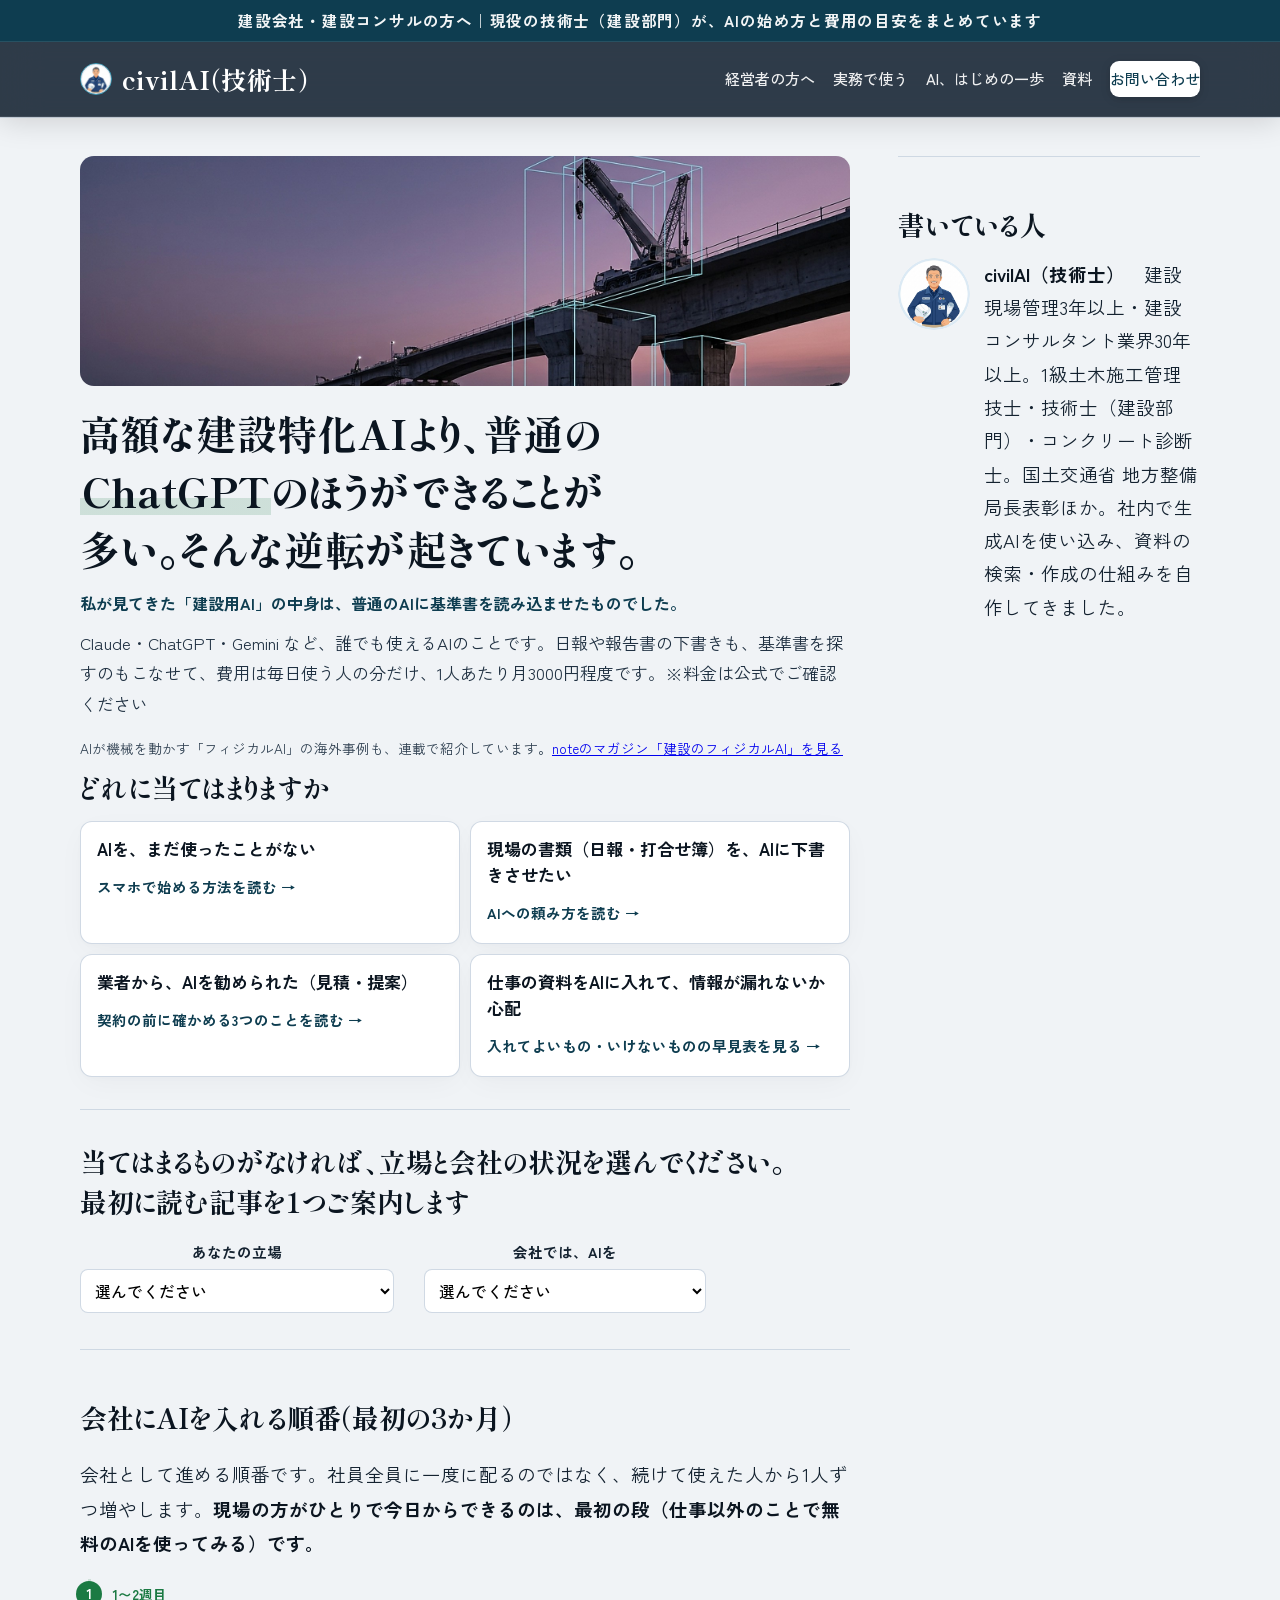
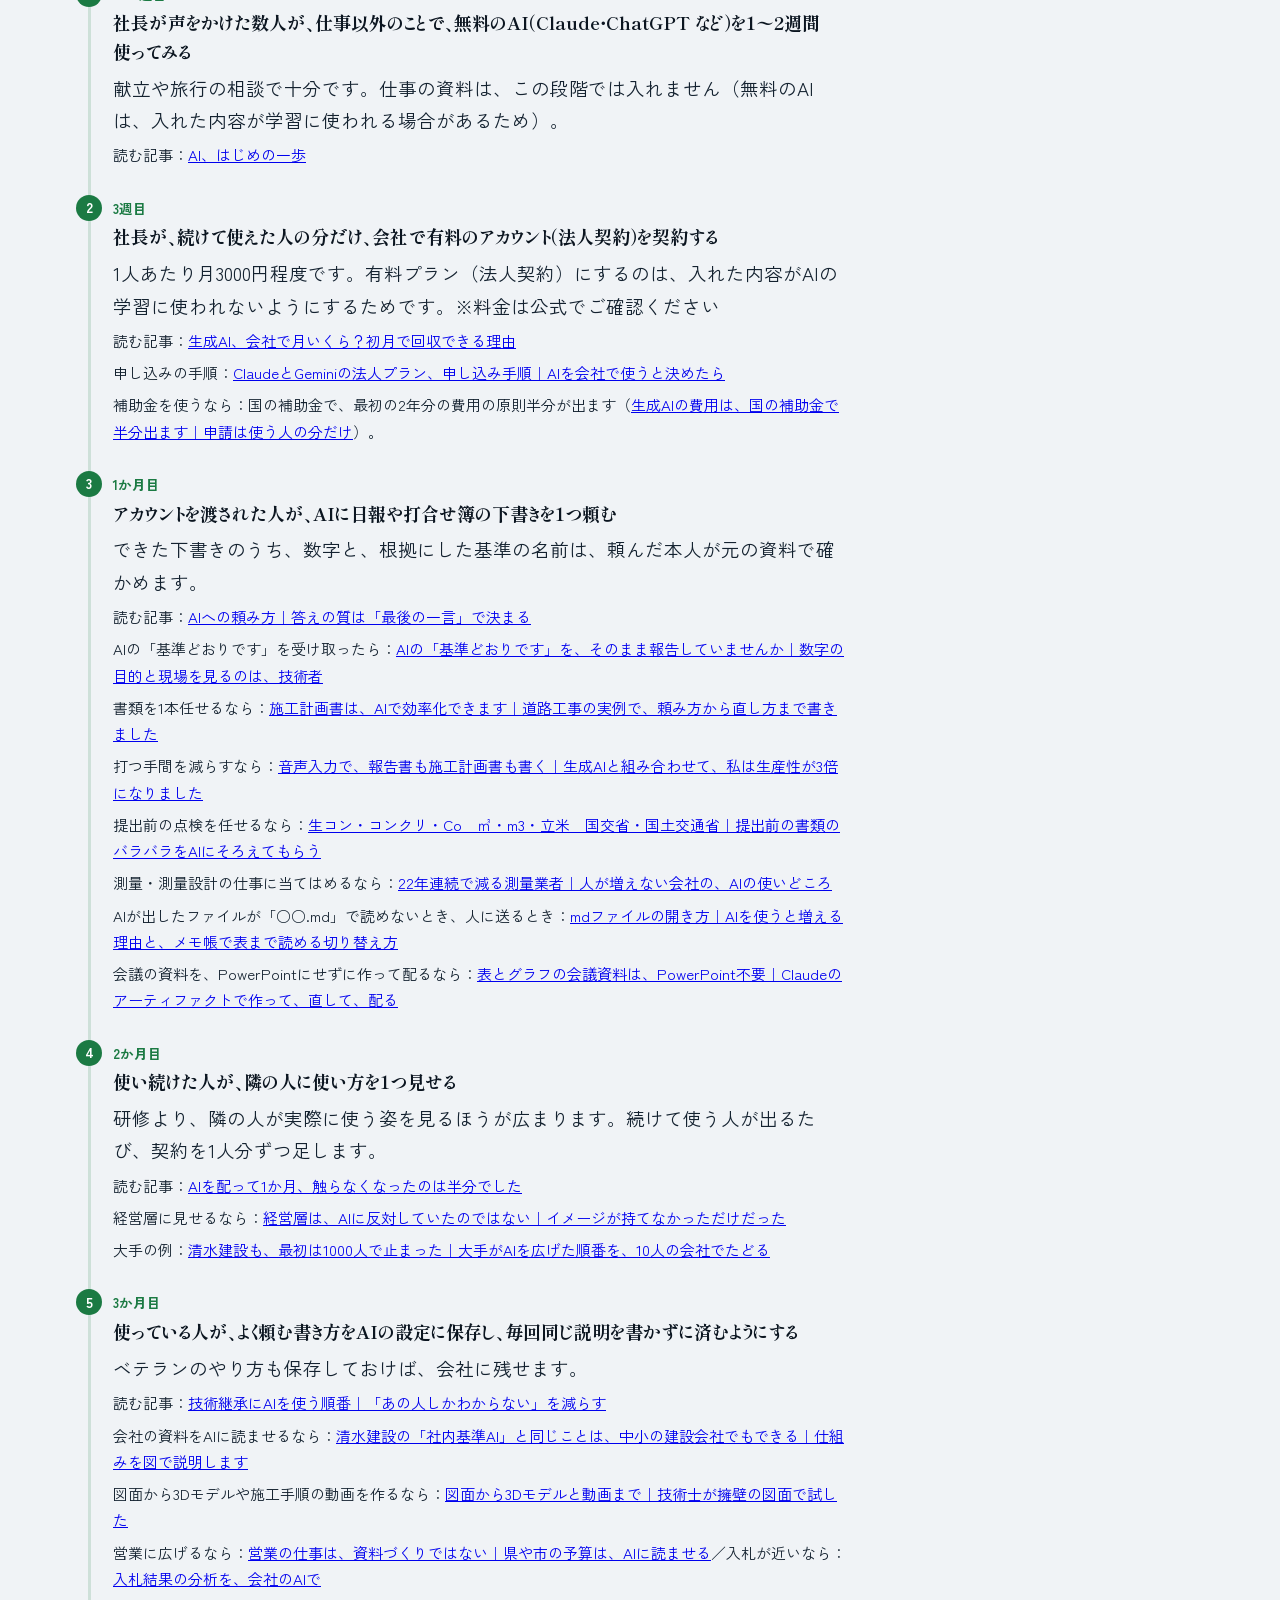
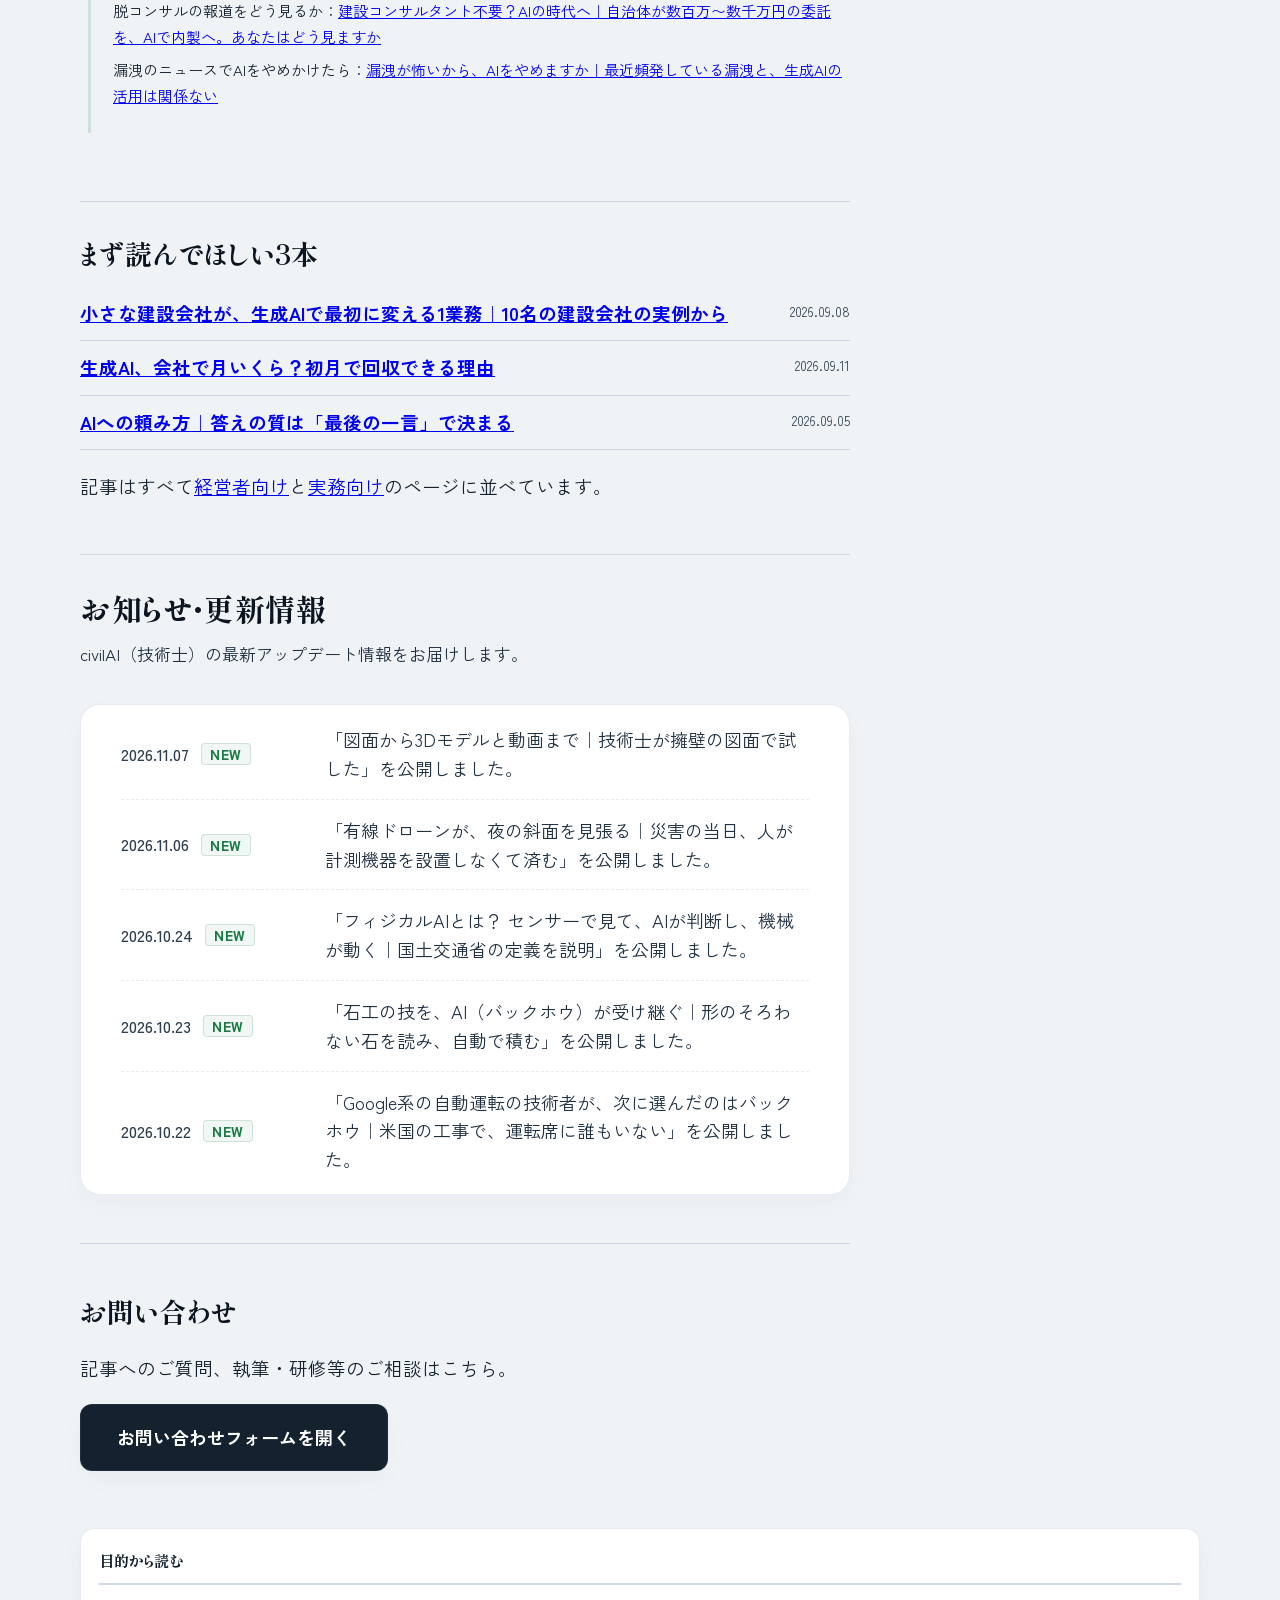
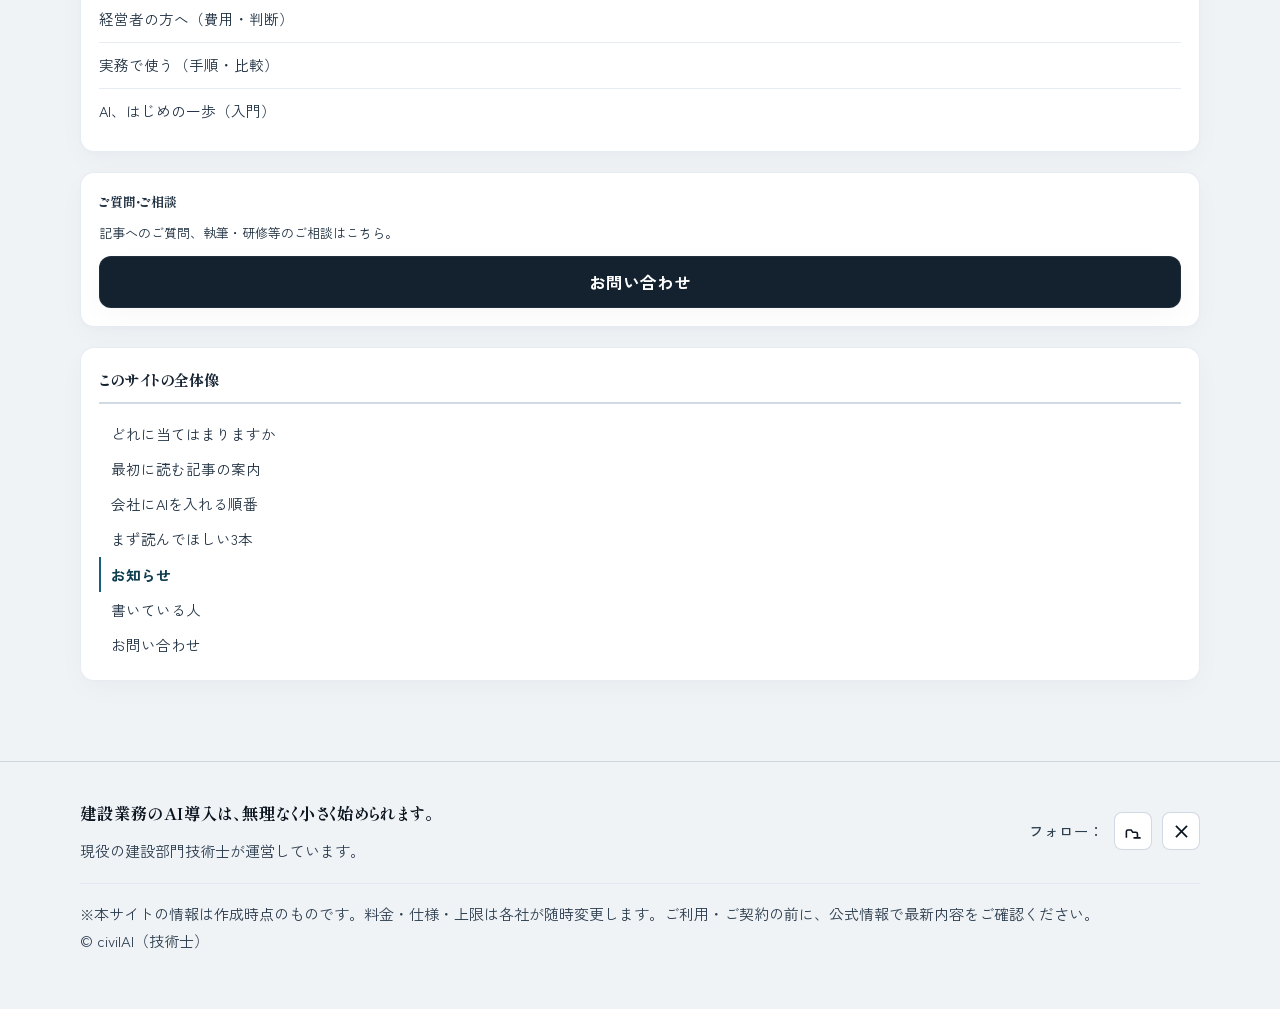
==== commit 12e646d8: "記事追加: 図面から3Dモデルと動画まで（実務ページのカード・お知らせ・順番）" ====
--- a/index.html
+++ b/index.html
@@ -185,6 +185,7 @@
               <p>ベテランのやり方も保存しておけば、会社に残せます。</p>
               <p class="m-links">読む記事：<a href="keiei.html#art-succession">技術継承にAIを使う順番｜「あの人しかわからない」を減らす</a></p>
               <p class="m-links">会社の資料をAIに読ませるなら：<a href="keiei.html#art-shimizu-rag">清水建設の「社内基準AI」と同じことは、中小の建設会社でもできる｜仕組みを図で説明します</a></p>
+              <p class="m-links">図面から3Dモデルや施工手順の動画を作るなら：<a href="genba.html#art-drawing-to-3d-video">図面から3Dモデルと動画まで｜技術士が擁壁の図面で試した</a></p>
               <p class="m-links">営業に広げるなら：<a href="keiei.html#art-estimate-review">営業の仕事は、資料づくりではない｜県や市の予算は、AIに読ませる</a>／入札が近いなら：<a href="keiei.html#art-bid-results">入札結果の分析を、会社のAIで</a></p>
               <p class="m-links">脱コンサルの報道をどう見るか：<a href="keiei.html#art-kawachinagano">建設コンサルタント不要？AIの時代へ｜自治体が数百万〜数千万円の委託を、AIで内製へ。あなたはどう見ますか</a></p>
               <p class="m-links">漏洩のニュースでAIをやめかけたら：<a href="keiei.html#art-leak-ai-defense">漏洩が怖いから、AIをやめますか｜最近頻発している漏洩と、生成AIの活用は関係ない</a></p>
@@ -214,6 +215,15 @@
             <div class="news-item">
               <div class="news-link">
                 <div class="news-meta">
+                  <time class="news-date" datetime="2026-11-07">2026.11.07</time>
+                  <span class="info-badge badge-new">NEW</span>
+                </div>
+                <p class="news-text">「図面から3Dモデルと動画まで｜技術士が擁壁の図面で試した」を公開しました。</p>
+              </div>
+            </div>
+            <div class="news-item">
+              <div class="news-link">
+                <div class="news-meta">
                   <time class="news-date" datetime="2026-11-06">2026.11.06</time>
                   <span class="info-badge badge-new">NEW</span>
                 </div>
@@ -247,14 +257,6 @@
                 <p class="news-text">「Google系の自動運転の技術者が、次に選んだのはバックホウ｜米国の工事で、運転席に誰もいない」を公開しました。</p>
               </div>
             </div>
-            <div class="news-item">
-              <div class="news-link">
-                <div class="news-meta">
-                  <time class="news-date" datetime="2026-10-20">2026.10.20</time>
-                  <span class="info-badge badge-new">NEW</span>
-                </div>
-                <p class="news-text">「経営層は、AIに反対していたのではない｜イメージが持てなかっただけだった」を公開しました。</p>
-              </div>
             </div>
           </div>
         </section>
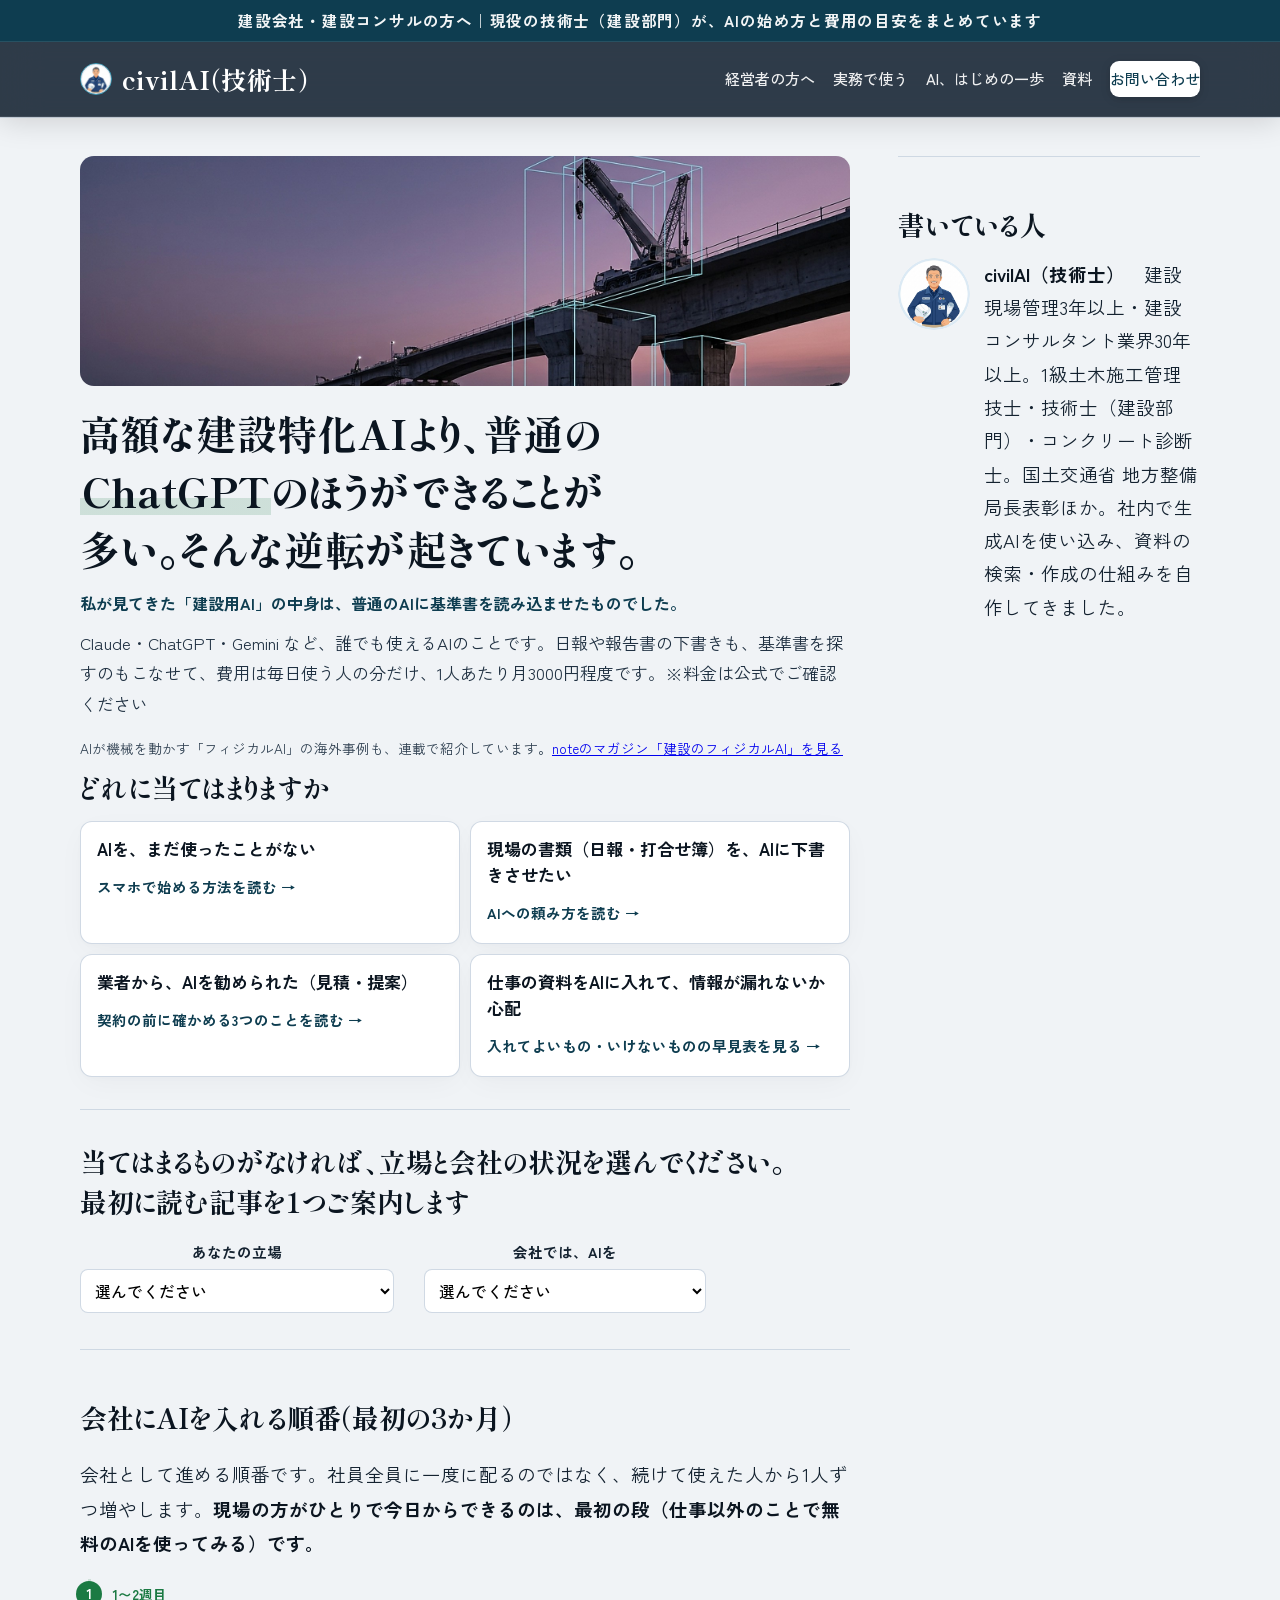
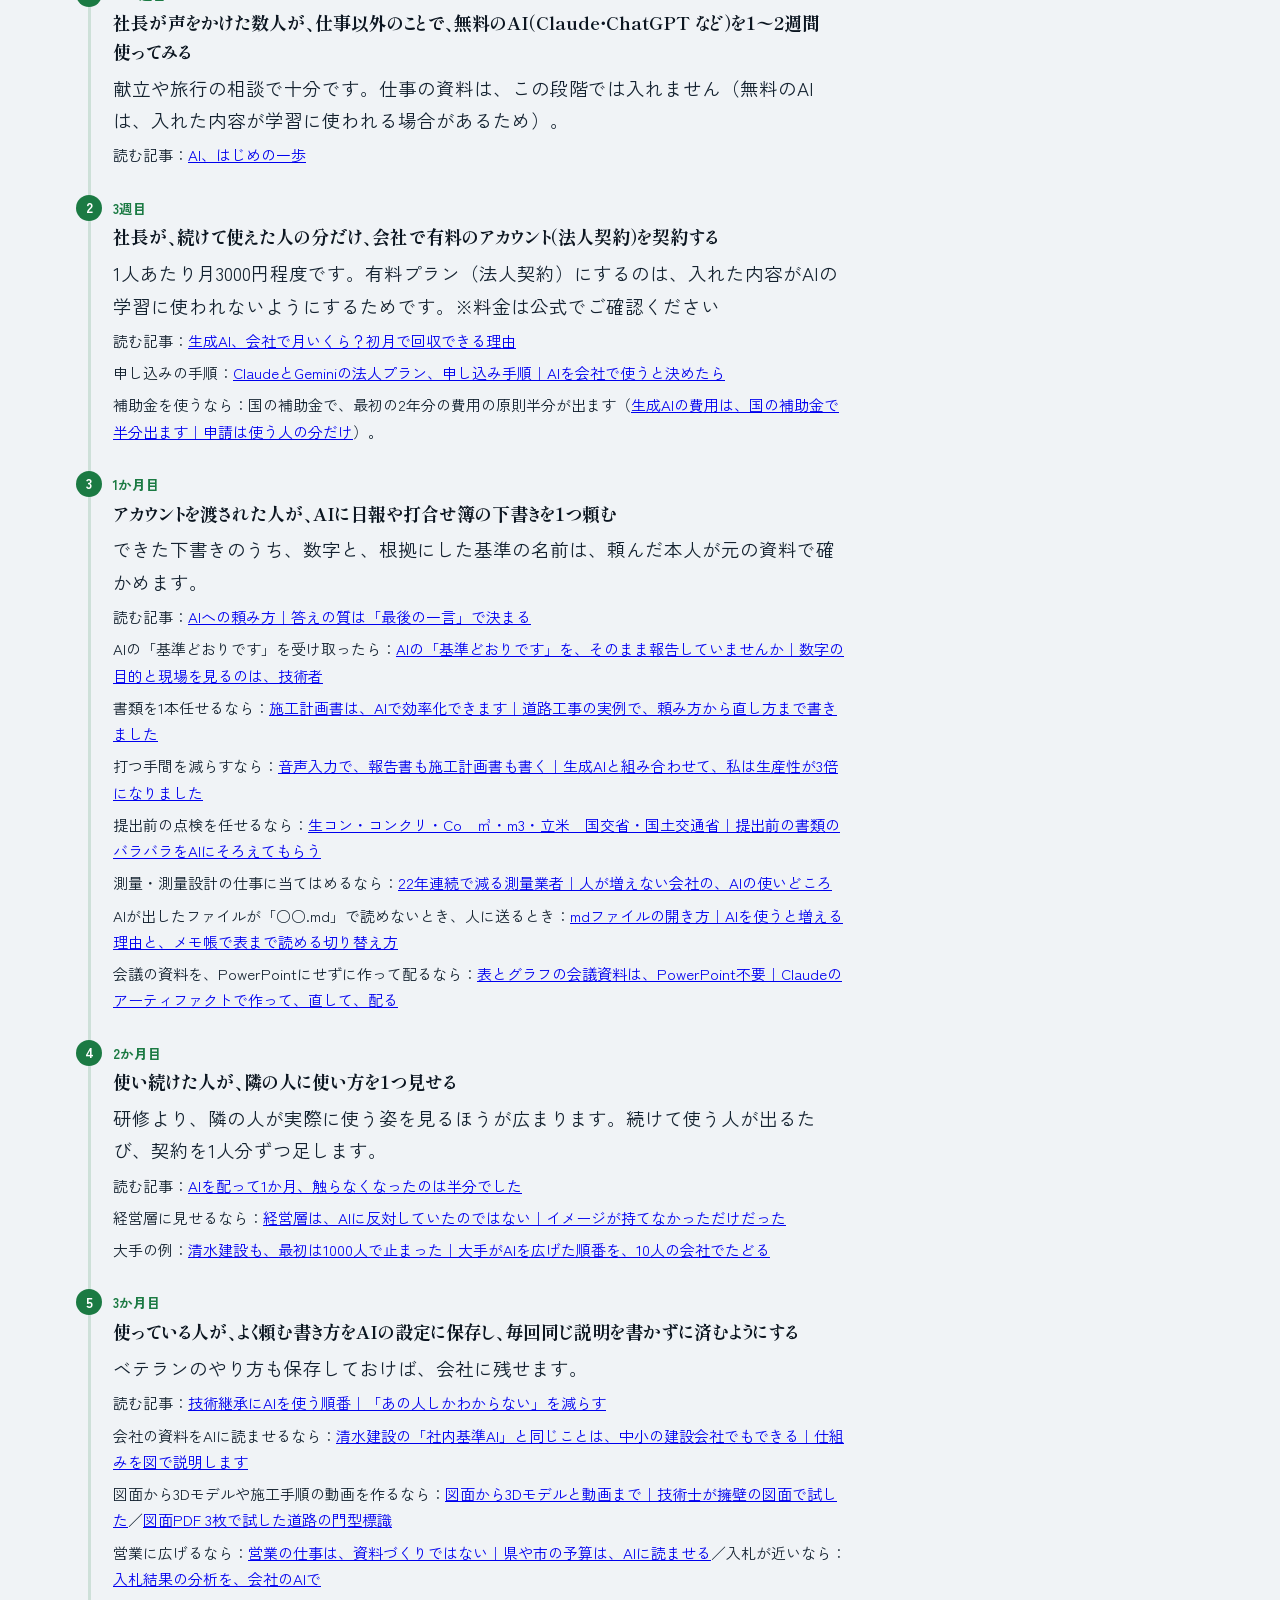
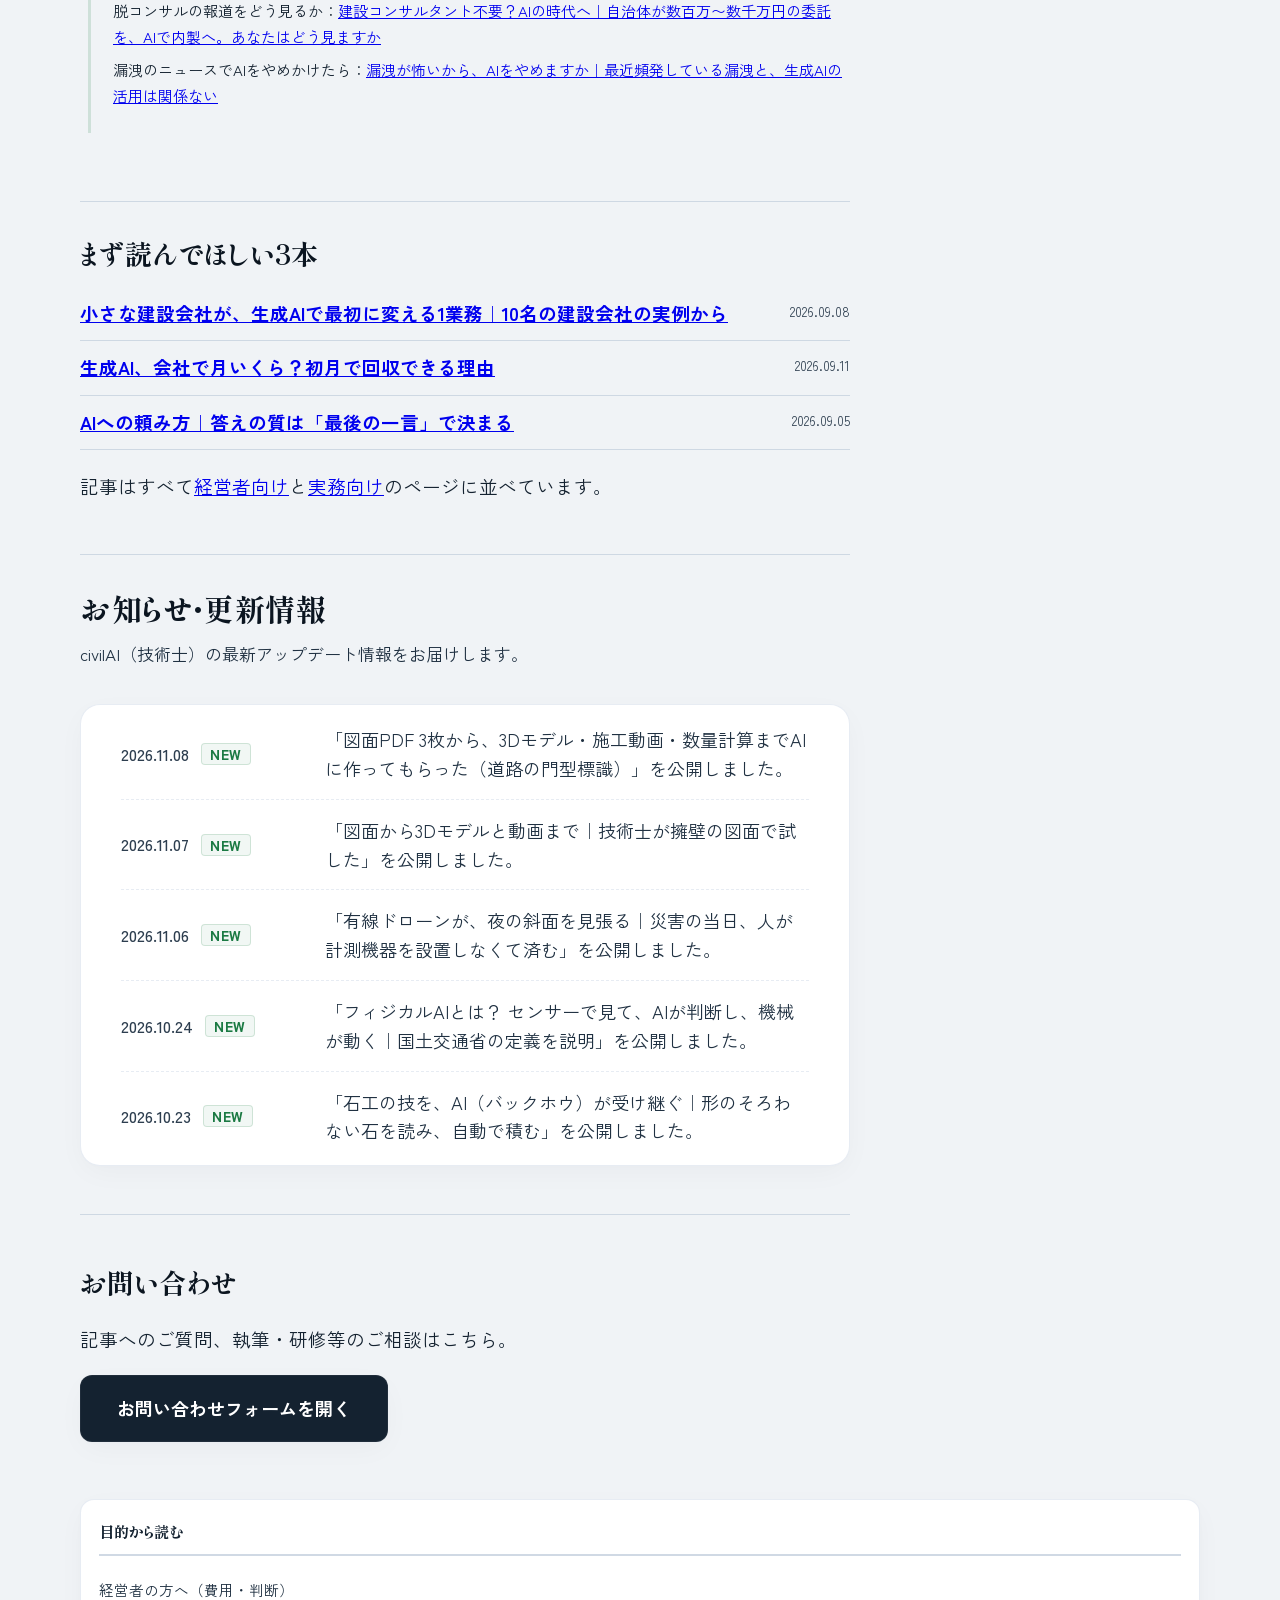
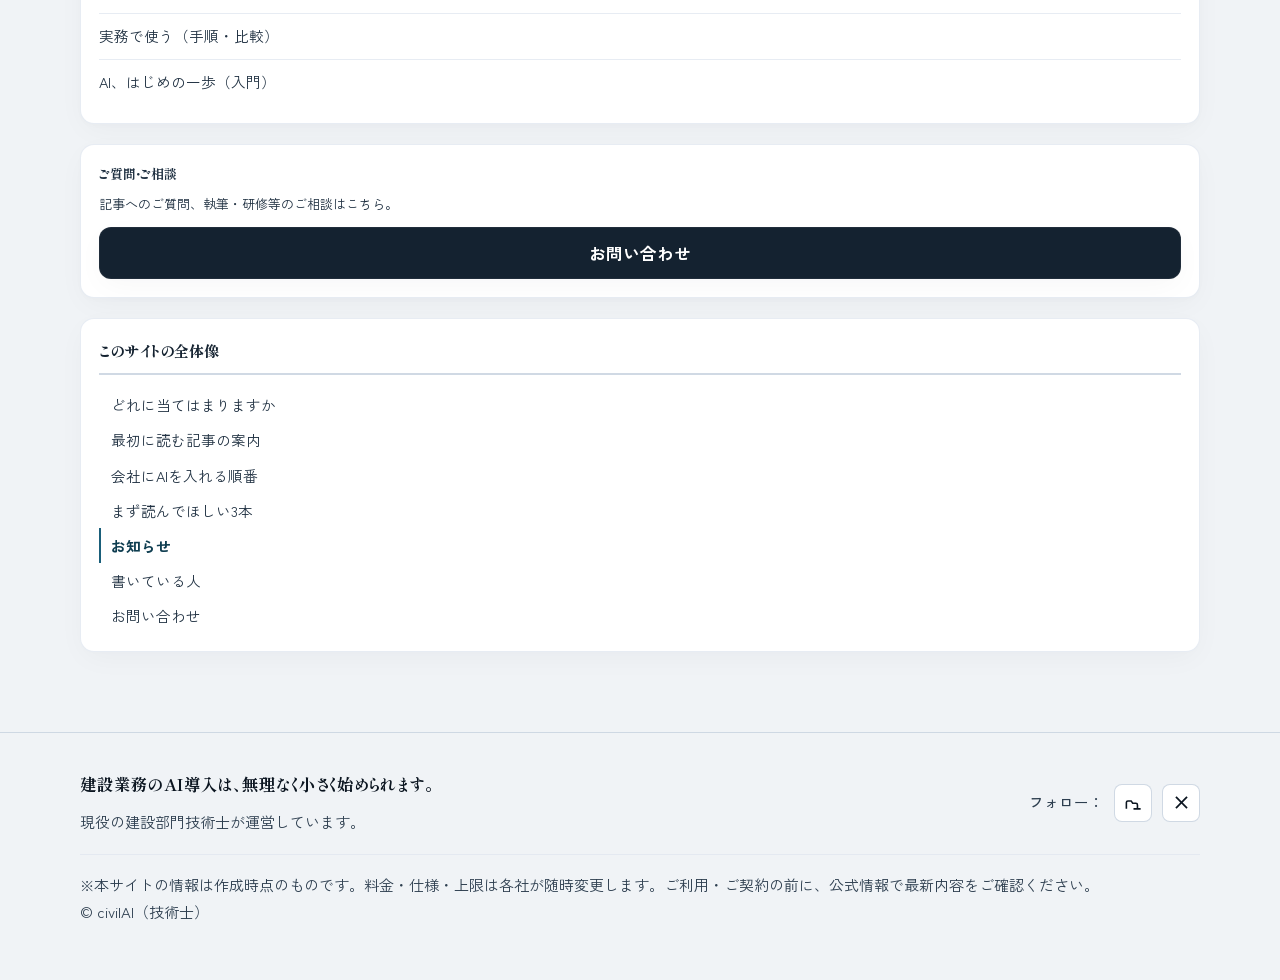
==== commit 1445e5a1: "記事追加: 図面PDF 3枚から3Dモデル・施工動画・数量計算まで（道路の門型標識）のカードとお知らせ Co-Authored-By: Claude Opus 5.5 <noreply@anthrop" ====
--- a/index.html
+++ b/index.html
@@ -185,7 +185,7 @@
               <p>ベテランのやり方も保存しておけば、会社に残せます。</p>
               <p class="m-links">読む記事：<a href="keiei.html#art-succession">技術継承にAIを使う順番｜「あの人しかわからない」を減らす</a></p>
               <p class="m-links">会社の資料をAIに読ませるなら：<a href="keiei.html#art-shimizu-rag">清水建設の「社内基準AI」と同じことは、中小の建設会社でもできる｜仕組みを図で説明します</a></p>
-              <p class="m-links">図面から3Dモデルや施工手順の動画を作るなら：<a href="genba.html#art-drawing-to-3d-video">図面から3Dモデルと動画まで｜技術士が擁壁の図面で試した</a></p>
+              <p class="m-links">図面から3Dモデルや施工手順の動画を作るなら：<a href="genba.html#art-drawing-to-3d-video">図面から3Dモデルと動画まで｜技術士が擁壁の図面で試した</a>／<a href="genba.html#art-sign-drawings-3d">図面PDF 3枚で試した道路の門型標識</a></p>
               <p class="m-links">営業に広げるなら：<a href="keiei.html#art-estimate-review">営業の仕事は、資料づくりではない｜県や市の予算は、AIに読ませる</a>／入札が近いなら：<a href="keiei.html#art-bid-results">入札結果の分析を、会社のAIで</a></p>
               <p class="m-links">脱コンサルの報道をどう見るか：<a href="keiei.html#art-kawachinagano">建設コンサルタント不要？AIの時代へ｜自治体が数百万〜数千万円の委託を、AIで内製へ。あなたはどう見ますか</a></p>
               <p class="m-links">漏洩のニュースでAIをやめかけたら：<a href="keiei.html#art-leak-ai-defense">漏洩が怖いから、AIをやめますか｜最近頻発している漏洩と、生成AIの活用は関係ない</a></p>
@@ -215,6 +215,15 @@
             <div class="news-item">
               <div class="news-link">
                 <div class="news-meta">
+                  <time class="news-date" datetime="2026-11-08">2026.11.08</time>
+                  <span class="info-badge badge-new">NEW</span>
+                </div>
+                <p class="news-text">「図面PDF 3枚から、3Dモデル・施工動画・数量計算までAIに作ってもらった（道路の門型標識）」を公開しました。</p>
+              </div>
+            </div>
+            <div class="news-item">
+              <div class="news-link">
+                <div class="news-meta">
                   <time class="news-date" datetime="2026-11-07">2026.11.07</time>
                   <span class="info-badge badge-new">NEW</span>
                 </div>
@@ -246,15 +255,6 @@
                   <span class="info-badge badge-new">NEW</span>
                 </div>
                 <p class="news-text">「石工の技を、AI（バックホウ）が受け継ぐ｜形のそろわない石を読み、自動で積む」を公開しました。</p>
-              </div>
-            </div>
-            <div class="news-item">
-              <div class="news-link">
-                <div class="news-meta">
-                  <time class="news-date" datetime="2026-10-22">2026.10.22</time>
-                  <span class="info-badge badge-new">NEW</span>
-                </div>
-                <p class="news-text">「Google系の自動運転の技術者が、次に選んだのはバックホウ｜米国の工事で、運転席に誰もいない」を公開しました。</p>
               </div>
             </div>
             </div>
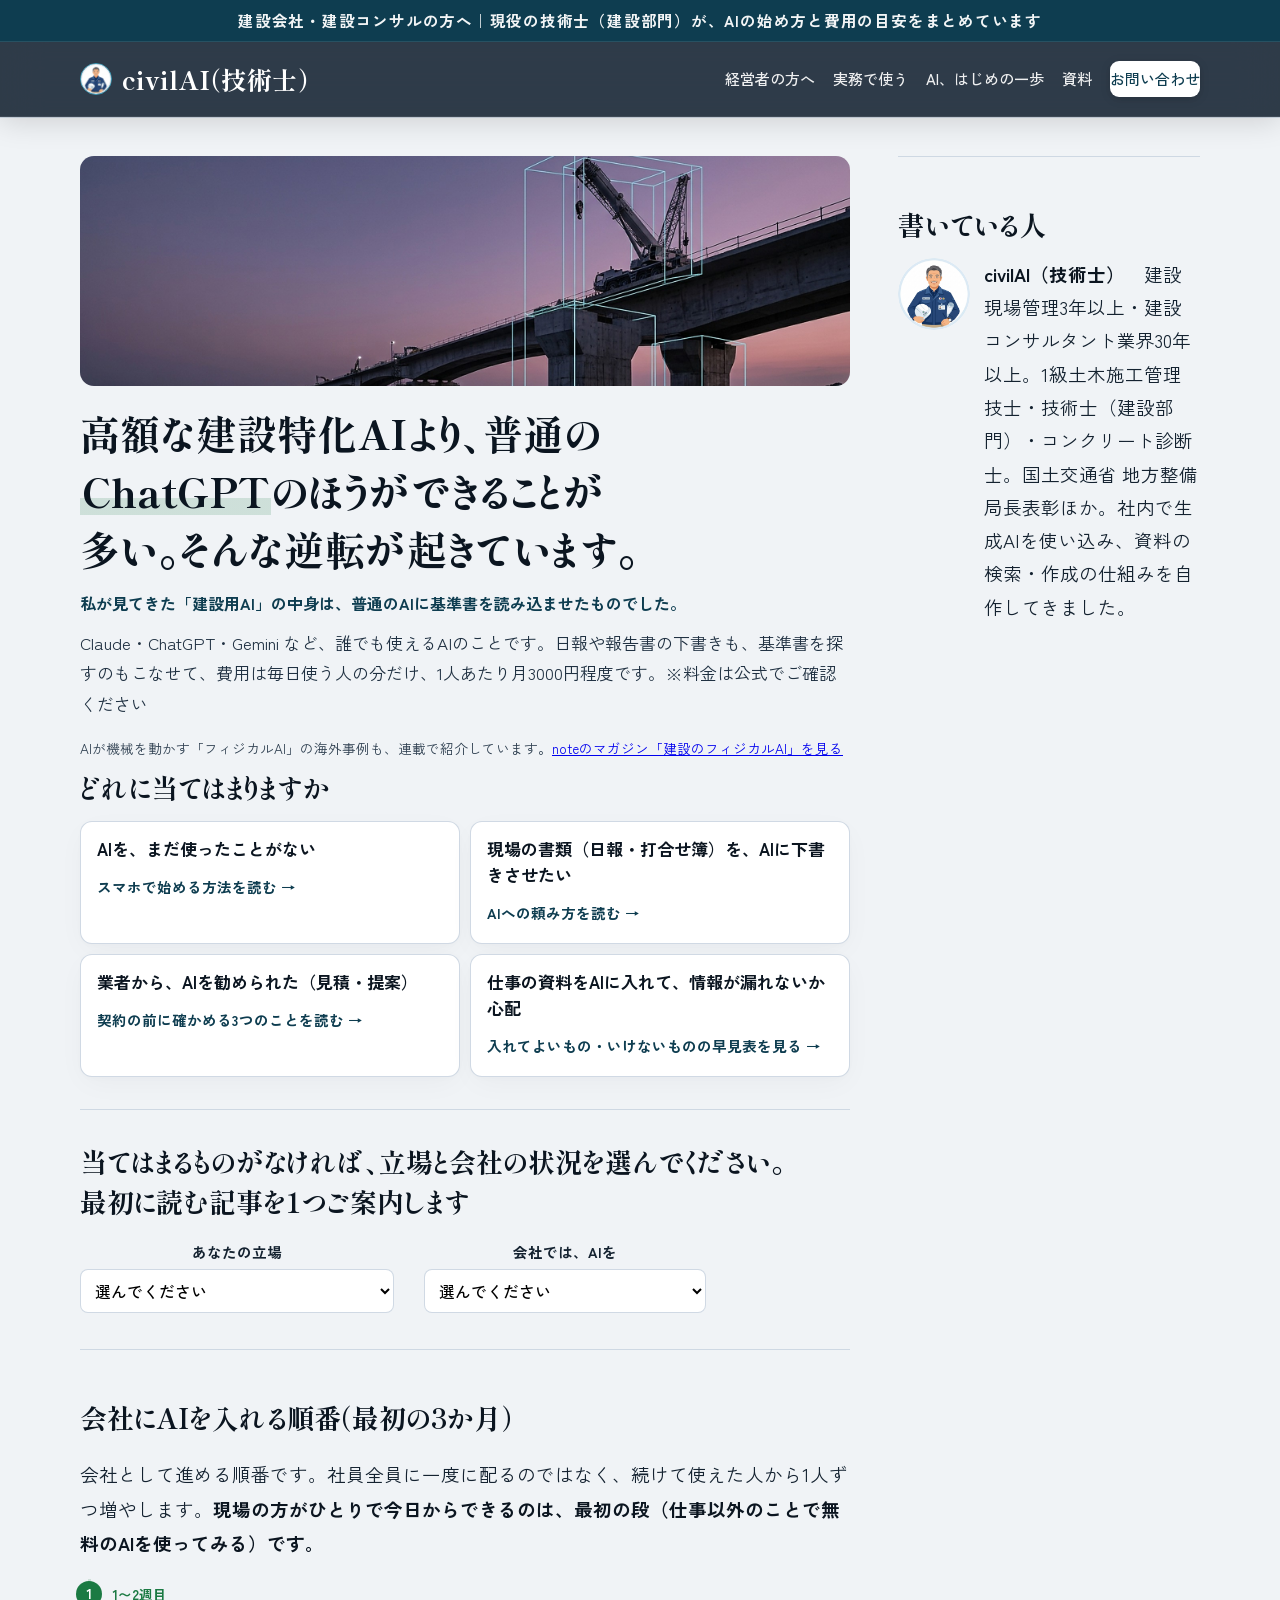
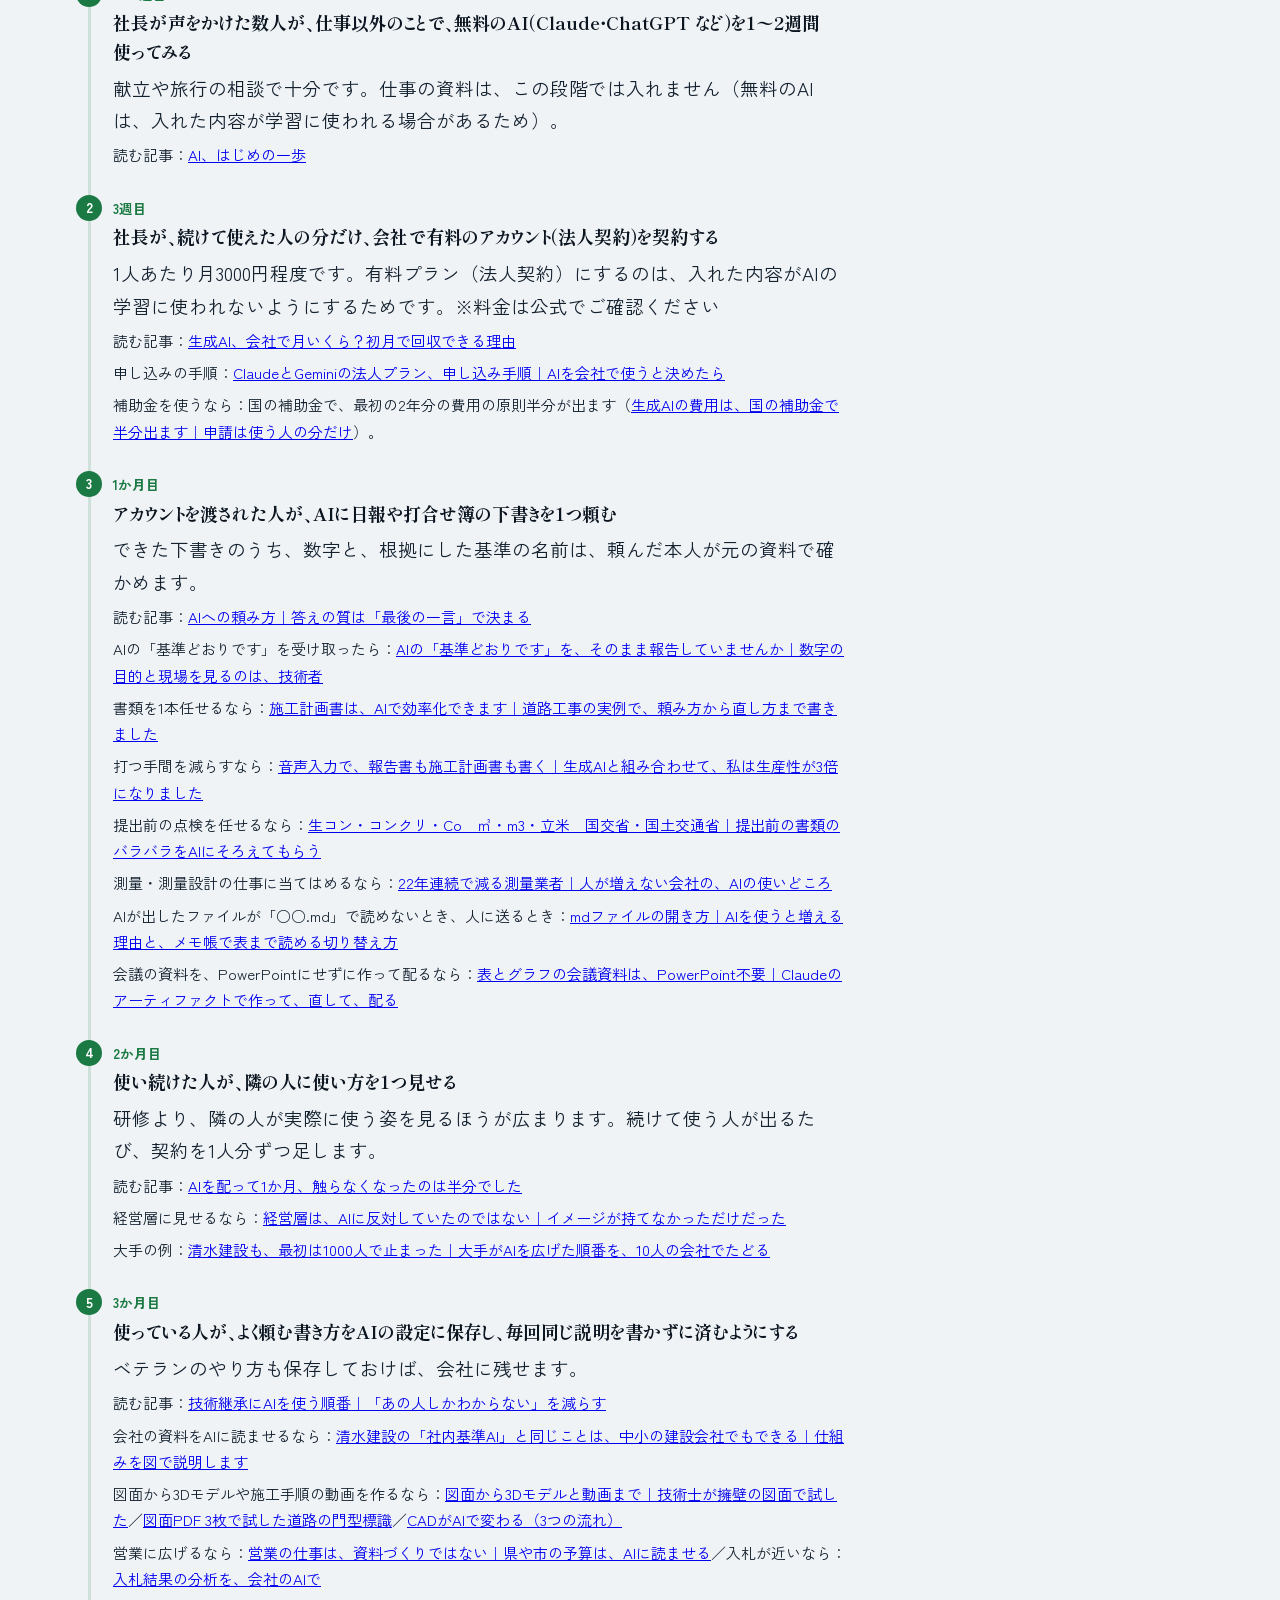
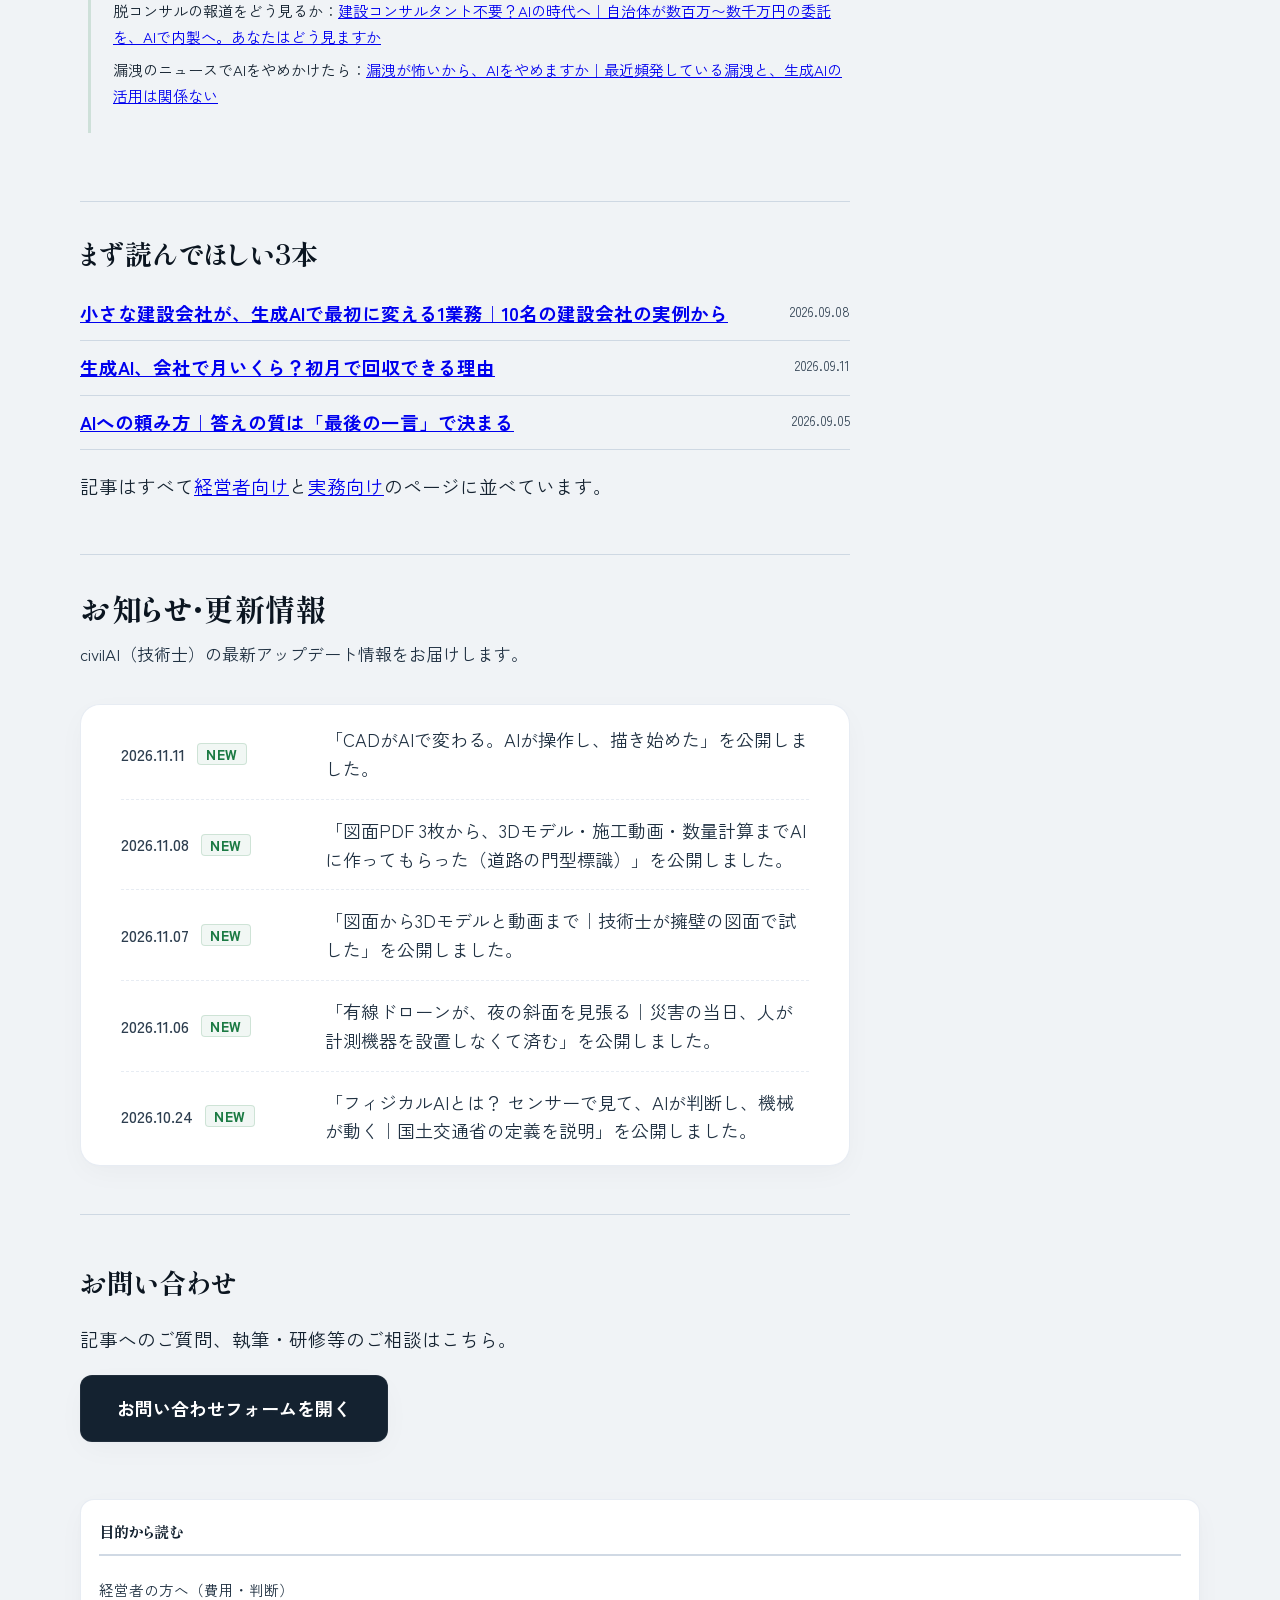
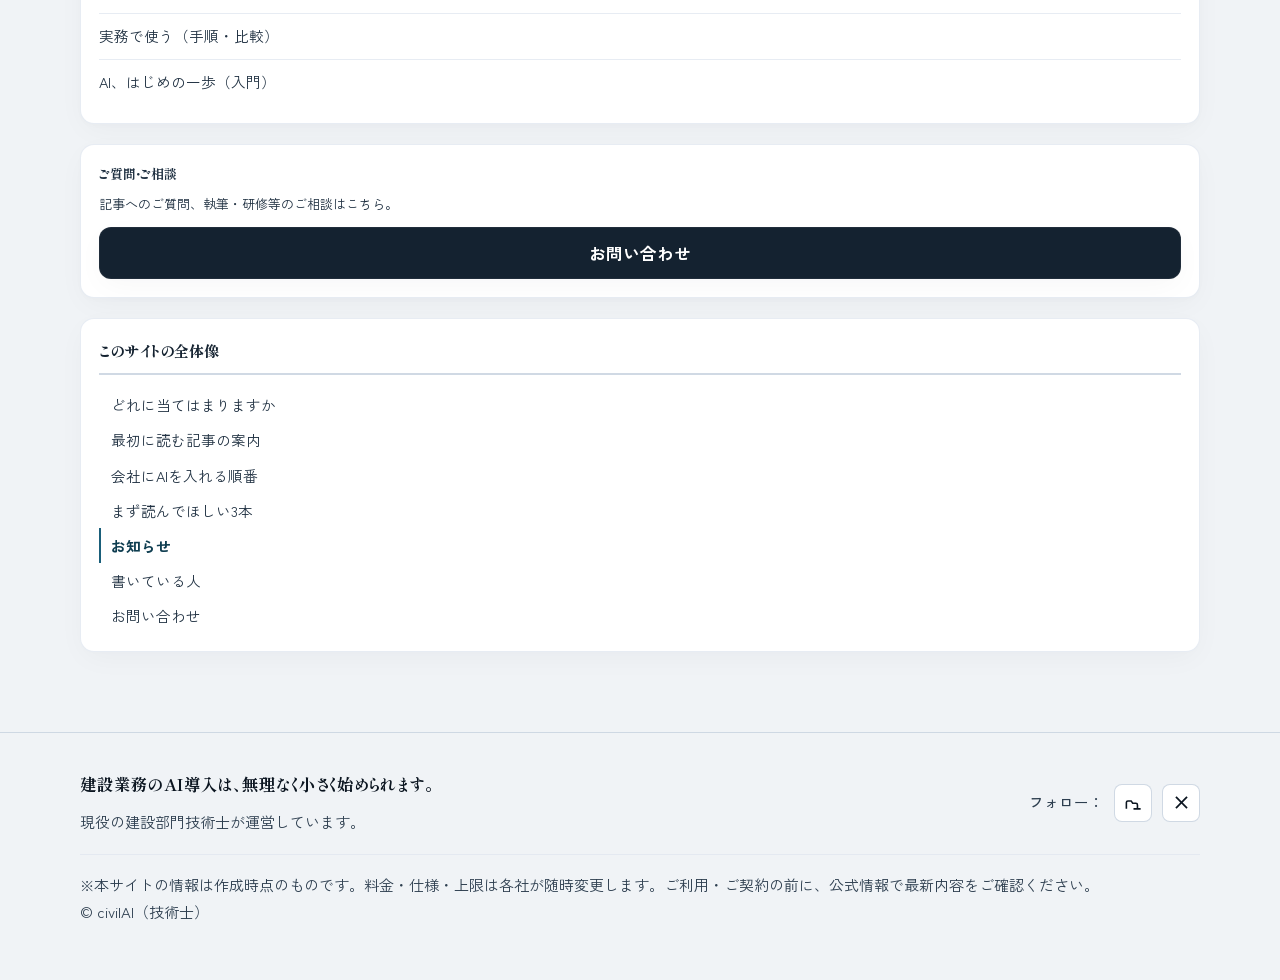
==== commit 0118759f: "サイト更新: CADがAIで変わる のカードとお知らせを追加" ====
--- a/index.html
+++ b/index.html
@@ -185,7 +185,7 @@
               <p>ベテランのやり方も保存しておけば、会社に残せます。</p>
               <p class="m-links">読む記事：<a href="keiei.html#art-succession">技術継承にAIを使う順番｜「あの人しかわからない」を減らす</a></p>
               <p class="m-links">会社の資料をAIに読ませるなら：<a href="keiei.html#art-shimizu-rag">清水建設の「社内基準AI」と同じことは、中小の建設会社でもできる｜仕組みを図で説明します</a></p>
-              <p class="m-links">図面から3Dモデルや施工手順の動画を作るなら：<a href="genba.html#art-drawing-to-3d-video">図面から3Dモデルと動画まで｜技術士が擁壁の図面で試した</a>／<a href="genba.html#art-sign-drawings-3d">図面PDF 3枚で試した道路の門型標識</a></p>
+              <p class="m-links">図面から3Dモデルや施工手順の動画を作るなら：<a href="genba.html#art-drawing-to-3d-video">図面から3Dモデルと動画まで｜技術士が擁壁の図面で試した</a>／<a href="genba.html#art-sign-drawings-3d">図面PDF 3枚で試した道路の門型標識</a>／<a href="genba.html#art-cad-ai-change">CADがAIで変わる（3つの流れ）</a></p>
               <p class="m-links">営業に広げるなら：<a href="keiei.html#art-estimate-review">営業の仕事は、資料づくりではない｜県や市の予算は、AIに読ませる</a>／入札が近いなら：<a href="keiei.html#art-bid-results">入札結果の分析を、会社のAIで</a></p>
               <p class="m-links">脱コンサルの報道をどう見るか：<a href="keiei.html#art-kawachinagano">建設コンサルタント不要？AIの時代へ｜自治体が数百万〜数千万円の委託を、AIで内製へ。あなたはどう見ますか</a></p>
               <p class="m-links">漏洩のニュースでAIをやめかけたら：<a href="keiei.html#art-leak-ai-defense">漏洩が怖いから、AIをやめますか｜最近頻発している漏洩と、生成AIの活用は関係ない</a></p>
@@ -215,6 +215,15 @@
             <div class="news-item">
               <div class="news-link">
                 <div class="news-meta">
+                  <time class="news-date" datetime="2026-11-11">2026.11.11</time>
+                  <span class="info-badge badge-new">NEW</span>
+                </div>
+                <p class="news-text">「CADがAIで変わる。AIが操作し、描き始めた」を公開しました。</p>
+              </div>
+            </div>
+            <div class="news-item">
+              <div class="news-link">
+                <div class="news-meta">
                   <time class="news-date" datetime="2026-11-08">2026.11.08</time>
                   <span class="info-badge badge-new">NEW</span>
                 </div>
@@ -246,15 +255,6 @@
                   <span class="info-badge badge-new">NEW</span>
                 </div>
                 <p class="news-text">「フィジカルAIとは？ センサーで見て、AIが判断し、機械が動く｜国土交通省の定義を説明」を公開しました。</p>
-              </div>
-            </div>
-            <div class="news-item">
-              <div class="news-link">
-                <div class="news-meta">
-                  <time class="news-date" datetime="2026-10-23">2026.10.23</time>
-                  <span class="info-badge badge-new">NEW</span>
-                </div>
-                <p class="news-text">「石工の技を、AI（バックホウ）が受け継ぐ｜形のそろわない石を読み、自動で積む」を公開しました。</p>
               </div>
             </div>
             </div>
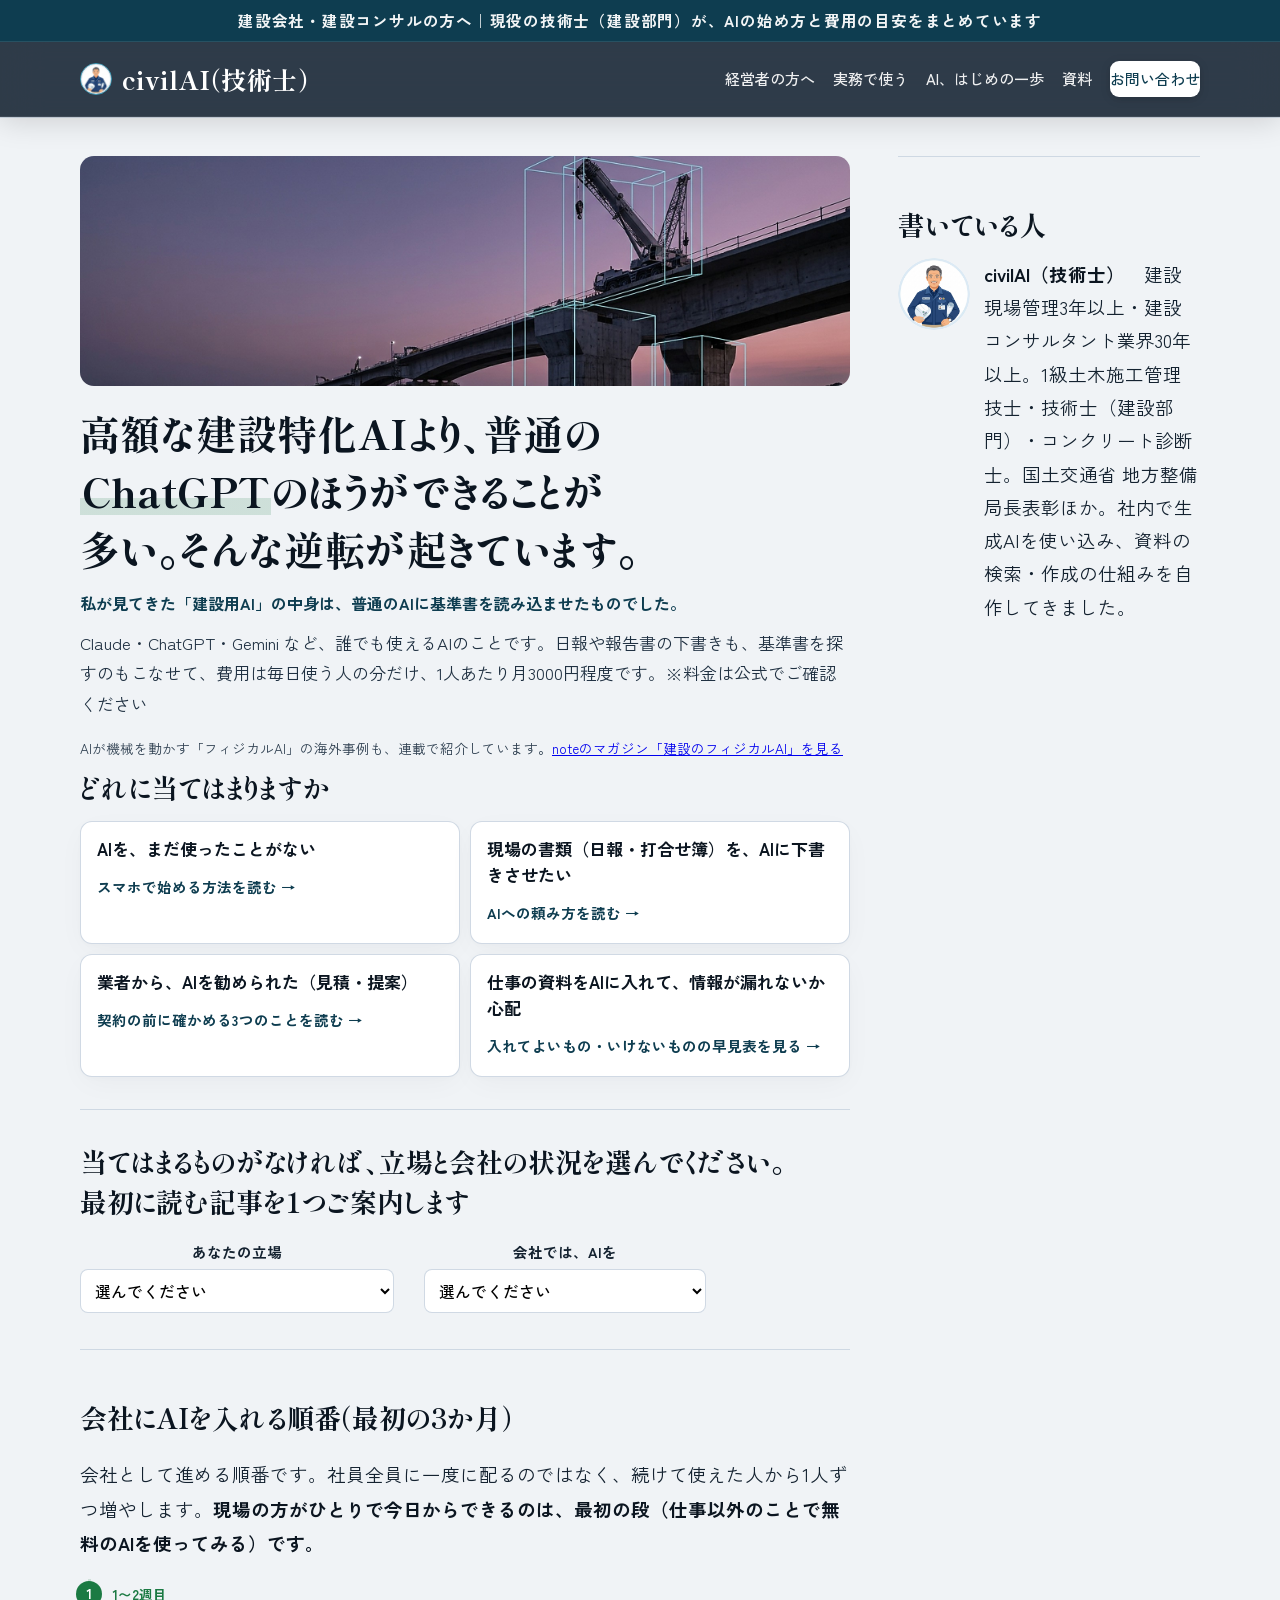
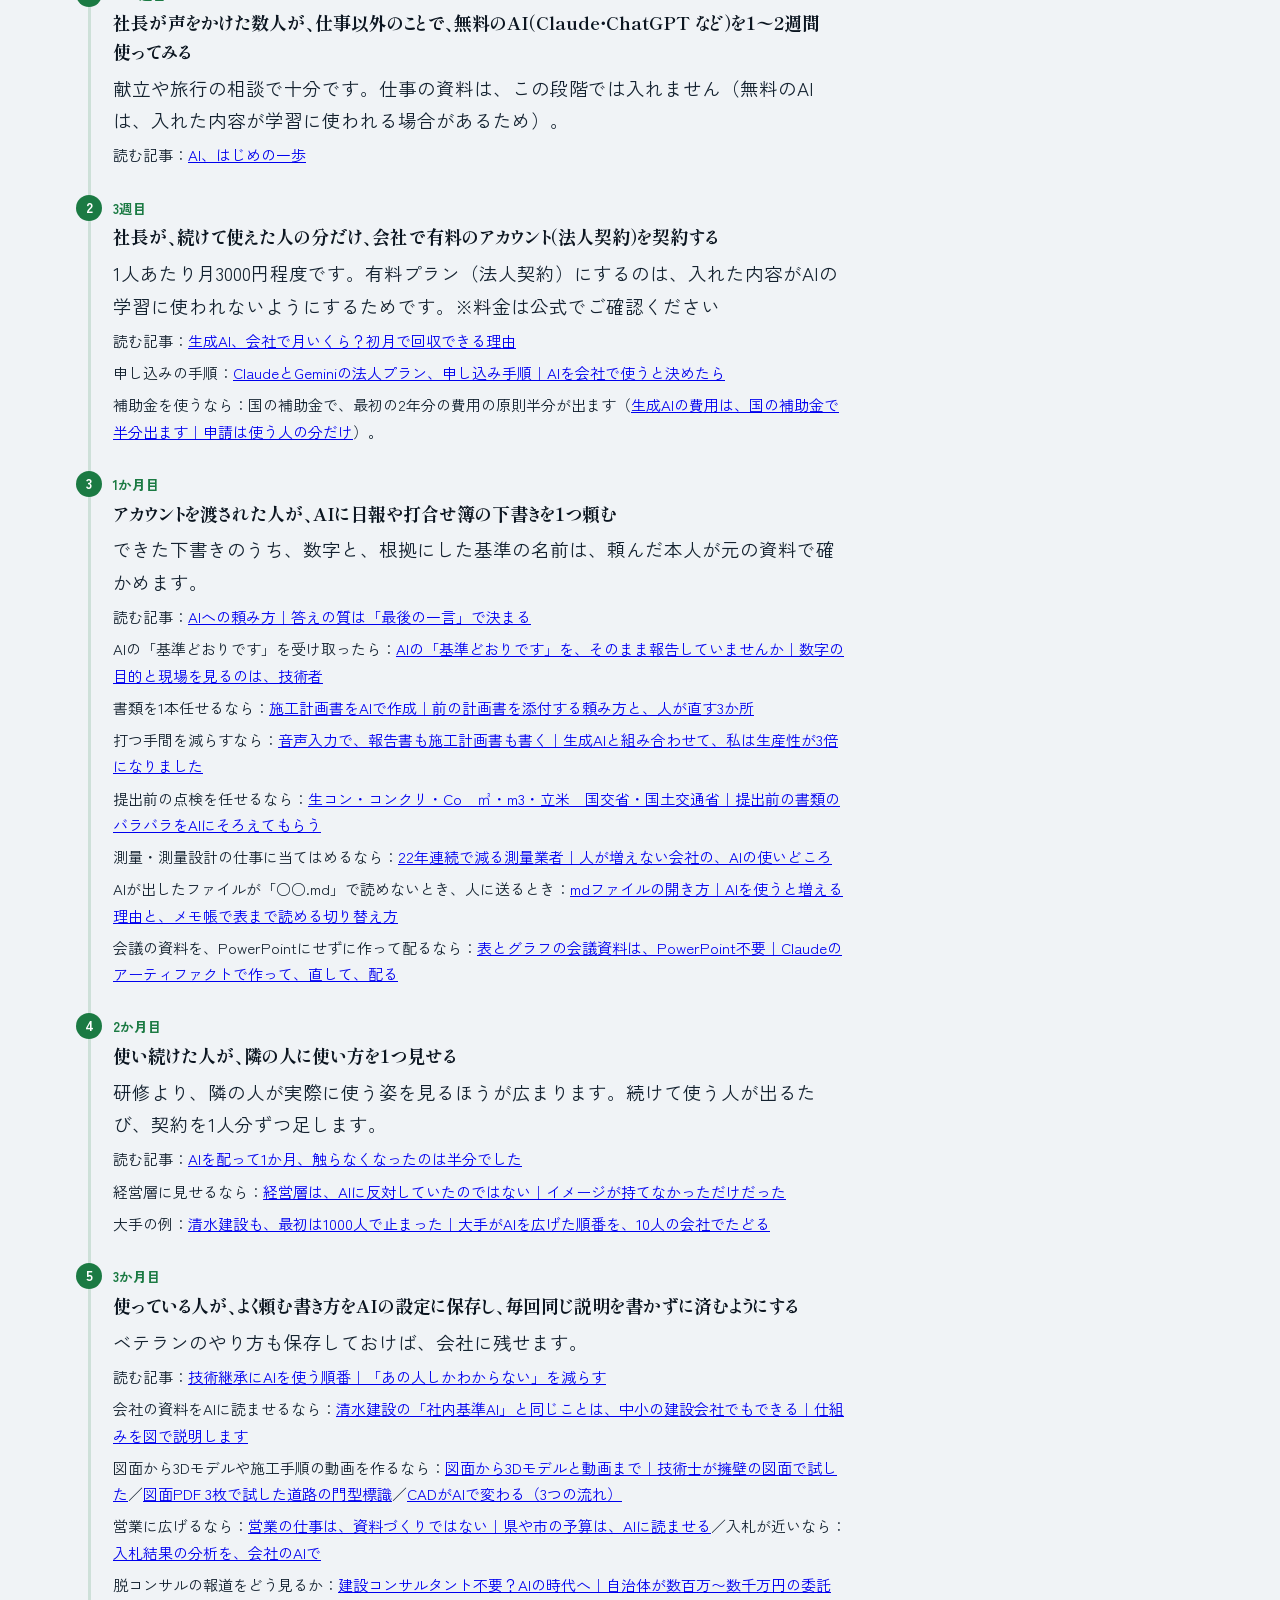
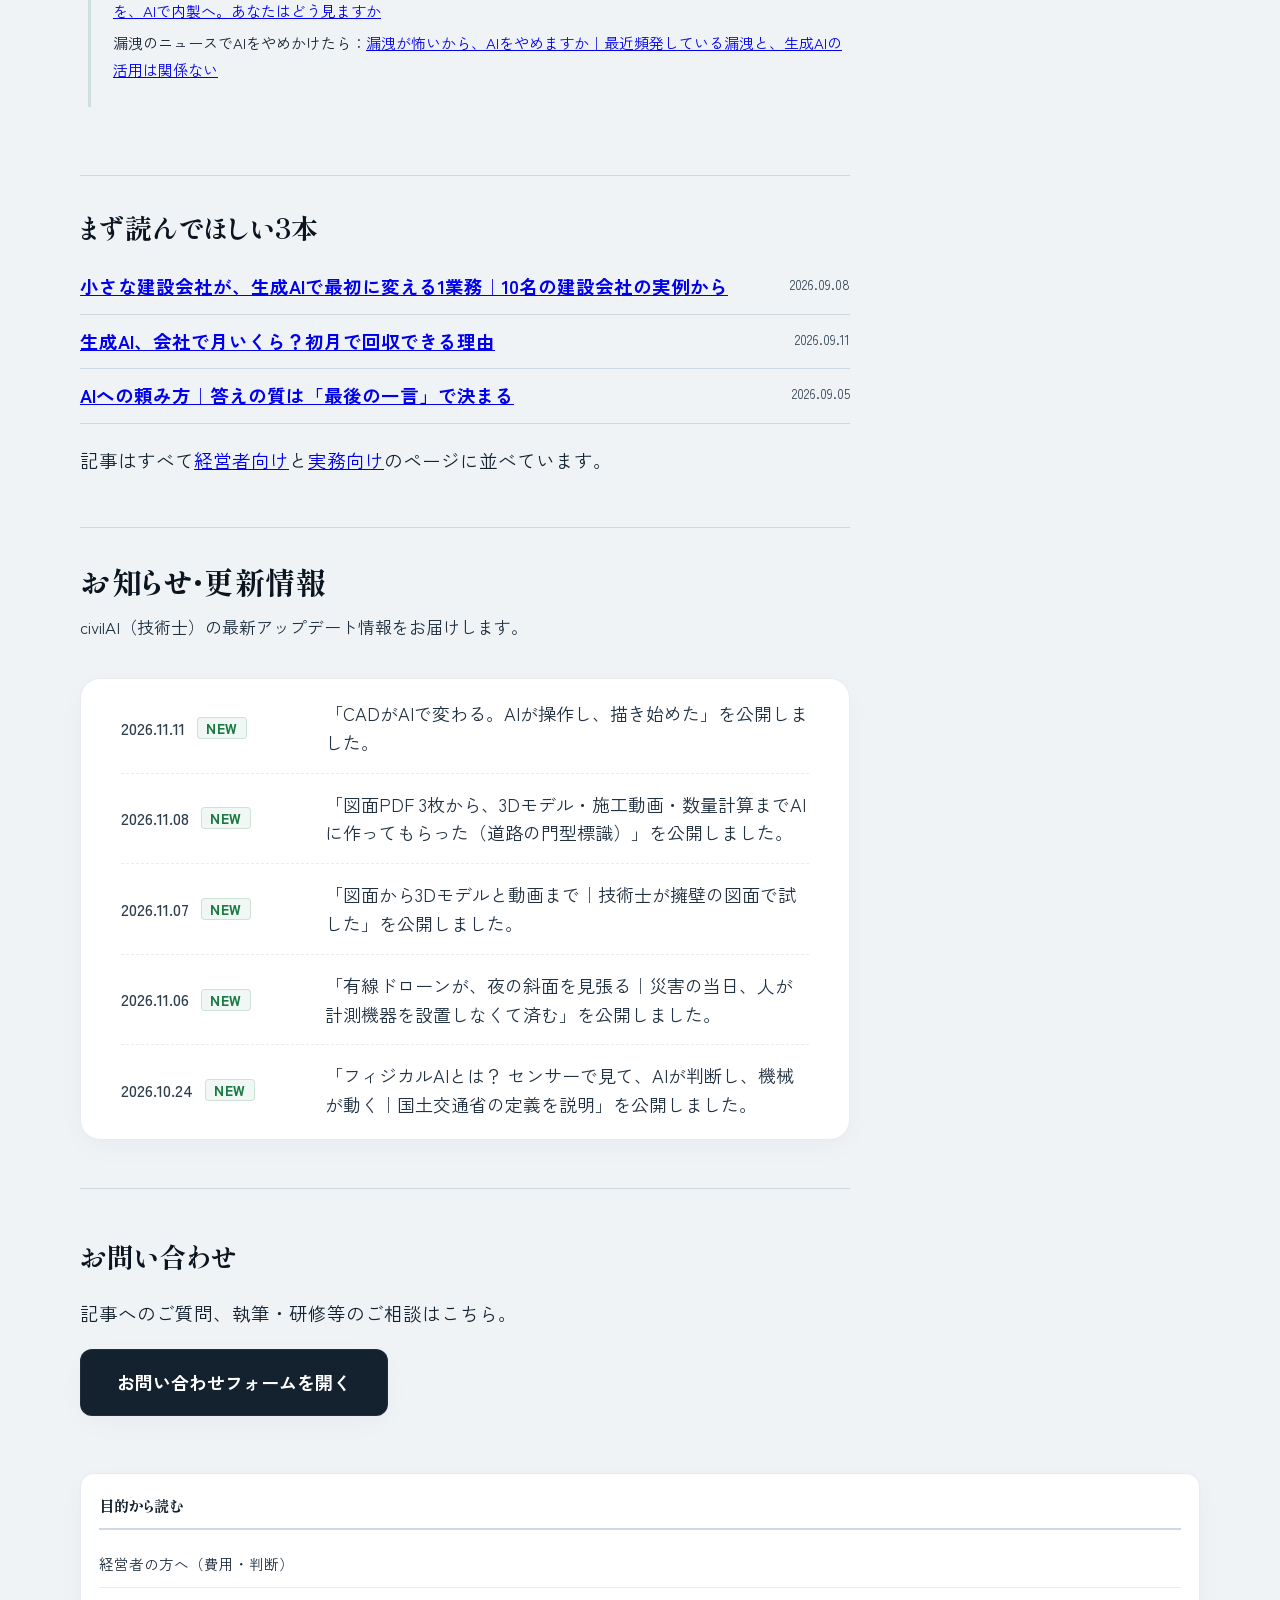
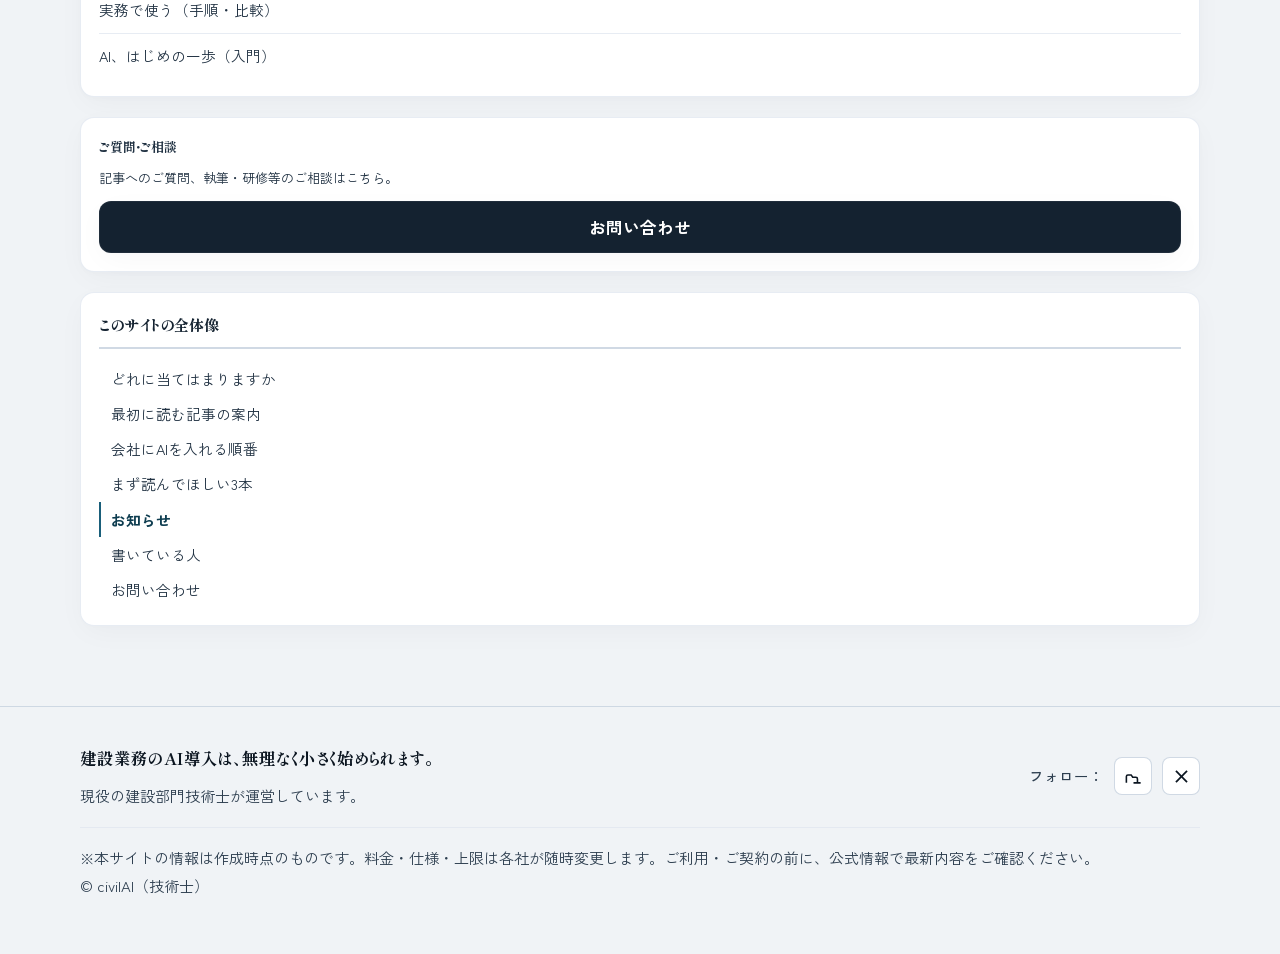
==== commit f88e2b0d: "修正: 3本の題名を新題に・サイトマップの更新日" ====
--- a/index.html
+++ b/index.html
@@ -164,7 +164,7 @@
               <p>できた下書きのうち、数字と、根拠にした基準の名前は、頼んだ本人が元の資料で確かめます。</p>
               <p class="m-links">読む記事：<a href="genba.html#art-tanomikata">AIへの頼み方｜答えの質は「最後の一言」で決まる</a></p>
               <p class="m-links">AIの「基準どおりです」を受け取ったら：<a href="genba.html#art-ai-vs-engineer">AIの「基準どおりです」を、そのまま報告していませんか｜数字の目的と現場を見るのは、技術者</a></p>
-              <p class="m-links">書類を1本任せるなら：<a href="genba.html#art-sekokeikaku">施工計画書は、AIで効率化できます｜道路工事の実例で、頼み方から直し方まで書きました</a></p>
+              <p class="m-links">書類を1本任せるなら：<a href="genba.html#art-sekokeikaku">施工計画書をAIで作成｜前の計画書を添付する頼み方と、人が直す3か所</a></p>
               <p class="m-links">打つ手間を減らすなら：<a href="genba.html#art-voice-input">音声入力で、報告書も施工計画書も書く｜生成AIと組み合わせて、私は生産性が3倍になりました</a></p>
               <p class="m-links">提出前の点検を任せるなら：<a href="genba.html#art-proofread">生コン・コンクリ・Co　㎥・m3・立米　国交省・国土交通省｜提出前の書類のバラバラをAIにそろえてもらう</a></p>
               <p class="m-links">測量・測量設計の仕事に当てはめるなら：<a href="genba.html#art-survey">22年連続で減る測量業者｜人が増えない会社の、AIの使いどころ</a></p>
@@ -346,7 +346,7 @@
   var A={cases:['keiei.html#art-cases','小さな建設会社が、生成AIで最初に変える1業務｜10名の建設会社の実例から'],
     first:['hajimete.html','AI、はじめの一歩（スマホで始める方法）'],
     somu:['keiei.html#art-rules','「この施工計画書、AIに入れて大丈夫？」｜会社が契約したAIなら、そのまま入ります'],
-    mlit:['keiei.html#art-mlit','受託業務で生成AIを使っていい？国交省の方針と発注者との関係'],
+    mlit:['keiei.html#art-mlit','受託業務で生成AIを使っていい？国土交通省の特記仕様書と、発注者への説明'],
     cost:['keiei.html#art-cost','生成AI、会社で月いくら？初月で回収できる理由'],
     rules:['keiei.html#art-rules','「この施工計画書、AIに入れて大丈夫？」｜会社が契約したAIなら、そのまま入ります'],
     adoption:['keiei.html#art-adoption','AIを配って1か月、触らなくなったのは半分でした'],
